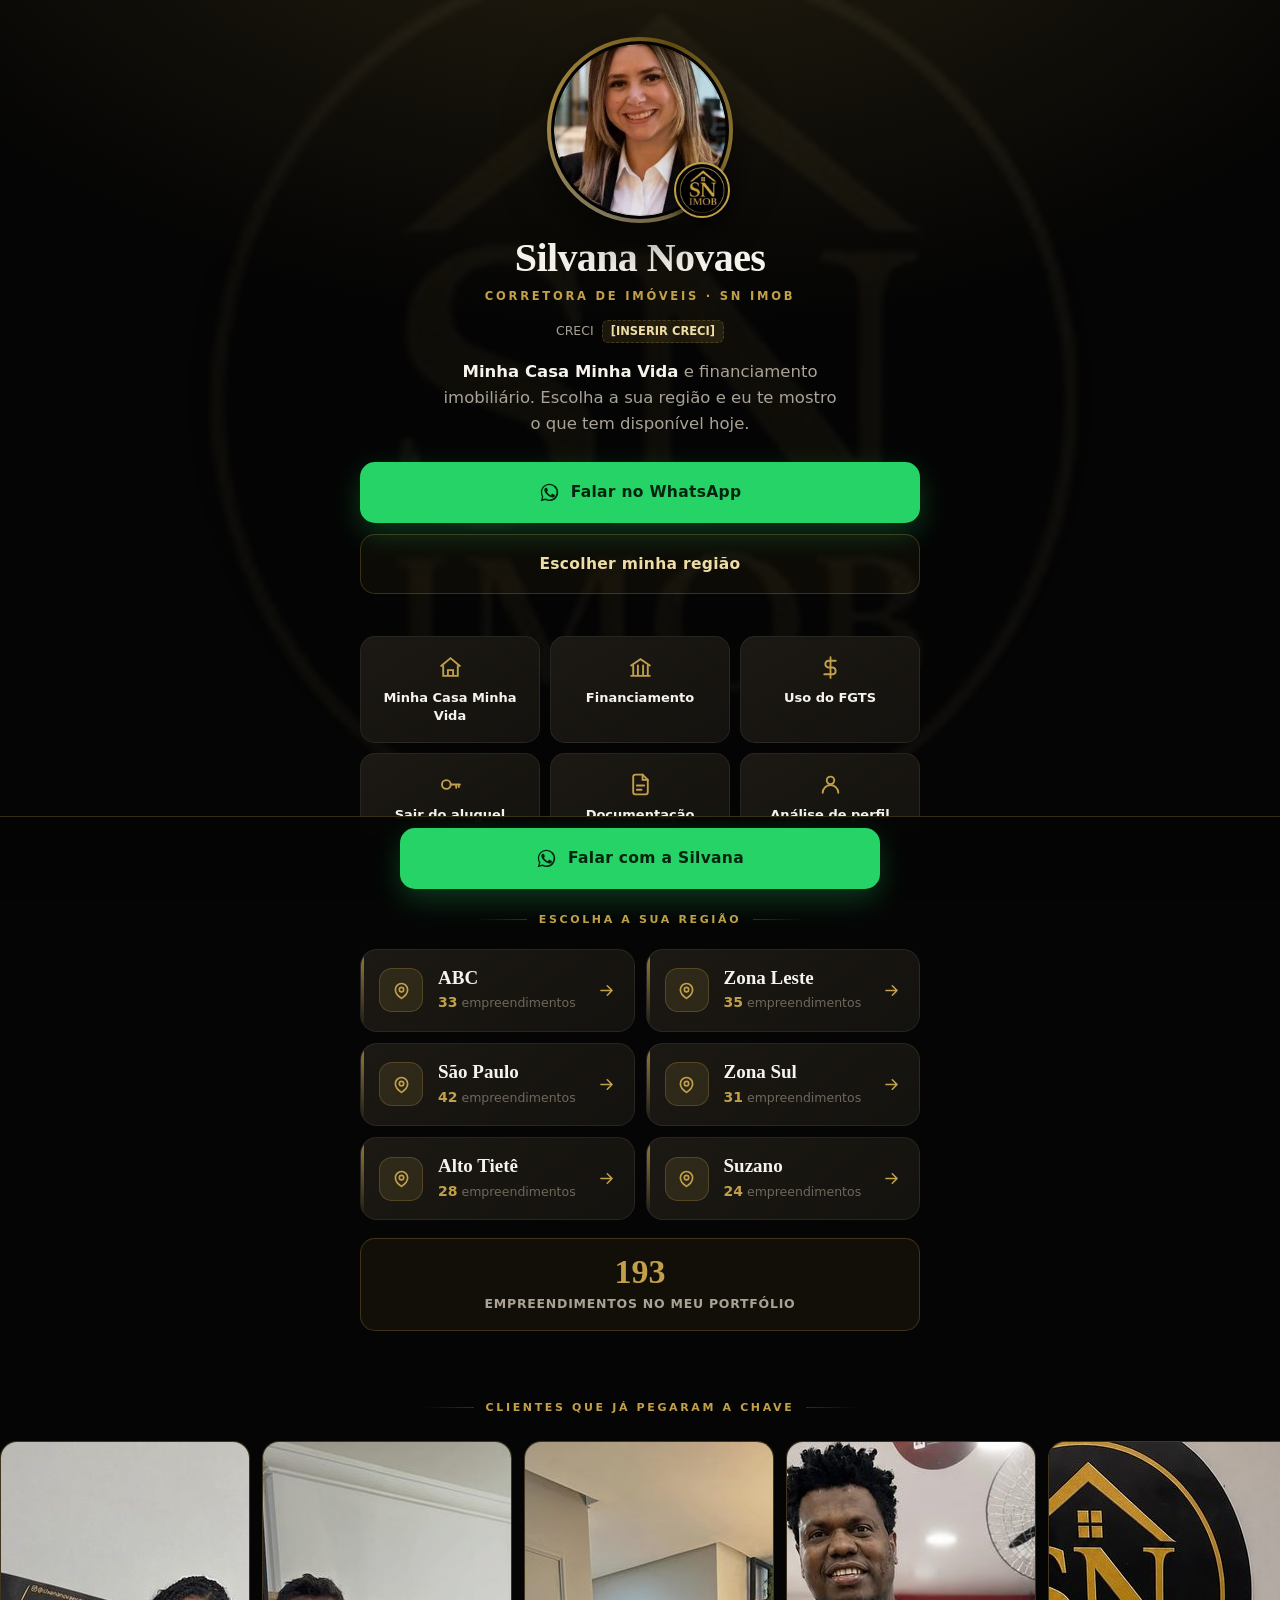
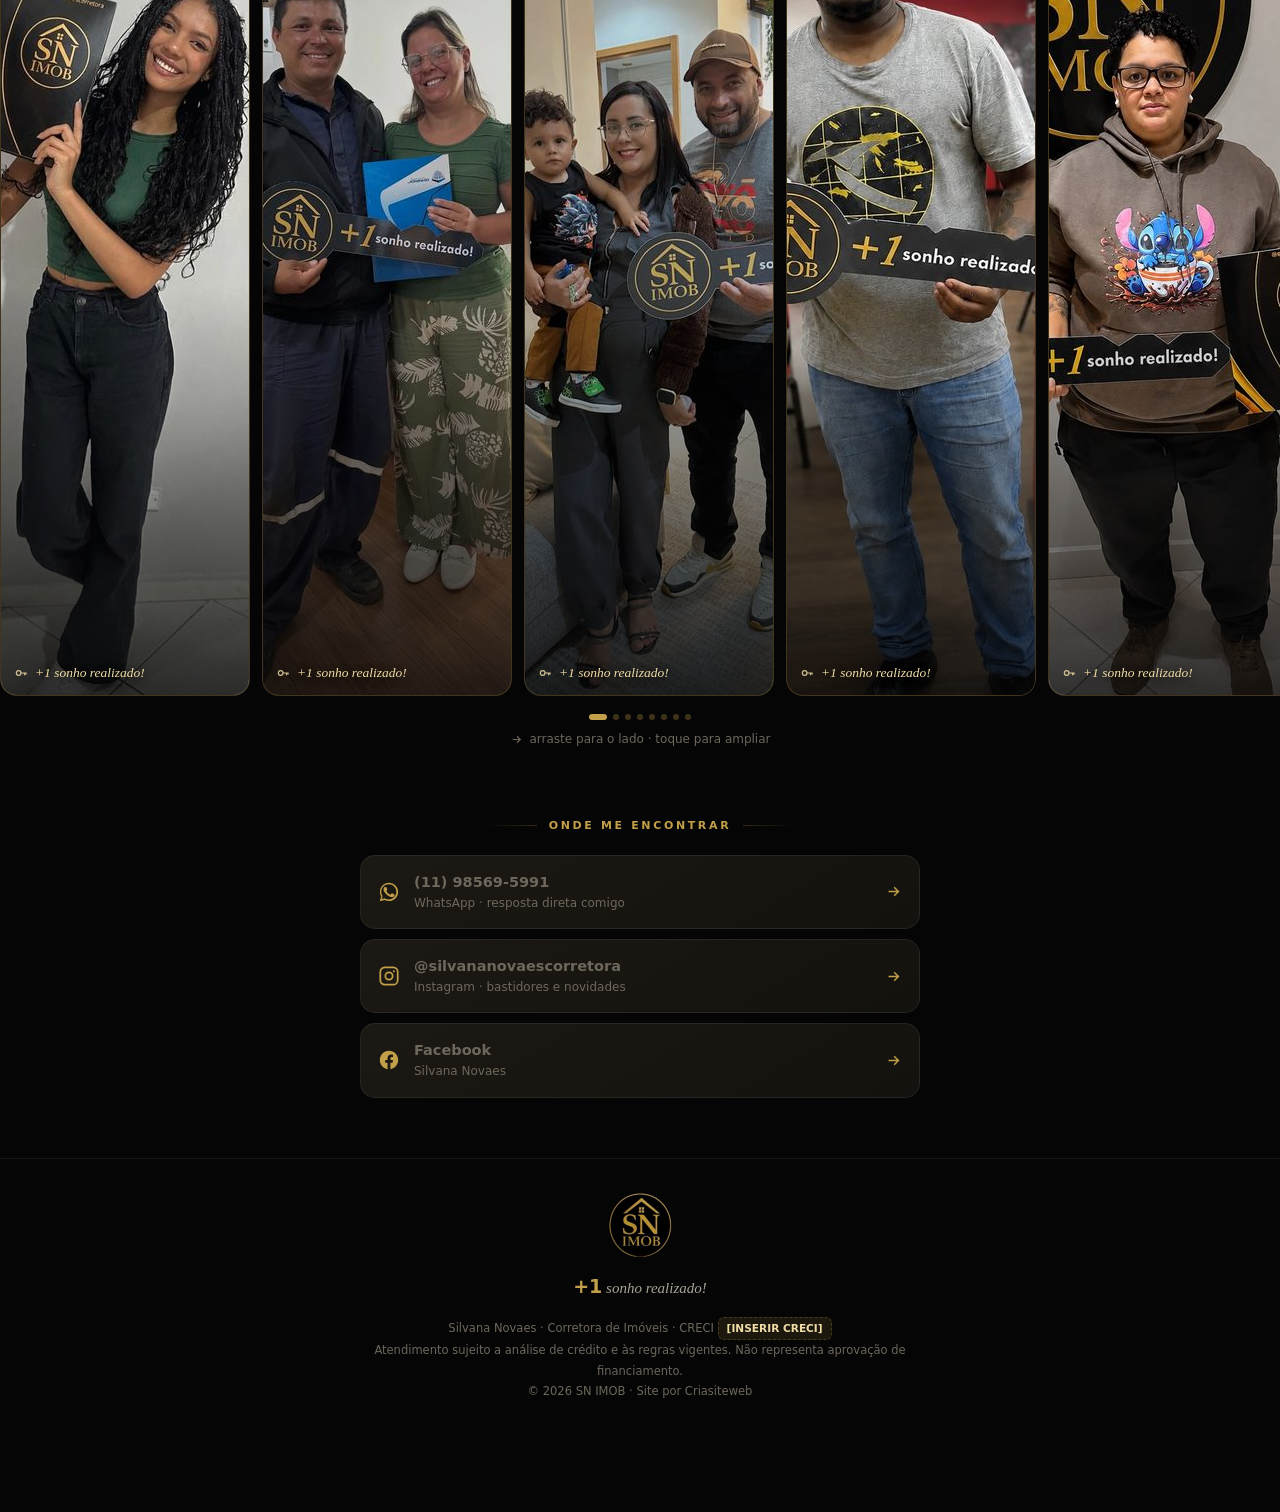
==== index.html @ 6d405a12 "publica index.html" ====
<!DOCTYPE html>
<html lang="pt-BR">
<head>
<script>document.documentElement.className+=" js";</script>
<meta charset="utf-8">
<meta name="viewport" content="width=device-width, initial-scale=1, viewport-fit=cover">
<title>Silvana Novaes | Corretora de Imóveis | SN IMOB</title>
<meta name="description" content="Silvana Novaes, corretora de imóveis. Minha Casa Minha Vida e financiamento imobiliário no ABC, Zona Leste, Zona Sul, São Paulo, Alto Tietê e Suzano.">
<meta name="theme-color" content="#050505">
<meta property="og:type" content="profile">
<meta property="og:title" content="Silvana Novaes | Corretora de Imóveis">
<meta property="og:description" content="Minha Casa Minha Vida e financiamento imobiliário. Escolha a sua região e fale comigo.">
<meta property="og:image" content="assets/img/perfil.png">
<link rel="icon" type="image/png" href="assets/img/favicon.png">
<link rel="apple-touch-icon" href="assets/img/favicon.png">
<style>
/* =====================================================================
   BIOSITE — Silvana Novaes / SN IMOB
   Paleta lida do logo dela: dourado #C2A049 sobre preto #030101.
   ===================================================================== */
:root{
  --preto:#050505; --preto-2:#0C0B09; --carvao:#14120E; --carvao-2:#1C1914;
  --ouro:#C2A049; --ouro-claro:#EFDCA6; --ouro-escuro:#8A6D1F;
  --ouro-veu:rgba(194,160,73,.12); --ouro-linha:rgba(194,160,73,.26);
  --branco:#F6F3EC; --cinza:#A9A296; --cinza-2:#6E675C;
  --wpp:#25D366; --wpp-2:#1BA851;
  --display:Georgia,"Iowan Old Style","Times New Roman",serif;
  --sans:system-ui,-apple-system,BlinkMacSystemFont,"Segoe UI",Roboto,"Helvetica Neue",Arial,sans-serif;
}
*,*::before,*::after{box-sizing:border-box;margin:0;padding:0}
html{-webkit-text-size-adjust:100%;scroll-behavior:smooth}
body{
  font-family:var(--sans);background:var(--preto);color:var(--branco);
  line-height:1.6;font-size:16px;overflow-x:hidden;-webkit-font-smoothing:antialiased;
  padding-bottom:calc(84px + env(safe-area-inset-bottom));
}
img{max-width:100%;display:block}
a{color:inherit;text-decoration:none}
button{font:inherit;color:inherit;background:none;border:0;cursor:pointer}
ul{list-style:none}
:focus-visible{outline:2px solid var(--ouro);outline-offset:3px;border-radius:6px}
::selection{background:var(--ouro);color:#120E04}

/* fundo: logo gigante em marca d'água + brilho dourado */
.fundo{position:fixed;inset:0;z-index:-1;overflow:hidden;pointer-events:none}
.fundo::before{
  content:"";position:absolute;left:50%;top:44%;transform:translate(-50%,-50%);
  width:min(150vw,900px);aspect-ratio:1;
  background:url("assets/img/logo.png") center/contain no-repeat;
  opacity:.055;filter:grayscale(.15);
}
.fundo::after{
  content:"";position:absolute;inset:-25% -30% auto -30%;height:70vh;
  background:radial-gradient(ellipse at 50% 0%,rgba(194,160,73,.20),transparent 62%);
}

.wrap{width:100%;max-width:520px;margin:0 auto;padding:0 20px}
.sec{padding:34px 0}

.titulo-sec{
  display:flex;align-items:center;justify-content:center;gap:12px;
  font-size:11px;letter-spacing:.24em;text-transform:uppercase;font-weight:700;
  color:var(--ouro);margin-bottom:20px;text-align:center;
}
.titulo-sec::before,.titulo-sec::after{content:"";height:1px;flex:1;max-width:52px;background:linear-gradient(90deg,transparent,var(--ouro-linha))}
.titulo-sec::after{background:linear-gradient(90deg,var(--ouro-linha),transparent)}

/* ---------- TOPO ---------- */
.topo{padding:44px 0 8px;text-align:center;position:relative}
.perfil-wrap{position:relative;width:172px;margin:0 auto 20px}
.perfil-wrap::before{
  content:"";position:absolute;inset:-7px;border-radius:50%;
  background:conic-gradient(from 200deg,var(--ouro-claro),var(--ouro),#6B5214,var(--ouro),var(--ouro-claro));
  animation:girar 14s linear infinite;
}
@keyframes girar{to{transform:rotate(360deg)}}
.perfil-wrap::after{content:"";position:absolute;inset:-3px;border-radius:50%;background:var(--preto)}
.perfil{position:relative;z-index:2;width:172px;height:172px;border-radius:50%;box-shadow:0 20px 50px rgba(0,0,0,.7)}
.selo{
  position:absolute;z-index:3;right:-4px;bottom:-2px;width:56px;height:56px;border-radius:50%;
  background:var(--preto);border:2px solid var(--ouro);padding:3px;box-shadow:0 8px 20px rgba(0,0,0,.7);
}

h1{font-family:var(--display);font-size:clamp(30px,8.6vw,40px);font-weight:700;letter-spacing:-.015em;line-height:1.1;margin-bottom:7px}
.cargo{font-size:11.5px;letter-spacing:.24em;text-transform:uppercase;font-weight:700;color:var(--ouro);margin-bottom:12px}
.creci{display:inline-flex;align-items:center;gap:8px;font-size:12.5px;color:var(--cinza);margin-bottom:16px}
.pendente{
  display:inline-block;color:var(--ouro-claro);background:var(--ouro-veu);
  border:1px dashed var(--ouro-linha);border-radius:6px;padding:1px 8px;font-weight:700;font-size:.92em;
}
.frase{font-size:16.5px;color:var(--cinza);max-width:400px;margin:0 auto 24px}
.frase b{color:var(--branco);font-weight:600}

/* ---------- BOTÕES ---------- */
.btn{
  display:flex;align-items:center;justify-content:center;gap:11px;width:100%;
  padding:17px 22px;border-radius:15px;font-size:15.5px;font-weight:700;
  letter-spacing:.02em;transition:transform .16s,box-shadow .22s,background .22s,border-color .22s;
  border:1.5px solid transparent;
}
.btn:active{transform:scale(.978)}
.btn svg{width:21px;height:21px;flex:none}
.btn-wpp{background:var(--wpp);color:#05240F;box-shadow:0 10px 30px rgba(37,211,102,.26)}
.btn-wpp:hover{background:var(--wpp-2)}
.btn-ouro{background:linear-gradient(135deg,var(--ouro-claro),var(--ouro) 58%,#9A7A28);color:#1E1704;box-shadow:0 10px 28px rgba(194,160,73,.26)}
.btn-linha{border-color:var(--ouro-linha);color:var(--ouro-claro);background:rgba(194,160,73,.05)}
.btn-linha:hover{background:rgba(194,160,73,.13);border-color:var(--ouro)}
.btns{display:flex;flex-direction:column;gap:11px}

/* ---------- REGIÕES ---------- */
.regioes{display:grid;gap:11px}
.regiao{
  position:relative;display:flex;align-items:center;gap:15px;width:100%;text-align:left;
  padding:17px 18px;border-radius:17px;overflow:hidden;
  background:linear-gradient(145deg,var(--carvao-2),var(--carvao));
  border:1.5px solid rgba(255,255,255,.07);
  transition:border-color .22s,transform .18s,box-shadow .22s;
}
.regiao::before{
  content:"";position:absolute;left:0;top:0;bottom:0;width:3px;
  background:linear-gradient(180deg,var(--ouro),transparent);opacity:.75;
}
.regiao:hover{border-color:var(--ouro-linha);transform:translateY(-2px);box-shadow:0 12px 30px rgba(0,0,0,.45)}
.regiao[aria-pressed="true"]{
  border-color:var(--ouro);background:linear-gradient(145deg,rgba(194,160,73,.17),rgba(194,160,73,.05));
  box-shadow:0 0 0 3px rgba(194,160,73,.14);
}
.regiao-ico{
  width:44px;height:44px;border-radius:13px;flex:none;display:flex;align-items:center;justify-content:center;
  background:var(--ouro-veu);border:1px solid var(--ouro-linha);transition:.22s;
}
.regiao-ico svg{width:21px;height:21px;color:var(--ouro)}
.regiao[aria-pressed="true"] .regiao-ico{background:var(--ouro);border-color:var(--ouro)}
.regiao[aria-pressed="true"] .regiao-ico svg{color:#1A1404}
.regiao-txt{flex:1;min-width:0}
.regiao-nome{display:block;font-family:var(--display);font-size:19px;font-weight:700;line-height:1.2}
.regiao-qtd{display:block;font-size:12.5px;color:var(--cinza-2);margin-top:2px}
.regiao-qtd b{color:var(--ouro);font-weight:800;font-size:14px}
.regiao-seta{width:19px;height:19px;color:var(--ouro);flex:none;transition:transform .22s}
.regiao:hover .regiao-seta{transform:translateX(3px)}

.painel-regiao{
  display:grid;grid-template-rows:0fr;transition:grid-template-rows .34s cubic-bezier(.22,1,.36,1);
}
.painel-regiao > div{overflow:hidden}
.regiao-bloco.aberto .painel-regiao{grid-template-rows:1fr}
.painel-inner{padding:13px 4px 4px}
.painel-inner p{font-size:14px;color:var(--cinza);margin-bottom:12px}
.painel-inner p b{color:var(--ouro-claro)}

.contador-geral{
  text-align:center;margin-top:18px;padding:16px;border-radius:15px;
  background:rgba(194,160,73,.07);border:1px solid var(--ouro-linha);
}
.contador-geral .num{font-family:var(--display);font-size:34px;font-weight:700;color:var(--ouro);line-height:1}
.contador-geral .txt{font-size:12.5px;color:var(--cinza);letter-spacing:.06em;text-transform:uppercase;font-weight:600;margin-top:5px}

/* ---------- SERVIÇOS ---------- */
.servicos{display:grid;grid-template-columns:1fr 1fr;gap:10px}
.servico{
  display:flex;flex-direction:column;align-items:center;gap:9px;text-align:center;
  padding:18px 13px;border-radius:15px;
  background:linear-gradient(150deg,var(--carvao-2),var(--carvao));
  border:1px solid rgba(255,255,255,.07);transition:border-color .22s,transform .18s;
}
.servico:hover{border-color:var(--ouro-linha);transform:translateY(-2px)}
.servico svg{width:25px;height:25px;color:var(--ouro)}
.servico span{font-size:13px;font-weight:600;line-height:1.35}

/* ---------- GALERIA DE CLIENTES ---------- */
.galeria{
  display:flex;gap:12px;overflow-x:auto;scroll-snap-type:x mandatory;
  padding:4px 20px 14px;margin:0 -20px;scrollbar-width:none;-webkit-overflow-scrolling:touch;
}
.galeria::-webkit-scrollbar{display:none}
.gal{
  position:relative;flex:0 0 68%;max-width:250px;scroll-snap-align:center;
  border-radius:17px;overflow:hidden;border:1px solid var(--ouro-linha);
  background:var(--carvao);cursor:zoom-in;transition:transform .22s,border-color .22s;
}
.gal:hover{transform:translateY(-3px);border-color:var(--ouro)}
.gal img{width:100%;aspect-ratio:3/4;object-fit:cover}
.gal::after{content:"";position:absolute;inset:0;background:linear-gradient(180deg,transparent 52%,rgba(5,5,5,.82));pointer-events:none}
.gal figcaption{
  position:absolute;z-index:2;left:13px;right:13px;bottom:11px;
  font-family:var(--display);font-style:italic;font-size:13.5px;color:var(--ouro-claro);
  text-shadow:0 2px 10px rgba(0,0,0,.9);display:flex;align-items:center;gap:7px;
}
.gal figcaption svg{width:14px;height:14px;flex:none;opacity:.85}
.pontos{display:flex;justify-content:center;gap:6px;margin-top:4px}
.ponto{width:6px;height:6px;border-radius:50%;background:rgba(194,160,73,.3);transition:.25s}
.ponto.on{background:var(--ouro);width:18px;border-radius:99px}
.dica{display:flex;align-items:center;justify-content:center;gap:7px;font-size:12px;color:var(--cinza-2);margin-top:10px}
.dica svg{width:13px;height:13px}

/* ---------- LINKS SOCIAIS ---------- */
.social{display:grid;gap:10px}
.link-social{
  display:flex;align-items:center;gap:14px;padding:15px 17px;border-radius:15px;
  width:100%;text-align:left;
  background:linear-gradient(150deg,var(--carvao-2),var(--carvao));
  border:1px solid rgba(255,255,255,.07);transition:.22s;
}
.link-social:hover{border-color:var(--ouro-linha);background:rgba(194,160,73,.08);transform:translateY(-2px)}
.link-social > svg{width:22px;height:22px;color:var(--ouro);flex:none}
.link-social b{display:block;font-size:14.5px}
.link-social span{display:block;font-size:12px;color:var(--cinza-2)}
.link-social .seta{width:17px;height:17px;color:var(--ouro);margin-left:auto;flex:none}

/* ---------- RODAPÉ ---------- */
.rodape{text-align:center;padding:34px 0 26px;border-top:1px solid rgba(255,255,255,.07);margin-top:26px}
.rodape img{width:64px;margin:0 auto 14px;opacity:.9}
.rodape .assinatura{font-family:var(--display);font-style:italic;font-size:15px;color:var(--cinza);margin-bottom:16px}
.rodape .assinatura b{font-family:var(--sans);font-style:normal;color:var(--ouro);font-size:19px;font-weight:800}
.rodape small{display:block;font-size:11.5px;color:var(--cinza-2);line-height:1.8}

/* ---------- BARRA FIXA ---------- */
.barra{
  position:fixed;left:0;right:0;bottom:0;z-index:90;
  background:rgba(5,5,5,.93);backdrop-filter:blur(16px);-webkit-backdrop-filter:blur(16px);
  border-top:1px solid var(--ouro-linha);
  padding:11px 16px calc(11px + env(safe-area-inset-bottom));
}
.barra .btn{max-width:480px;margin:0 auto}
.pulsa{position:relative}
.pulsa::after{content:"";position:absolute;inset:0;border-radius:15px;animation:pulso 2.8s infinite}
@keyframes pulso{
  0%{box-shadow:0 0 0 0 rgba(37,211,102,.5)}
  70%{box-shadow:0 0 0 15px rgba(37,211,102,0)}
  100%{box-shadow:0 0 0 0 rgba(37,211,102,0)}
}

/* ---------- LIGHTBOX ---------- */
.lb{position:fixed;inset:0;z-index:140;display:none;background:rgba(3,3,3,.96)}
.lb.aberto{display:flex;align-items:center;justify-content:center}
.lb img{max-width:92vw;max-height:78vh;object-fit:contain;border-radius:10px}
.lb-btn{position:absolute;width:50px;height:50px;border-radius:50%;background:rgba(255,255,255,.12);color:#fff;display:flex;align-items:center;justify-content:center;transition:background .2s}
.lb-btn:hover{background:rgba(255,255,255,.25)}
.lb-btn svg{width:22px;height:22px}
.lb-ant{left:12px;top:50%;transform:translateY(-50%)}
.lb-prox{right:12px;top:50%;transform:translateY(-50%)}
.lb-x{top:14px;right:14px}
.lb-num{position:absolute;bottom:22px;left:50%;transform:translateX(-50%);color:var(--ouro-claro);font-size:13px;background:rgba(194,160,73,.12);border:1px solid var(--ouro-linha);padding:7px 16px;border-radius:99px}

/* ---------- REVELAÇÃO ---------- */
.rv{transition:opacity .6s ease,transform .6s cubic-bezier(.22,1,.36,1)}
html.js .rv{opacity:0;transform:translateY(18px)}
html.js .rv.on{opacity:1;transform:none}

@media (min-width:560px){
  .servicos{grid-template-columns:repeat(3,1fr)}
  .regioes{grid-template-columns:1fr 1fr}
  .regiao-bloco{grid-column:span 1}
  .gal{flex:0 0 46%}
}
@media (min-width:900px){
  .wrap{max-width:600px}
  .gal{flex:0 0 32%}
}
@media (prefers-reduced-motion:reduce){
  *{animation:none!important;transition-duration:.01ms!important}
  html.js .rv{opacity:1;transform:none}
  html{scroll-behavior:auto}
}
</style>
</head>
<body>

<div class="fundo" aria-hidden="true"></div>

<!-- ============ TOPO ============ -->
<header class="topo">
  <div class="wrap">
    <div class="perfil-wrap">
      <img class="perfil" src="assets/img/perfil.png" alt="Silvana Novaes, corretora de imóveis" width="172" height="172" fetchpriority="high">
      <img class="selo" src="assets/img/logo.png" alt="SN IMOB" width="56" height="56">
    </div>

    <h1>Silvana Novaes</h1>
    <p class="cargo">Corretora de Imóveis · SN IMOB</p>
    <p class="creci">CRECI <span class="pendente" id="creci">[INSERIR CRECI]</span></p>

    <p class="frase">
      <b>Minha Casa Minha Vida</b> e financiamento imobiliário.
      Escolha a sua região e eu te mostro o que tem disponível hoje.
    </p>

    <div class="btns">
      <button class="btn btn-wpp pulsa" data-wpp="geral">
        <svg viewBox="0 0 24 24" fill="currentColor" aria-hidden="true"><path d="M17.47 14.38c-.3-.15-1.75-.86-2.02-.96-.27-.1-.47-.15-.67.15-.2.3-.77.96-.94 1.16-.17.2-.35.22-.64.07-.3-.15-1.25-.46-2.38-1.47-.88-.78-1.47-1.75-1.64-2.05-.17-.3-.02-.46.13-.6.13-.13.3-.35.45-.52.15-.17.2-.3.3-.5.1-.2.05-.37-.02-.52-.08-.15-.67-1.6-.92-2.2-.24-.58-.49-.5-.67-.5h-.57c-.2 0-.52.07-.79.37-.27.3-1.04 1.01-1.04 2.47s1.06 2.86 1.21 3.06c.15.2 2.1 3.2 5.08 4.49.71.3 1.26.49 1.69.63.71.22 1.36.19 1.87.12.57-.09 1.75-.72 2-1.41.25-.69.25-1.28.17-1.41-.07-.13-.27-.2-.57-.35M12.04 2C6.58 2 2.13 6.45 2.13 11.91c0 1.75.46 3.45 1.32 4.95L2 22l5.25-1.38c1.45.79 3.08 1.21 4.79 1.21h.01c5.46 0 9.9-4.45 9.9-9.91 0-2.65-1.03-5.14-2.9-7.01A9.82 9.82 0 0 0 12.04 2m0 18.15h-.01c-1.53 0-3.03-.41-4.34-1.19l-.31-.18-3.23.85.86-3.15-.2-.32a8.19 8.19 0 0 1-1.26-4.36c0-4.54 3.7-8.23 8.25-8.23 2.2 0 4.27.86 5.83 2.42a8.18 8.18 0 0 1 2.41 5.82c0 4.54-3.7 8.24-8.2 8.24"/></svg>
        Falar no WhatsApp
      </button>
      <a class="btn btn-linha" href="#regioes">Escolher minha região</a>
    </div>
  </div>
</header>

<!-- ============ SERVIÇOS ============ -->
<section class="sec">
  <div class="wrap">
    <div class="servicos rv" id="servicos"></div>
  </div>
</section>

<!-- ============ REGIÕES ============ -->
<section class="sec" id="regioes">
  <div class="wrap">
    <p class="titulo-sec">Escolha a sua região</p>
    <div class="regioes" id="lista-regioes"></div>
    <div class="contador-geral rv">
      <p class="num" id="total-geral">0</p>
      <p class="txt">empreendimentos no meu portfólio</p>
    </div>
  </div>
</section>

<!-- ============ CLIENTES ============ -->
<section class="sec">
  <div class="wrap">
    <p class="titulo-sec">Clientes que já pegaram a chave</p>
  </div>
  <div class="galeria" id="galeria"></div>
  <div class="wrap">
    <div class="pontos" id="pontos"></div>
    <p class="dica">
      <svg viewBox="0 0 24 24" fill="none" stroke="currentColor" stroke-width="2" aria-hidden="true"><path d="M5 12h14M13 6l6 6-6 6"/></svg>
      arraste para o lado · toque para ampliar
    </p>
  </div>
</section>

<!-- ============ SOCIAL ============ -->
<section class="sec">
  <div class="wrap">
    <p class="titulo-sec">Onde me encontrar</p>
    <div class="social">
      <button class="link-social" data-wpp="geral">
        <svg viewBox="0 0 24 24" fill="currentColor" aria-hidden="true"><path d="M17.47 14.38c-.3-.15-1.75-.86-2.02-.96-.27-.1-.47-.15-.67.15-.2.3-.77.96-.94 1.16-.17.2-.35.22-.64.07-.3-.15-1.25-.46-2.38-1.47-.88-.78-1.47-1.75-1.64-2.05-.17-.3-.02-.46.13-.6.13-.13.3-.35.45-.52.15-.17.2-.3.3-.5.1-.2.05-.37-.02-.52-.08-.15-.67-1.6-.92-2.2-.24-.58-.49-.5-.67-.5h-.57c-.2 0-.52.07-.79.37-.27.3-1.04 1.01-1.04 2.47s1.06 2.86 1.21 3.06c.15.2 2.1 3.2 5.08 4.49.71.3 1.26.49 1.69.63.71.22 1.36.19 1.87.12.57-.09 1.75-.72 2-1.41.25-.69.25-1.28.17-1.41-.07-.13-.27-.2-.57-.35M12.04 2C6.58 2 2.13 6.45 2.13 11.91c0 1.75.46 3.45 1.32 4.95L2 22l5.25-1.38c1.45.79 3.08 1.21 4.79 1.21h.01c5.46 0 9.9-4.45 9.9-9.91 0-2.65-1.03-5.14-2.9-7.01A9.82 9.82 0 0 0 12.04 2m0 18.15h-.01c-1.53 0-3.03-.41-4.34-1.19l-.31-.18-3.23.85.86-3.15-.2-.32a8.19 8.19 0 0 1-1.26-4.36c0-4.54 3.7-8.23 8.25-8.23 2.2 0 4.27.86 5.83 2.42a8.18 8.18 0 0 1 2.41 5.82c0 4.54-3.7 8.24-8.2 8.24"/></svg>
        <span><b id="fone">(11) 98569-5991</b><span>WhatsApp · resposta direta comigo</span></span>
        <svg class="seta" viewBox="0 0 24 24" fill="none" stroke="currentColor" stroke-width="2" aria-hidden="true"><path d="M5 12h14M13 6l6 6-6 6"/></svg>
      </button>

      <a class="link-social" id="link-insta" href="#" target="_blank" rel="noopener">
        <svg viewBox="0 0 24 24" fill="none" stroke="currentColor" stroke-width="1.9" aria-hidden="true"><rect x="2.5" y="2.5" width="19" height="19" rx="5"/><circle cx="12" cy="12" r="4"/><circle cx="17.3" cy="6.7" r="1.1" fill="currentColor" stroke="none"/></svg>
        <span><b>@silvananovaescorretora</b><span>Instagram · bastidores e novidades</span></span>
        <svg class="seta" viewBox="0 0 24 24" fill="none" stroke="currentColor" stroke-width="2" aria-hidden="true"><path d="M5 12h14M13 6l6 6-6 6"/></svg>
      </a>

      <a class="link-social" id="link-face" href="#" target="_blank" rel="noopener">
        <svg viewBox="0 0 24 24" fill="currentColor" aria-hidden="true"><path d="M22 12.06C22 6.5 17.52 2 12 2S2 6.5 2 12.06c0 5.02 3.66 9.18 8.44 9.94v-7.03H7.9v-2.91h2.54V9.85c0-2.52 1.49-3.91 3.77-3.91 1.09 0 2.24.2 2.24.2v2.46h-1.26c-1.24 0-1.63.78-1.63 1.57v1.89h2.78l-.45 2.91h-2.33V22c4.78-.76 8.44-4.92 8.44-9.94z"/></svg>
        <span><b>Facebook</b><span>Silvana Novaes</span></span>
        <svg class="seta" viewBox="0 0 24 24" fill="none" stroke="currentColor" stroke-width="2" aria-hidden="true"><path d="M5 12h14M13 6l6 6-6 6"/></svg>
      </a>
    </div>
  </div>
</section>

<!-- ============ RODAPÉ ============ -->
<footer class="rodape">
  <div class="wrap">
    <img src="assets/img/logo.png" alt="SN IMOB" width="64" height="64" loading="lazy">
    <p class="assinatura"><b>+1</b> sonho realizado!</p>
    <small>
      Silvana Novaes · Corretora de Imóveis · CRECI <span class="pendente">[INSERIR CRECI]</span><br>
      Atendimento sujeito a análise de crédito e às regras vigentes. Não representa aprovação de financiamento.<br>
      © <span id="ano">2026</span> SN IMOB · Site por Criasiteweb
    </small>
  </div>
</footer>

<!-- ============ BARRA FIXA ============ -->
<div class="barra">
  <button class="btn btn-wpp" data-wpp="geral">
    <svg viewBox="0 0 24 24" fill="currentColor" aria-hidden="true"><path d="M17.47 14.38c-.3-.15-1.75-.86-2.02-.96-.27-.1-.47-.15-.67.15-.2.3-.77.96-.94 1.16-.17.2-.35.22-.64.07-.3-.15-1.25-.46-2.38-1.47-.88-.78-1.47-1.75-1.64-2.05-.17-.3-.02-.46.13-.6.13-.13.3-.35.45-.52.15-.17.2-.3.3-.5.1-.2.05-.37-.02-.52-.08-.15-.67-1.6-.92-2.2-.24-.58-.49-.5-.67-.5h-.57c-.2 0-.52.07-.79.37-.27.3-1.04 1.01-1.04 2.47s1.06 2.86 1.21 3.06c.15.2 2.1 3.2 5.08 4.49.71.3 1.26.49 1.69.63.71.22 1.36.19 1.87.12.57-.09 1.75-.72 2-1.41.25-.69.25-1.28.17-1.41-.07-.13-.27-.2-.57-.35M12.04 2C6.58 2 2.13 6.45 2.13 11.91c0 1.75.46 3.45 1.32 4.95L2 22l5.25-1.38c1.45.79 3.08 1.21 4.79 1.21h.01c5.46 0 9.9-4.45 9.9-9.91 0-2.65-1.03-5.14-2.9-7.01A9.82 9.82 0 0 0 12.04 2m0 18.15h-.01c-1.53 0-3.03-.41-4.34-1.19l-.31-.18-3.23.85.86-3.15-.2-.32a8.19 8.19 0 0 1-1.26-4.36c0-4.54 3.7-8.23 8.25-8.23 2.2 0 4.27.86 5.83 2.42a8.18 8.18 0 0 1 2.41 5.82c0 4.54-3.7 8.24-8.2 8.24"/></svg>
    Falar com a Silvana
  </button>
</div>

<!-- ============ LIGHTBOX ============ -->
<div class="lb" id="lb" role="dialog" aria-modal="true" aria-label="Foto ampliada">
  <button class="lb-btn lb-x" aria-label="Fechar"><svg viewBox="0 0 24 24" fill="none" stroke="currentColor" stroke-width="2.2" stroke-linecap="round" aria-hidden="true"><path d="M18 6 6 18M6 6l12 12"/></svg></button>
  <button class="lb-btn lb-ant" aria-label="Anterior"><svg viewBox="0 0 24 24" fill="none" stroke="currentColor" stroke-width="2.2" stroke-linecap="round" stroke-linejoin="round" aria-hidden="true"><path d="M15 6l-6 6 6 6"/></svg></button>
  <img id="lb-img" src="" alt="">
  <button class="lb-btn lb-prox" aria-label="Próxima"><svg viewBox="0 0 24 24" fill="none" stroke="currentColor" stroke-width="2.2" stroke-linecap="round" stroke-linejoin="round" aria-hidden="true"><path d="M9 6l6 6-6 6"/></svg></button>
  <p class="lb-num"></p>
</div>

<script>
/* =====================================================================
   AJUSTE AQUI — é o único lugar com dados
   ===================================================================== */
var DADOS = {
  whatsapp: '5511985695991',
  whatsappVisivel: '(11) 98569-5991',
  instagram: 'https://www.instagram.com/silvananovaescorretora/',
  facebook: 'https://www.facebook.com/share/1Dpp9tgstc/',
  creci: '[INSERIR CRECI]',

  /* Quantidade de empreendimentos por região.
     CONFIRMAR OS NÚMEROS COM A SILVANA antes de publicar. */
  regioes: [
    { nome: 'ABC',         qtd: 33 },
    { nome: 'Zona Leste',  qtd: 35 },
    { nome: 'São Paulo',   qtd: 42 },
    { nome: 'Zona Sul',    qtd: 31 },
    { nome: 'Alto Tietê',  qtd: 28 },
    { nome: 'Suzano',      qtd: 24 }
  ],

  servicos: [
    { ico: 'casa',  txt: 'Minha Casa Minha Vida' },
    { ico: 'banco', txt: 'Financiamento' },
    { ico: 'fgts',  txt: 'Uso do FGTS' },
    { ico: 'chave', txt: 'Sair do aluguel' },
    { ico: 'doc',   txt: 'Documentação' },
    { ico: 'user',  txt: 'Análise de perfil' }
  ],

  clientes: [1,2,3,4,5,6,7,8].map(function(n){ return 'assets/img/trabalho-' + n + '.jpg'; })
};

(function(){
  'use strict';
  var d=document;
  function $(s,c){return (c||d).querySelector(s);}
  function $$(s,c){return Array.prototype.slice.call((c||d).querySelectorAll(s));}
  function esc(t){return String(t==null?'':t).replace(/&/g,'&amp;').replace(/</g,'&lt;').replace(/>/g,'&gt;').replace(/"/g,'&quot;');}

  var ICO={
    casa:'<svg viewBox="0 0 24 24" fill="none" stroke="currentColor" stroke-width="1.8" aria-hidden="true"><path d="M3 10.5 12 3l9 7.5" stroke-linecap="round"/><path d="M5 9.8V20h14V9.8"/><path d="M9.5 20v-5.5h5V20"/></svg>',
    banco:'<svg viewBox="0 0 24 24" fill="none" stroke="currentColor" stroke-width="1.8" aria-hidden="true"><path d="M3 10 12 4l9 6" stroke-linecap="round"/><path d="M5 10v9M19 10v9M9.5 10v9M14.5 10v9M3 20h18" stroke-linecap="round"/></svg>',
    fgts:'<svg viewBox="0 0 24 24" fill="none" stroke="currentColor" stroke-width="1.8" stroke-linecap="round" aria-hidden="true"><path d="M12 2v20M17 5.5H9.8a3.3 3.3 0 0 0 0 6.5h4.4a3.3 3.3 0 0 1 0 6.5H6"/></svg>',
    chave:'<svg viewBox="0 0 24 24" fill="none" stroke="currentColor" stroke-width="1.8" aria-hidden="true"><circle cx="8" cy="12" r="4.2"/><path d="M12.2 12H21M17.5 12v3.2M20 12v2.4" stroke-linecap="round"/></svg>',
    doc:'<svg viewBox="0 0 24 24" fill="none" stroke="currentColor" stroke-width="1.8" aria-hidden="true"><path d="M14 2.5H7a2 2 0 0 0-2 2v15a2 2 0 0 0 2 2h10a2 2 0 0 0 2-2V7.5z"/><path d="M14 2.5v5h5M8.5 13h7M8.5 17h4.5" stroke-linecap="round"/></svg>',
    user:'<svg viewBox="0 0 24 24" fill="none" stroke="currentColor" stroke-width="1.8" aria-hidden="true"><circle cx="12" cy="8" r="3.6"/><path d="M4.5 20a7.5 7.5 0 0 1 15 0" stroke-linecap="round"/></svg>',
    local:'<svg viewBox="0 0 24 24" fill="none" stroke="currentColor" stroke-width="1.9" aria-hidden="true"><path d="M12 21s-7-4.7-7-10a7 7 0 1 1 14 0c0 5.3-7 10-7 10z"/><circle cx="12" cy="11" r="2.5"/></svg>',
    seta:'<svg viewBox="0 0 24 24" fill="none" stroke="currentColor" stroke-width="2" stroke-linecap="round" stroke-linejoin="round" aria-hidden="true"><path d="M5 12h14M13 6l6 6-6 6"/></svg>',
    chaveP:'<svg viewBox="0 0 24 24" fill="none" stroke="currentColor" stroke-width="2" aria-hidden="true"><circle cx="8" cy="12" r="4"/><path d="M12 12h9M18 12v3M20.5 12v2" stroke-linecap="round"/></svg>',
    wpp:'<svg viewBox="0 0 24 24" fill="currentColor" aria-hidden="true"><path d="M17.47 14.38c-.3-.15-1.75-.86-2.02-.96-.27-.1-.47-.15-.67.15-.2.3-.77.96-.94 1.16-.17.2-.35.22-.64.07-.3-.15-1.25-.46-2.38-1.47-.88-.78-1.47-1.75-1.64-2.05-.17-.3-.02-.46.13-.6.13-.13.3-.35.45-.52.15-.17.2-.3.3-.5.1-.2.05-.37-.02-.52-.08-.15-.67-1.6-.92-2.2-.24-.58-.49-.5-.67-.5h-.57c-.2 0-.52.07-.79.37-.27.3-1.04 1.01-1.04 2.47s1.06 2.86 1.21 3.06c.15.2 2.1 3.2 5.08 4.49.71.3 1.26.49 1.69.63.71.22 1.36.19 1.87.12.57-.09 1.75-.72 2-1.41.25-.69.25-1.28.17-1.41-.07-.13-.27-.2-.57-.35M12.04 2C6.58 2 2.13 6.45 2.13 11.91c0 1.75.46 3.45 1.32 4.95L2 22l5.25-1.38c1.45.79 3.08 1.21 4.79 1.21h.01c5.46 0 9.9-4.45 9.9-9.91 0-2.65-1.03-5.14-2.9-7.01A9.82 9.82 0 0 0 12.04 2"/></svg>'
  };

  /* ---------- WhatsApp: uma função só ---------- */
  function mensagem(contexto, dados){
    dados = dados || {};
    if (contexto === 'regiao') {
      return 'Olá, Silvana! Vim pelo seu site.\n\n' +
             'Região de interesse: ' + dados.regiao + '\n\n' +
             'Gostaria de conhecer os empreendimentos disponíveis nessa região.';
    }
    return 'Olá, Silvana! Vim pelo seu site e gostaria de conversar sobre a compra do meu imóvel.';
  }
  function abrirWpp(contexto, dados){
    window.open('https://wa.me/' + DADOS.whatsapp + '?text=' + encodeURIComponent(mensagem(contexto, dados)), '_blank', 'noopener');
  }

  /* ---------- contato ---------- */
  $('#fone').textContent = DADOS.whatsappVisivel;
  $('#link-insta').href = DADOS.instagram;
  $('#link-face').href = DADOS.facebook;
  $('#ano').textContent = new Date().getFullYear();
  $$('.pendente').forEach(function(n){ n.textContent = DADOS.creci; });

  /* ---------- serviços ---------- */
  $('#servicos').innerHTML = DADOS.servicos.map(function(s){
    return '<div class="servico">' + ICO[s.ico] + '<span>' + esc(s.txt) + '</span></div>';
  }).join('');

  /* ---------- regiões ---------- */
  $('#lista-regioes').innerHTML = DADOS.regioes.map(function(r, i){
    return '<div class="regiao-bloco rv">' +
      '<button class="regiao" aria-pressed="false" aria-expanded="false" data-regiao="' + esc(r.nome) + '">' +
        '<span class="regiao-ico">' + ICO.local + '</span>' +
        '<span class="regiao-txt">' +
          '<span class="regiao-nome">' + esc(r.nome) + '</span>' +
          '<span class="regiao-qtd"><b>' + r.qtd + '</b> empreendimentos</span>' +
        '</span>' +
        '<span class="regiao-seta">' + ICO.seta + '</span>' +
      '</button>' +
      '<div class="painel-regiao"><div><div class="painel-inner">' +
        '<p>Tenho <b>' + r.qtd + ' empreendimentos</b> em ' + esc(r.nome) + '. Me chama que eu te mando as opções que cabem no seu perfil.</p>' +
        '<button class="btn btn-ouro" data-wpp="regiao" data-regiao="' + esc(r.nome) + '">Ver opções em ' + esc(r.nome) + '</button>' +
      '</div></div></div>' +
    '</div>';
  }).join('');

  /* total que soma sozinho — nunca fica desencontrado dos números acima */
  var total = DADOS.regioes.reduce(function(a, r){ return a + r.qtd; }, 0);
  var alvo = $('#total-geral'), atual = 0;
  var passo = Math.max(1, Math.round(total / 45));
  var timer = setInterval(function(){
    atual += passo;
    if (atual >= total) { atual = total; clearInterval(timer); }
    alvo.textContent = atual;
  }, 26);

  /* abre/fecha a região (acordeão de um só aberto por vez) */
  $('#lista-regioes').addEventListener('click', function(ev){
    var b = ev.target.closest('.regiao');
    if (!b) return;
    var bloco = b.closest('.regiao-bloco');
    var abrindo = !bloco.classList.contains('aberto');
    $$('.regiao-bloco').forEach(function(x){
      x.classList.remove('aberto');
      $('.regiao', x).setAttribute('aria-pressed','false');
      $('.regiao', x).setAttribute('aria-expanded','false');
    });
    if (abrindo){
      bloco.classList.add('aberto');
      b.setAttribute('aria-pressed','true');
      b.setAttribute('aria-expanded','true');
    }
  });

  /* ---------- galeria de clientes ---------- */
  $('#galeria').innerHTML = DADOS.clientes.map(function(src, i){
    return '<figure class="gal" data-i="' + i + '" tabindex="0" role="button" aria-label="Ampliar foto ' + (i+1) + '">' +
      '<img src="' + src + '" alt="Cliente da Silvana recebendo as chaves" loading="lazy" width="640" height="853">' +
      '<figcaption>' + ICO.chaveP + '+1 sonho realizado!</figcaption>' +
    '</figure>';
  }).join('');

  $('#pontos').innerHTML = DADOS.clientes.map(function(_, i){
    return '<span class="ponto' + (i===0?' on':'') + '"></span>';
  }).join('');

  var galeria = $('#galeria');
  galeria.addEventListener('scroll', function(){
    var item = galeria.querySelector('.gal');
    if (!item) return;
    var larg = item.offsetWidth + 12;
    var i = Math.round(galeria.scrollLeft / larg);
    $$('.ponto').forEach(function(p, k){ p.classList.toggle('on', k === i); });
  }, { passive: true });

  /* ---------- lightbox ---------- */
  var lb = $('#lb'), lbImg = $('#lb-img'), lbNum = $('.lb-num'), idx = 0;
  function mostrar(){
    lbImg.src = DADOS.clientes[idx];
    lbImg.alt = 'Cliente da Silvana recebendo as chaves — foto ' + (idx+1) + ' de ' + DADOS.clientes.length;
    lbNum.textContent = (idx+1) + ' / ' + DADOS.clientes.length;
  }
  function abrirLb(i){ idx = i; mostrar(); lb.classList.add('aberto'); d.body.style.overflow='hidden'; $('.lb-x').focus(); }
  function fecharLb(){ lb.classList.remove('aberto'); d.body.style.overflow=''; }
  function mover(p){ idx = (idx + p + DADOS.clientes.length) % DADOS.clientes.length; mostrar(); }

  galeria.addEventListener('click', function(ev){
    var f = ev.target.closest('.gal'); if (f) abrirLb(parseInt(f.dataset.i,10));
  });
  galeria.addEventListener('keydown', function(ev){
    if (ev.key !== 'Enter' && ev.key !== ' ') return;
    var f = ev.target.closest('.gal'); if (f){ ev.preventDefault(); abrirLb(parseInt(f.dataset.i,10)); }
  });
  $('.lb-x').addEventListener('click', fecharLb);
  $('.lb-ant').addEventListener('click', function(){ mover(-1); });
  $('.lb-prox').addEventListener('click', function(){ mover(1); });
  lb.addEventListener('click', function(e){ if (e.target === lb) fecharLb(); });
  d.addEventListener('keydown', function(e){
    if (!lb.classList.contains('aberto')) return;
    if (e.key === 'Escape') fecharLb();
    if (e.key === 'ArrowLeft') mover(-1);
    if (e.key === 'ArrowRight') mover(1);
  });
  var x0 = null;
  lb.addEventListener('touchstart', function(e){ x0 = e.changedTouches[0].clientX; }, { passive:true });
  lb.addEventListener('touchend', function(e){
    if (x0 === null) return;
    var dx = e.changedTouches[0].clientX - x0;
    if (Math.abs(dx) > 45) mover(dx < 0 ? 1 : -1);
    x0 = null;
  }, { passive:true });

  /* ---------- todos os botões de WhatsApp ---------- */
  d.addEventListener('click', function(ev){
    var b = ev.target.closest('[data-wpp]');
    if (!b) return;
    ev.preventDefault();
    abrirWpp(b.dataset.wpp, { regiao: b.dataset.regiao });
  });

  /* ---------- revelação ---------- */
  var alvos = $$('.rv');
  if ('IntersectionObserver' in window){
    var io = new IntersectionObserver(function(ents){
      ents.forEach(function(e){ if (e.isIntersecting){ e.target.classList.add('on'); io.unobserve(e.target); } });
    }, { threshold: 0.1 });
    alvos.forEach(function(a, i){ a.style.transitionDelay = (i % 4) * 70 + 'ms'; io.observe(a); });
    setTimeout(function(){ alvos.forEach(function(a){ a.classList.add('on'); }); }, 2500);
  } else {
    alvos.forEach(function(a){ a.classList.add('on'); });
  }
})();
</script>
</body>
</html>
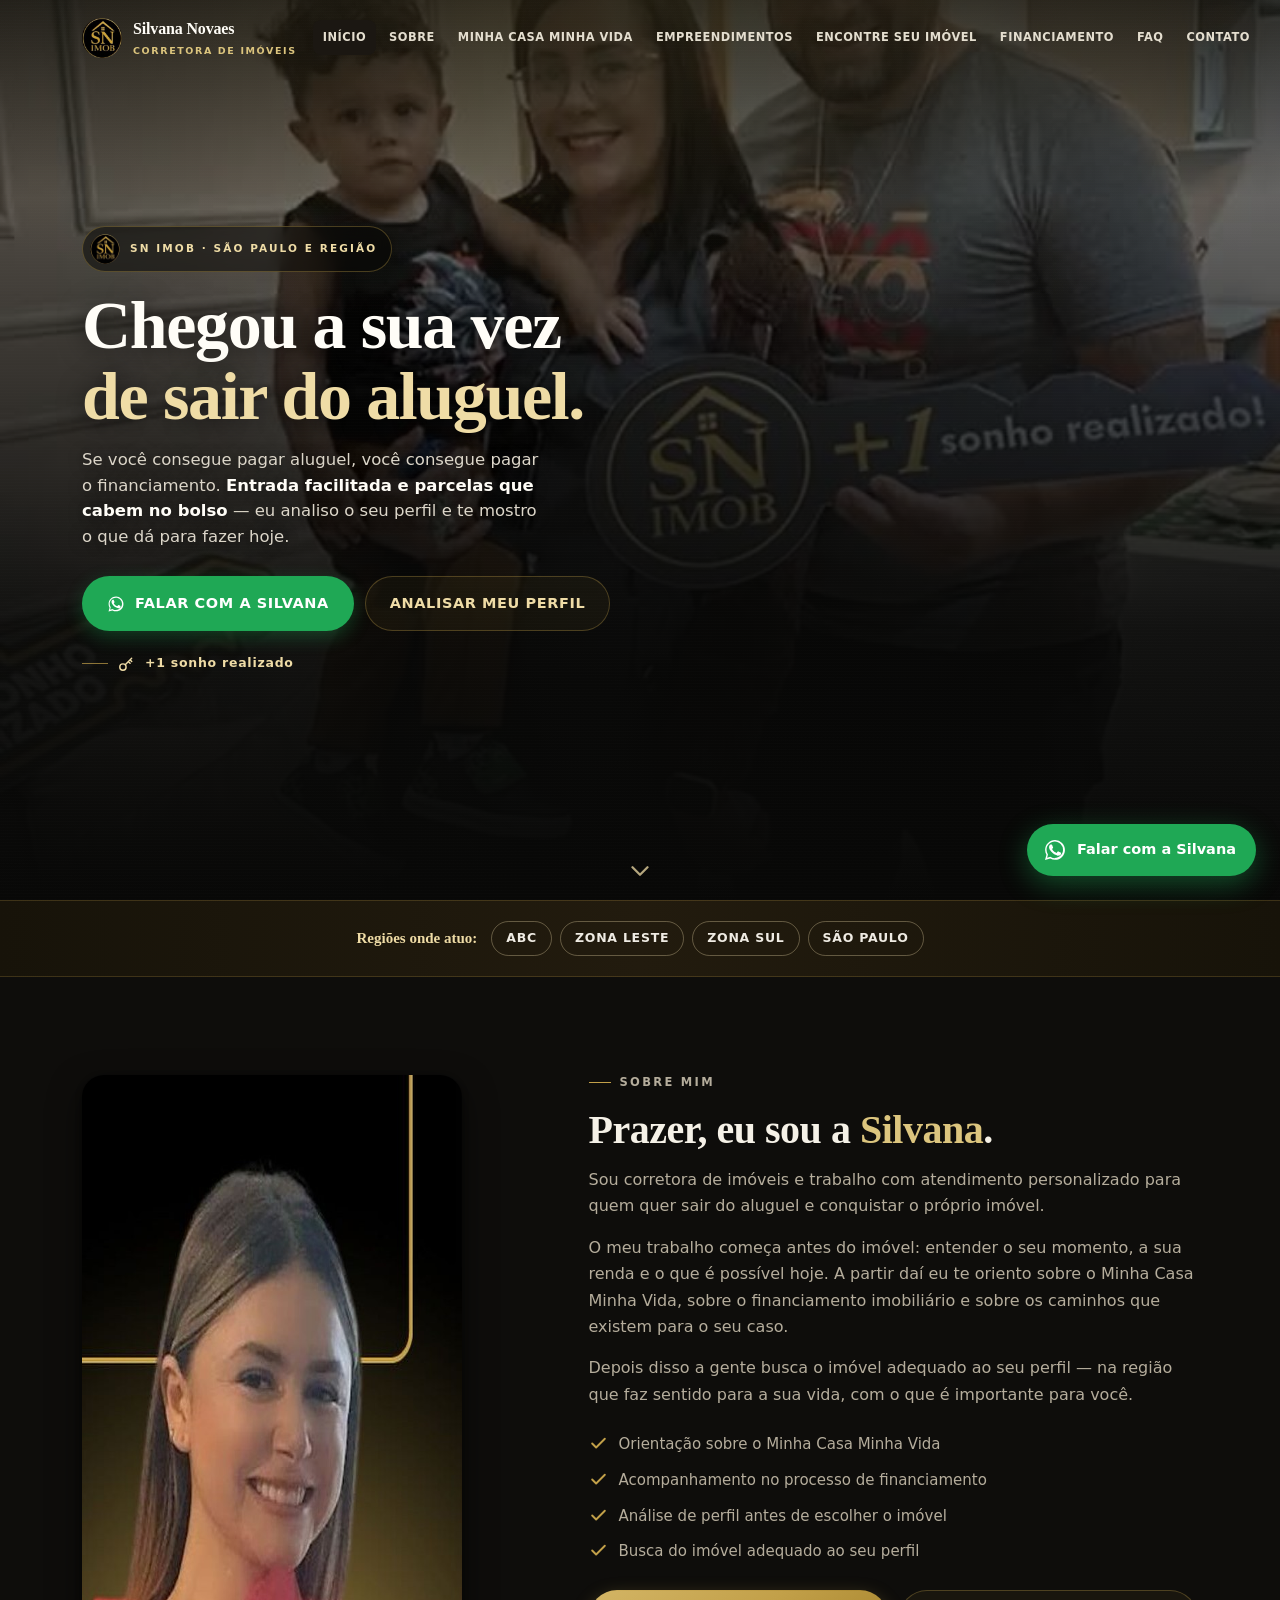
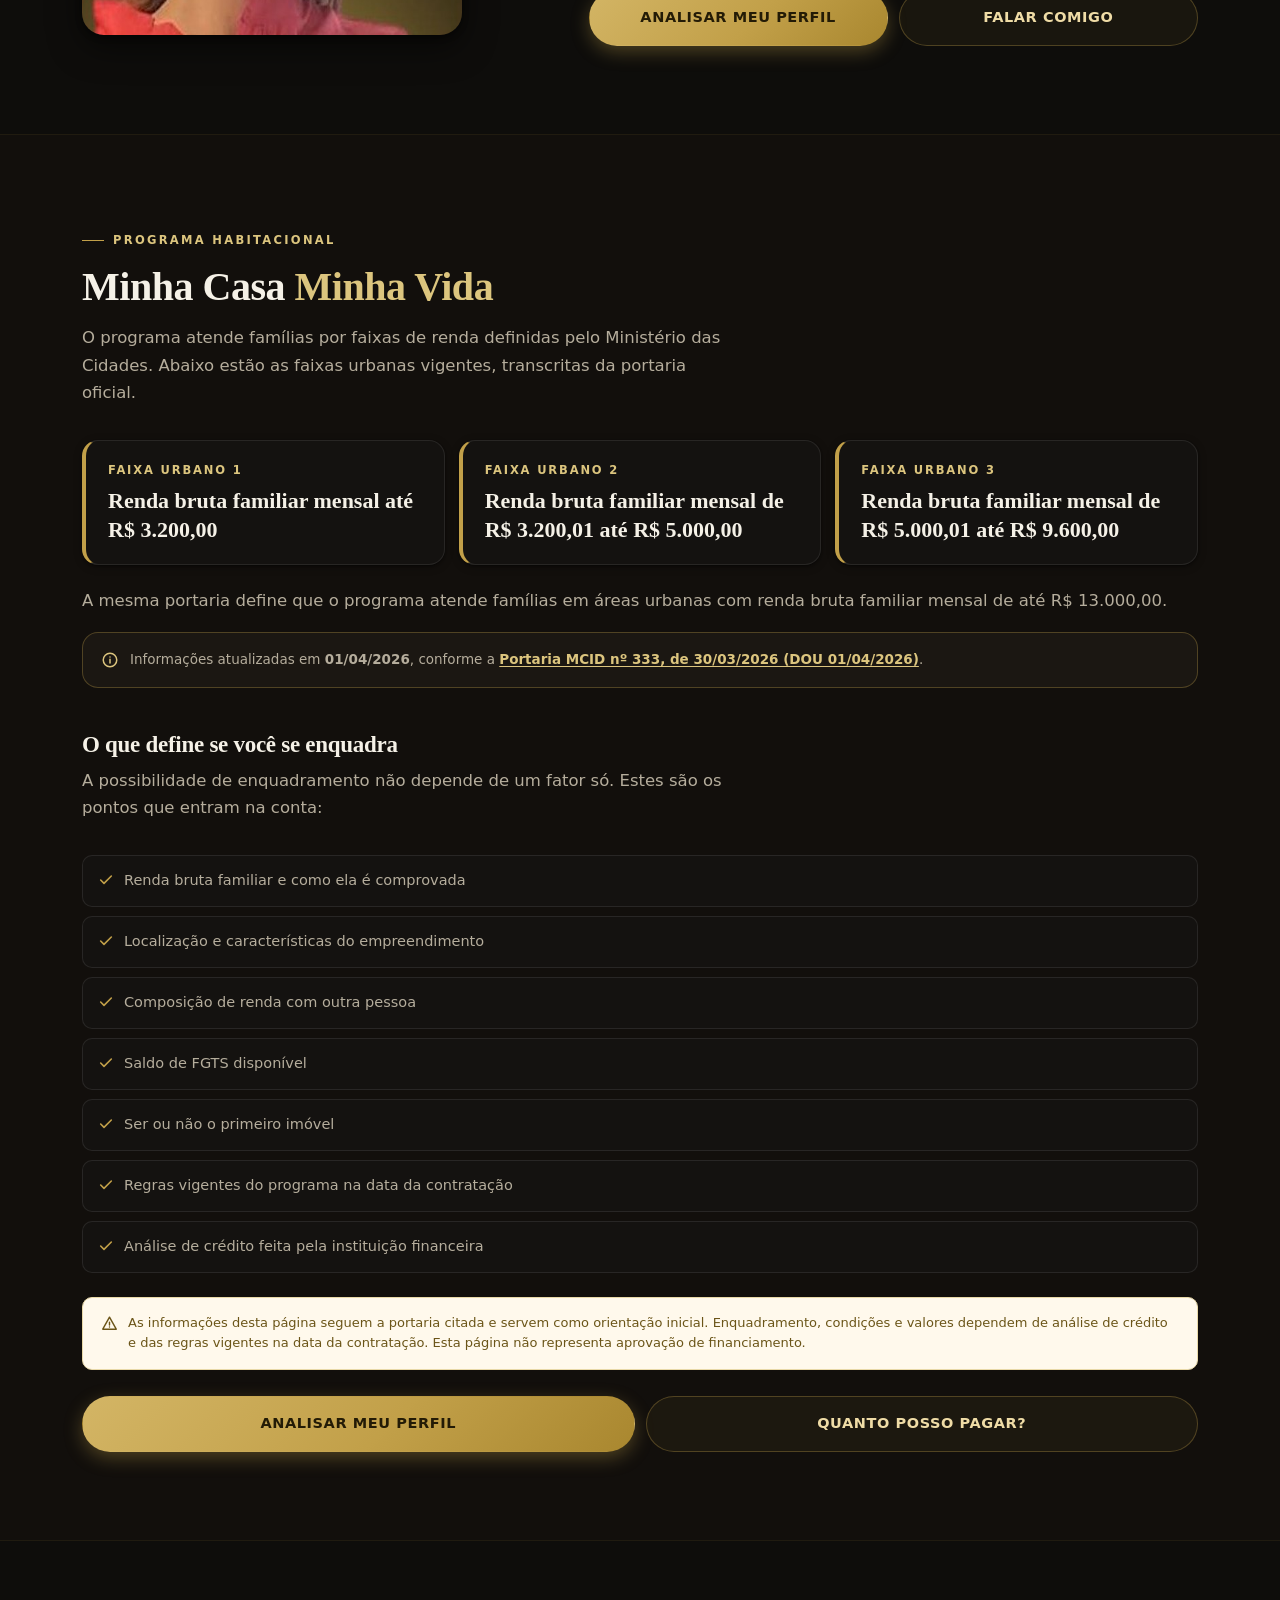
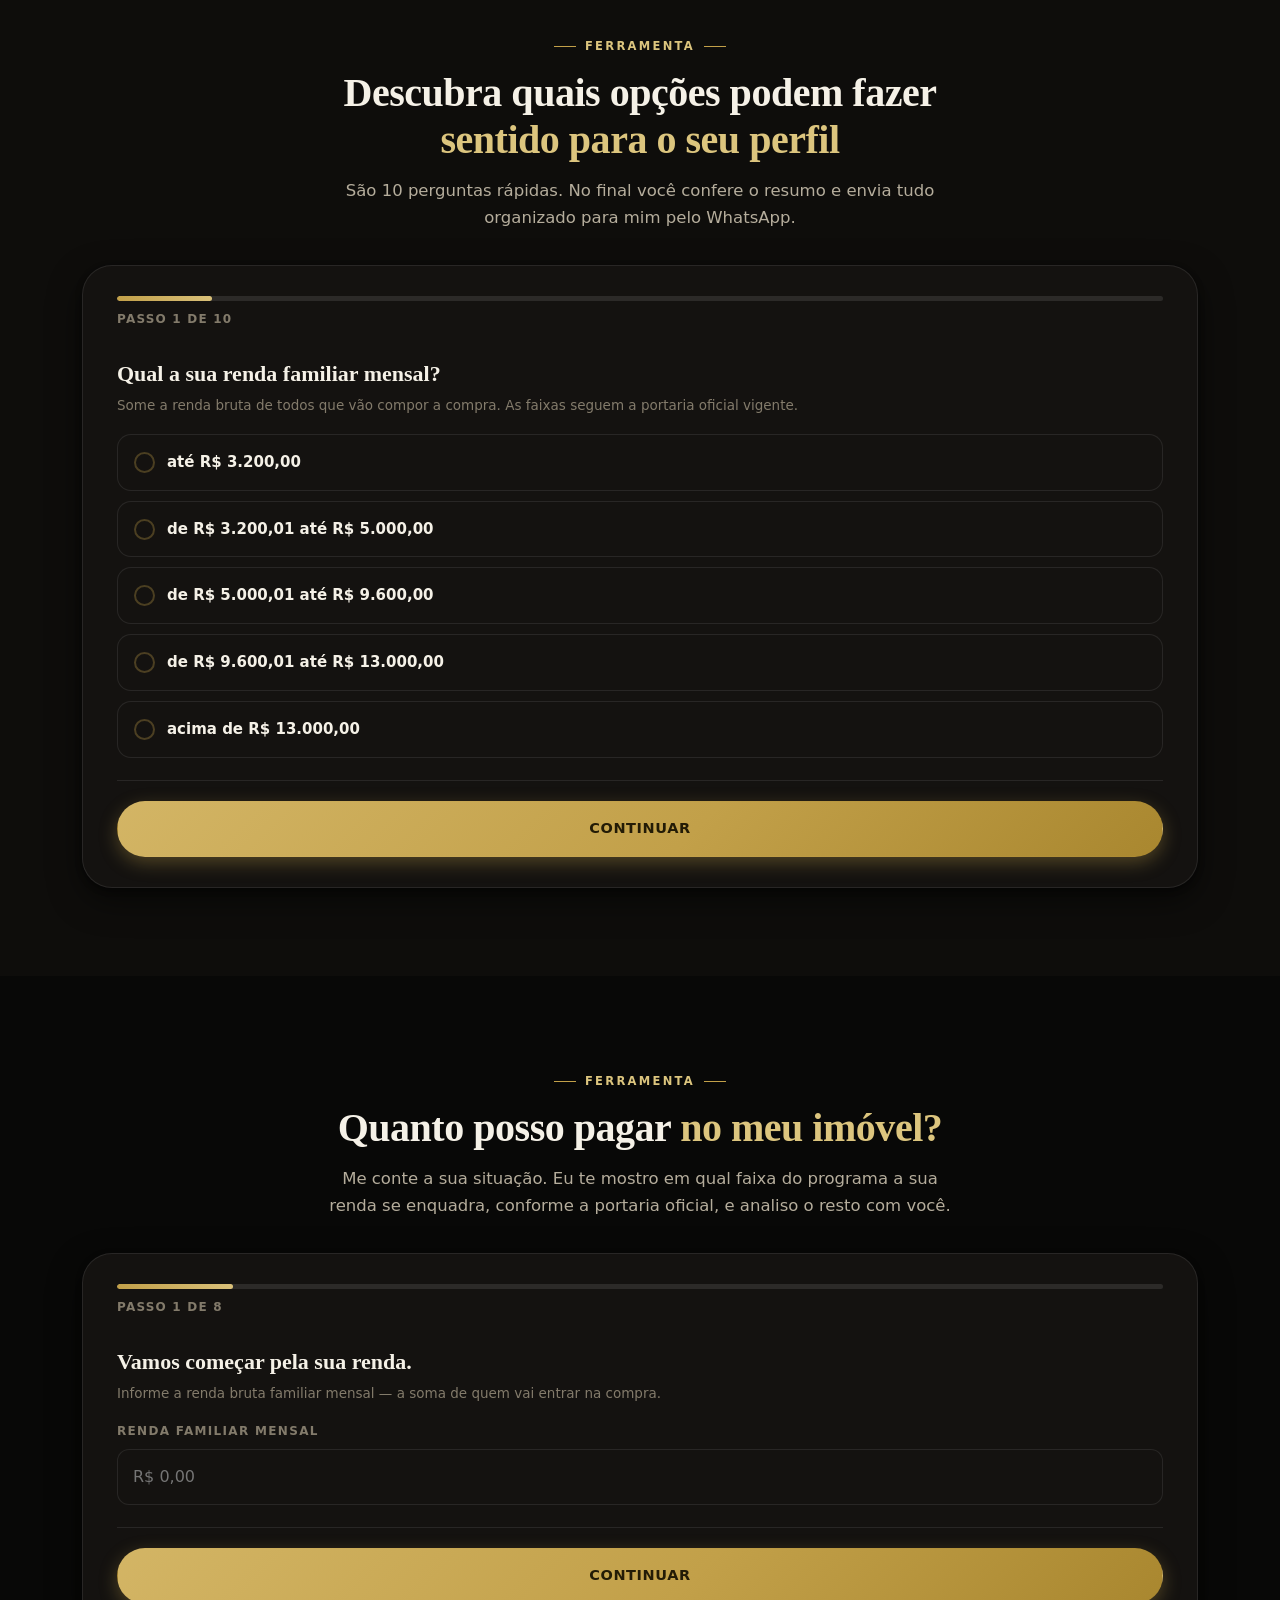
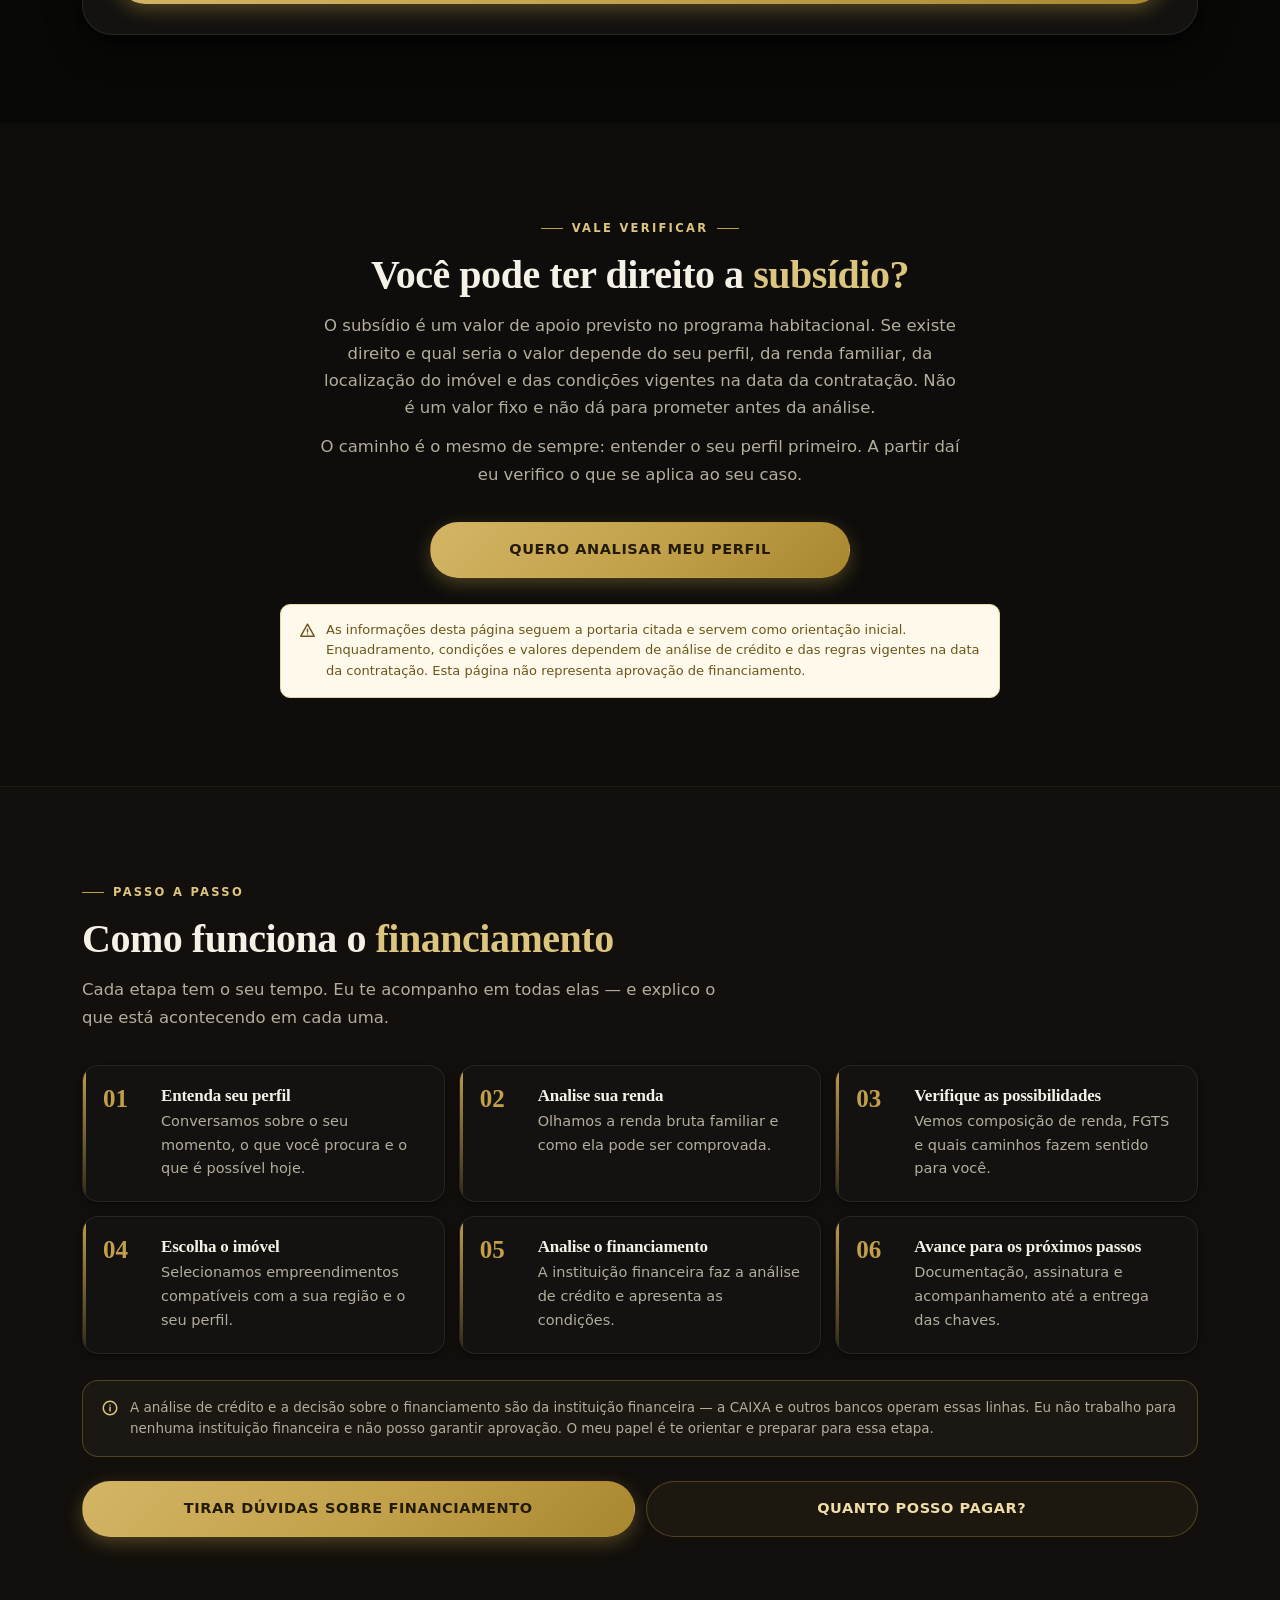
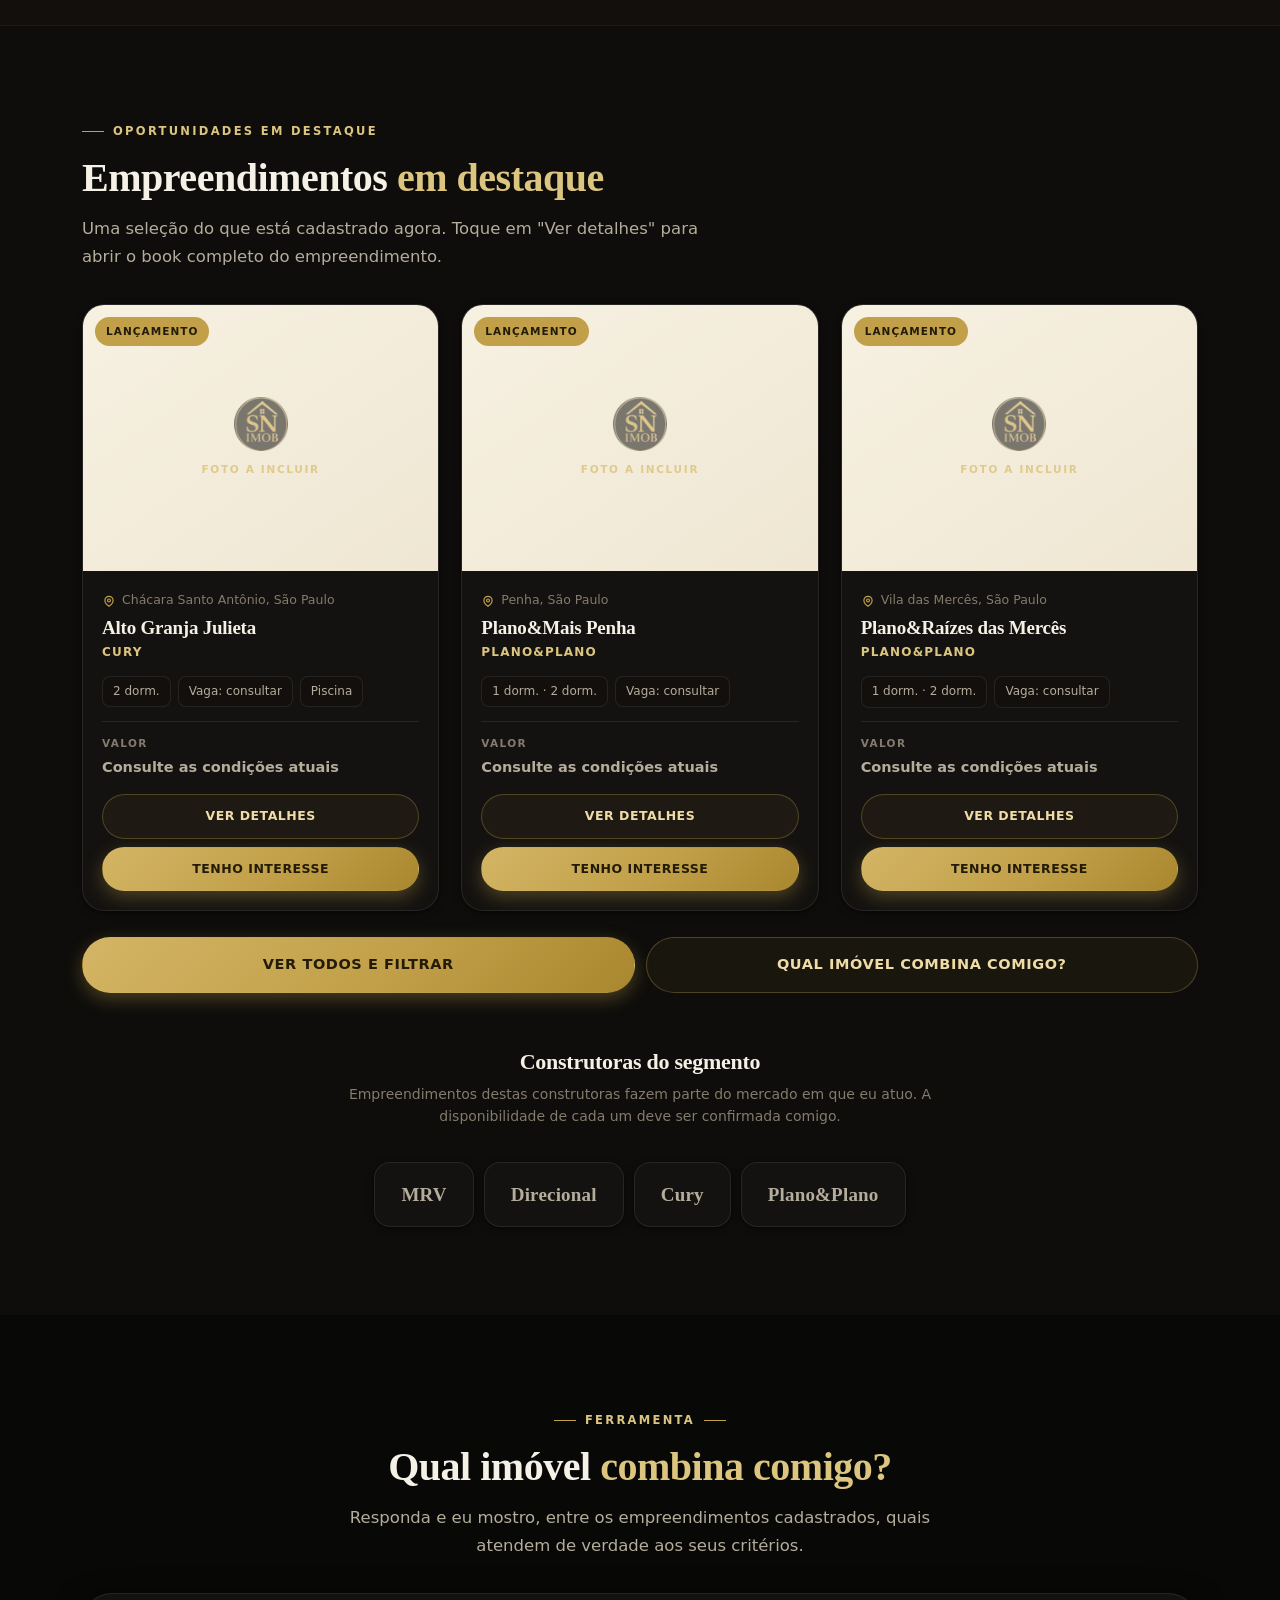
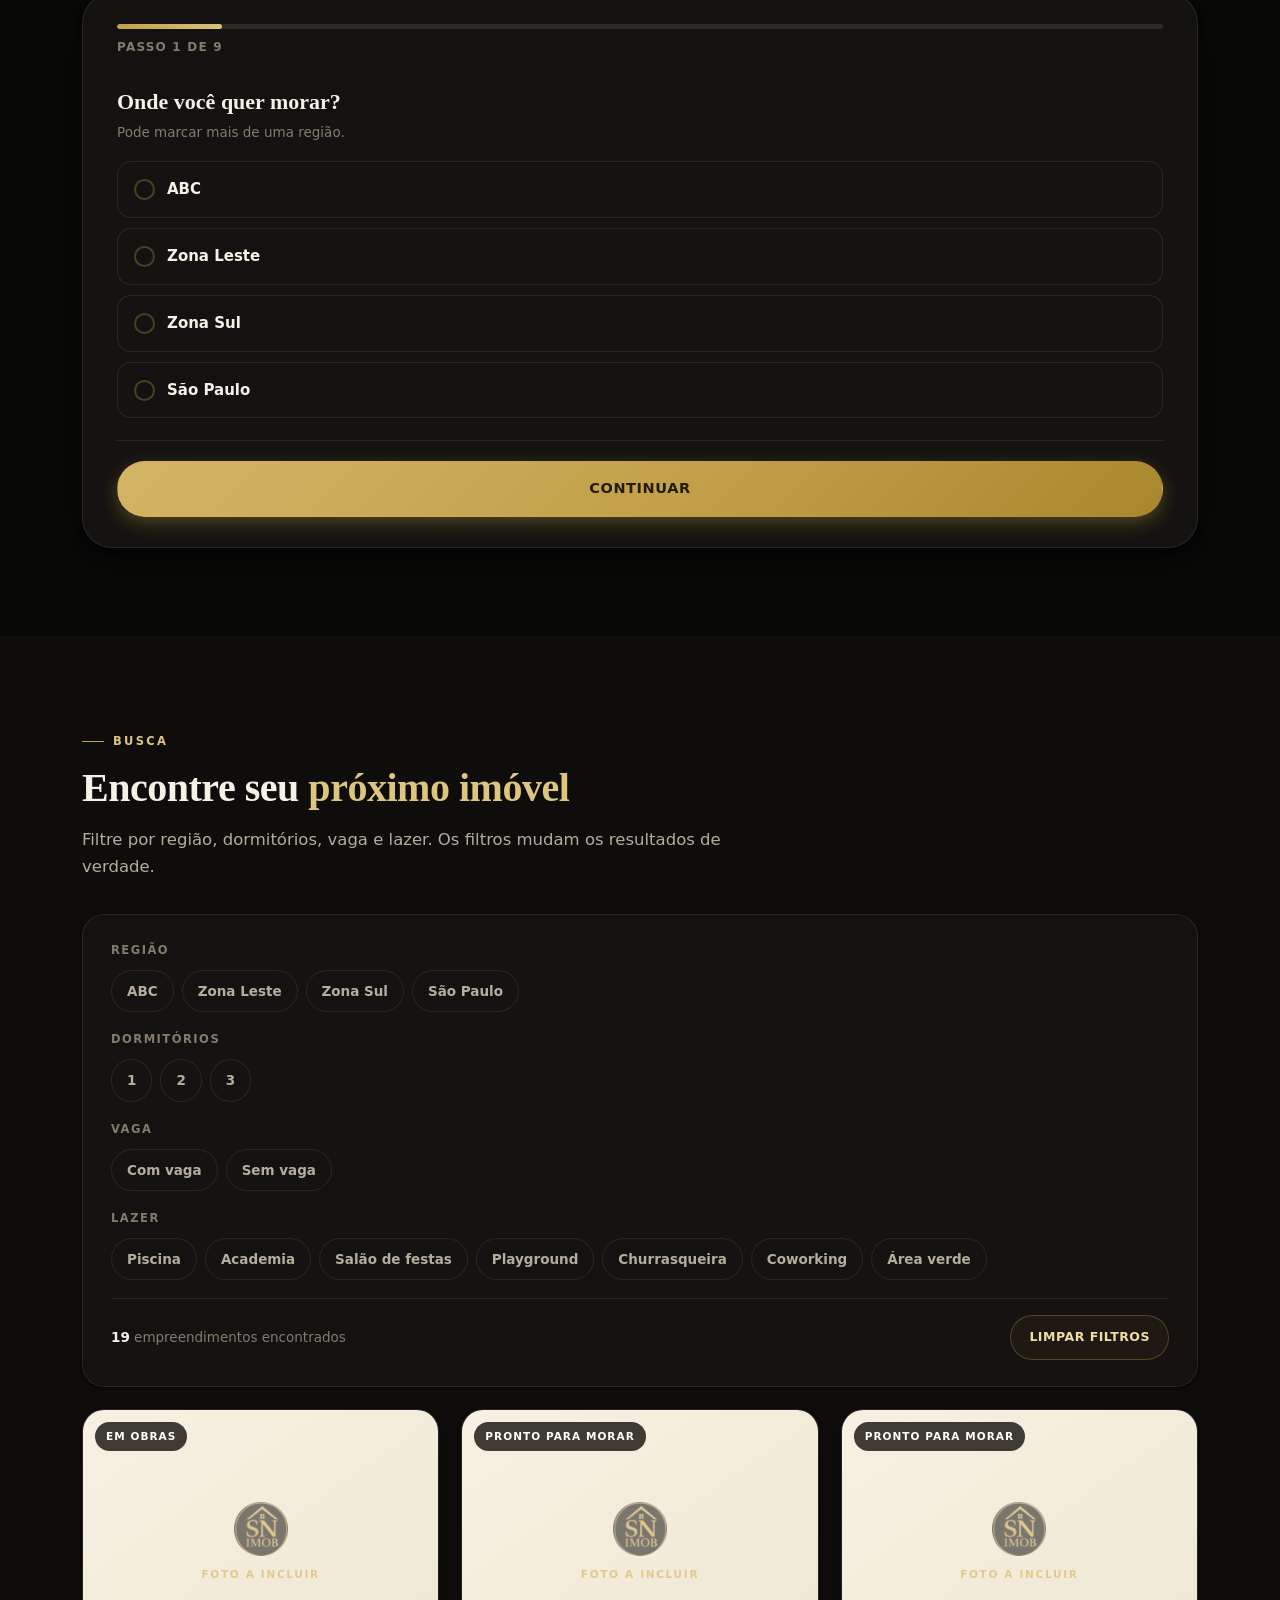
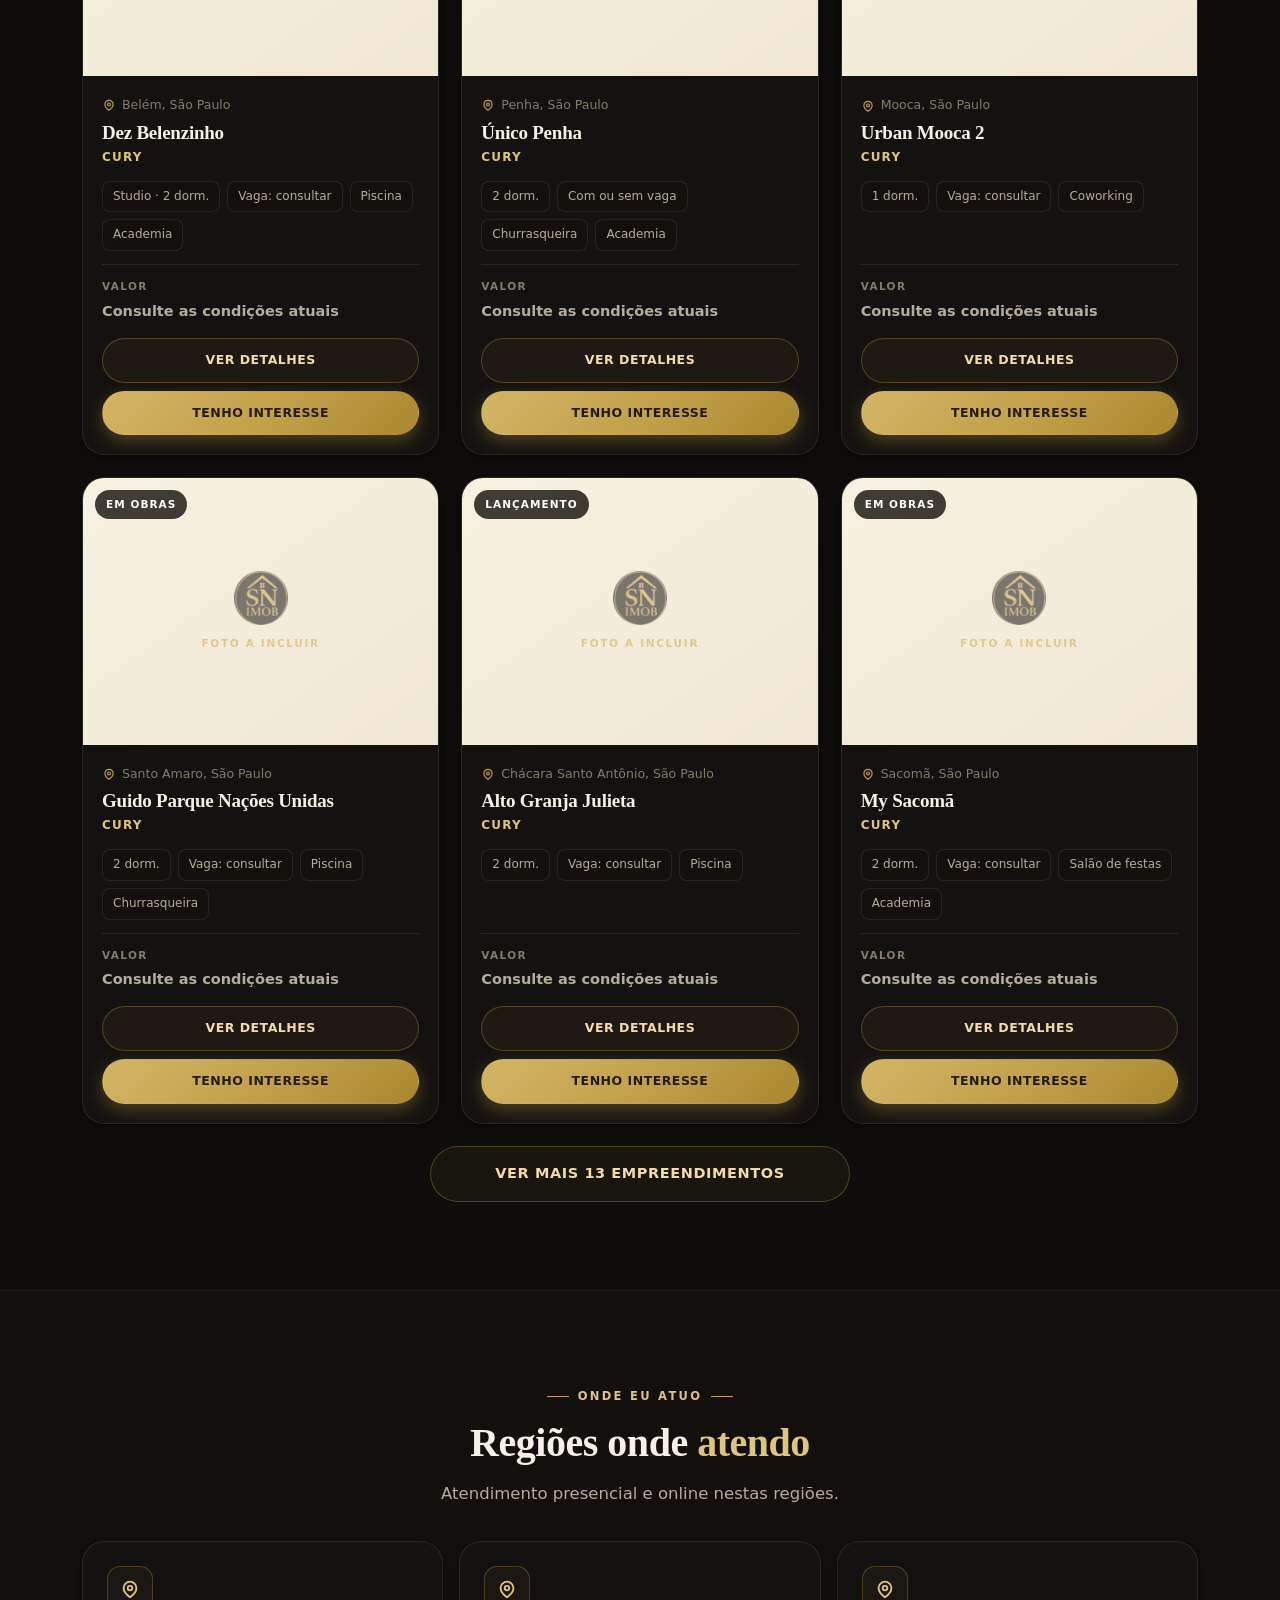
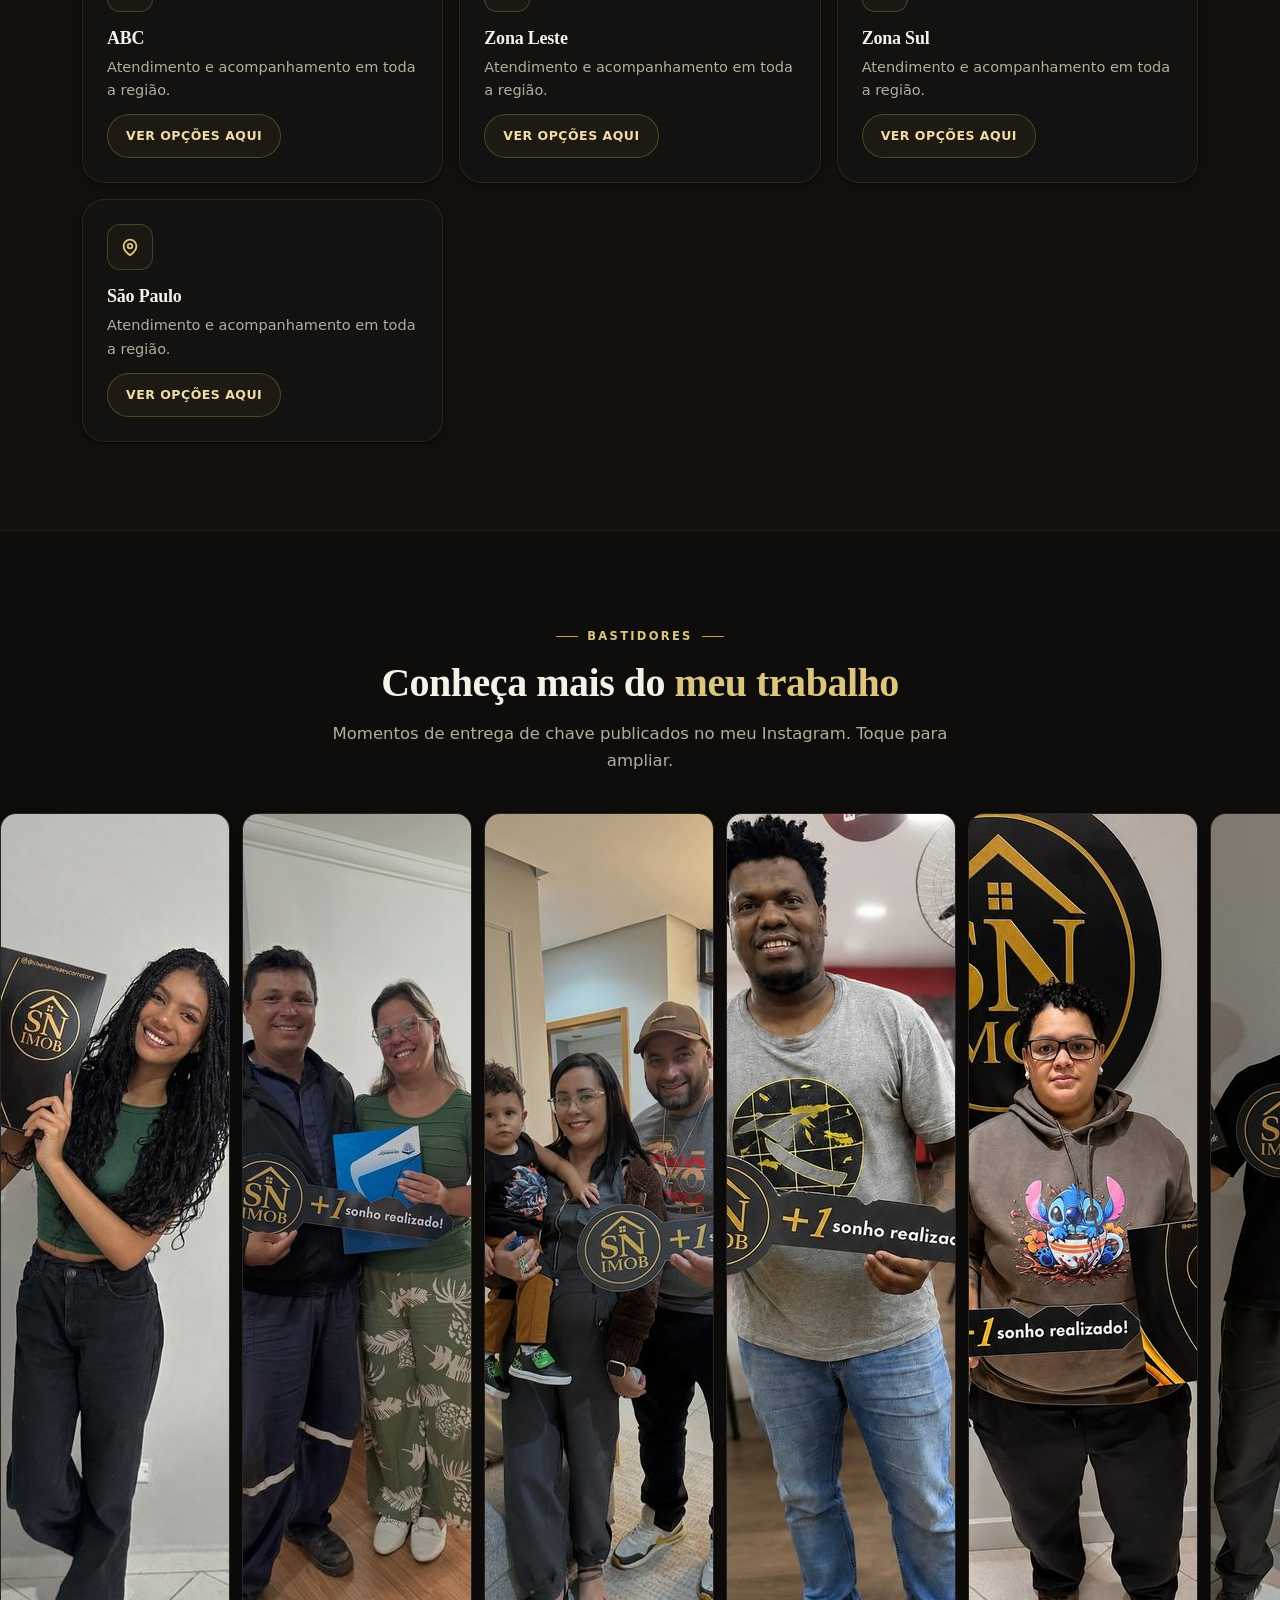
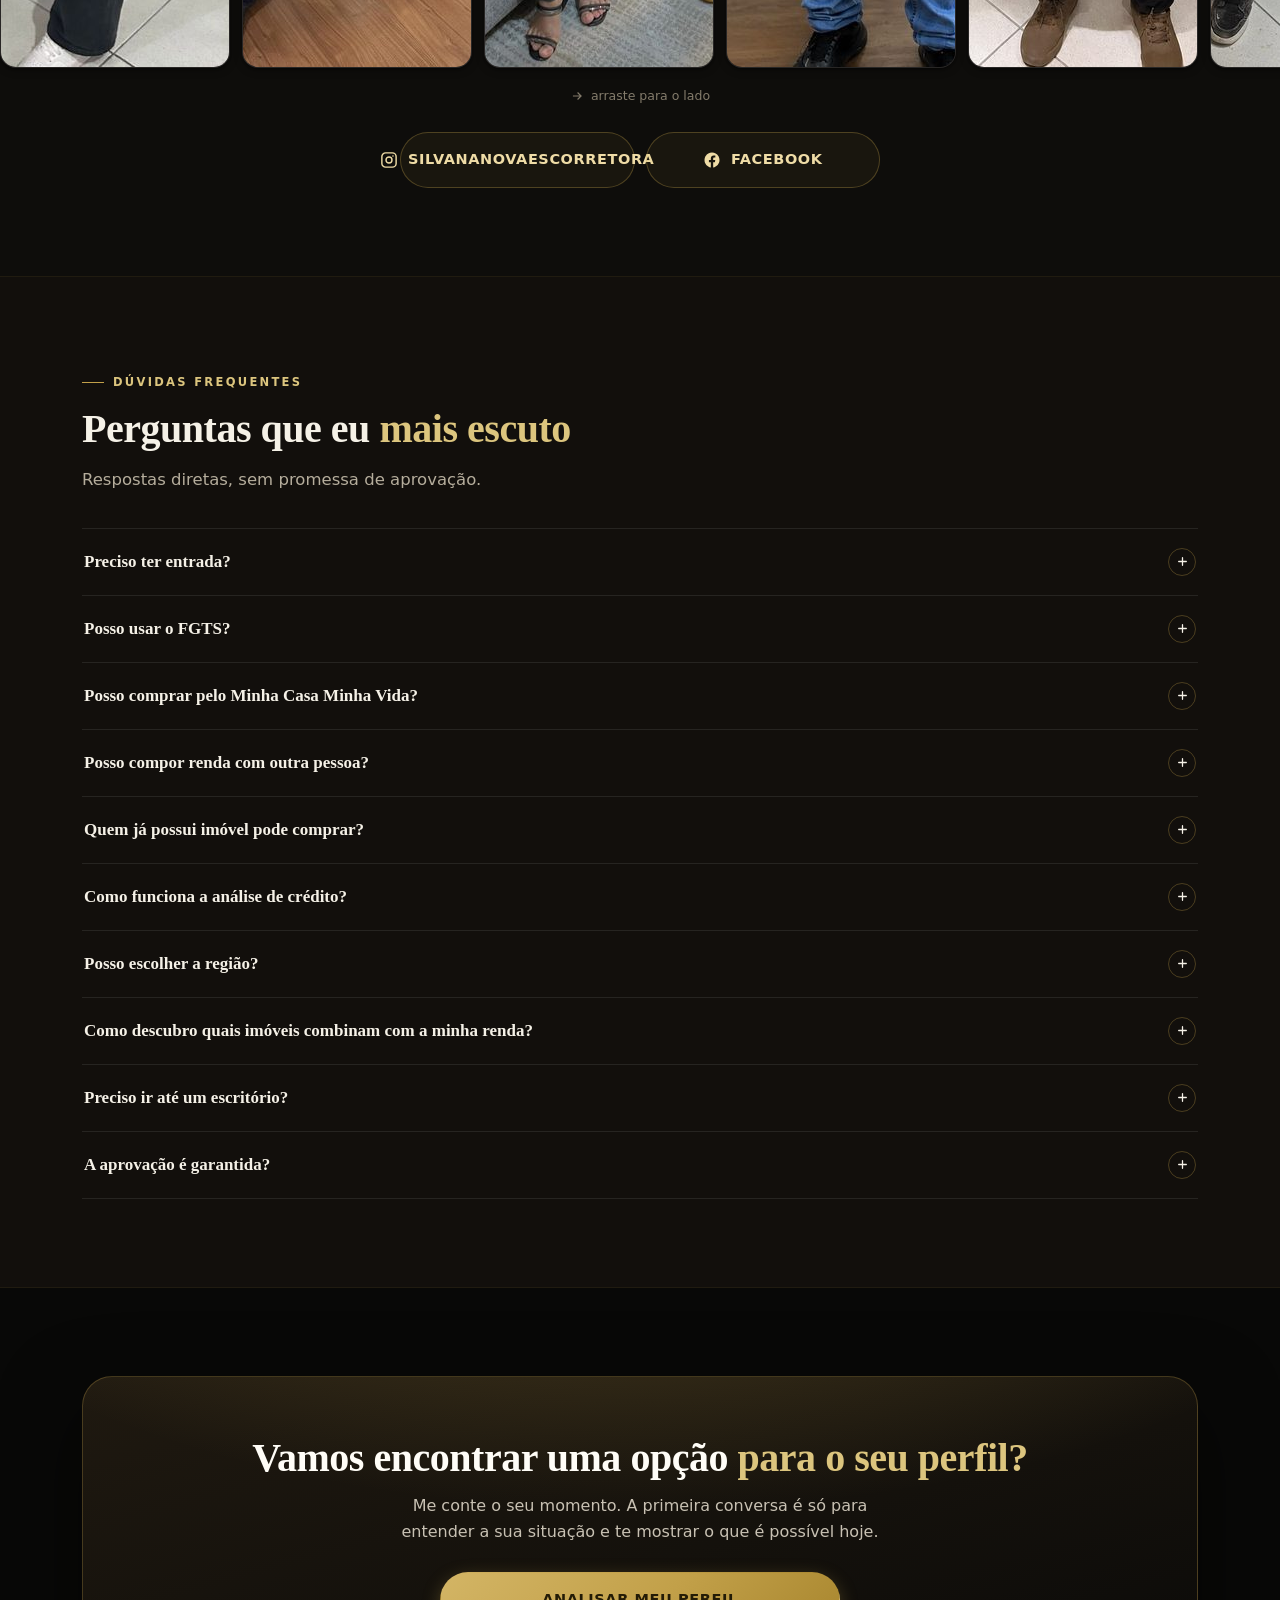
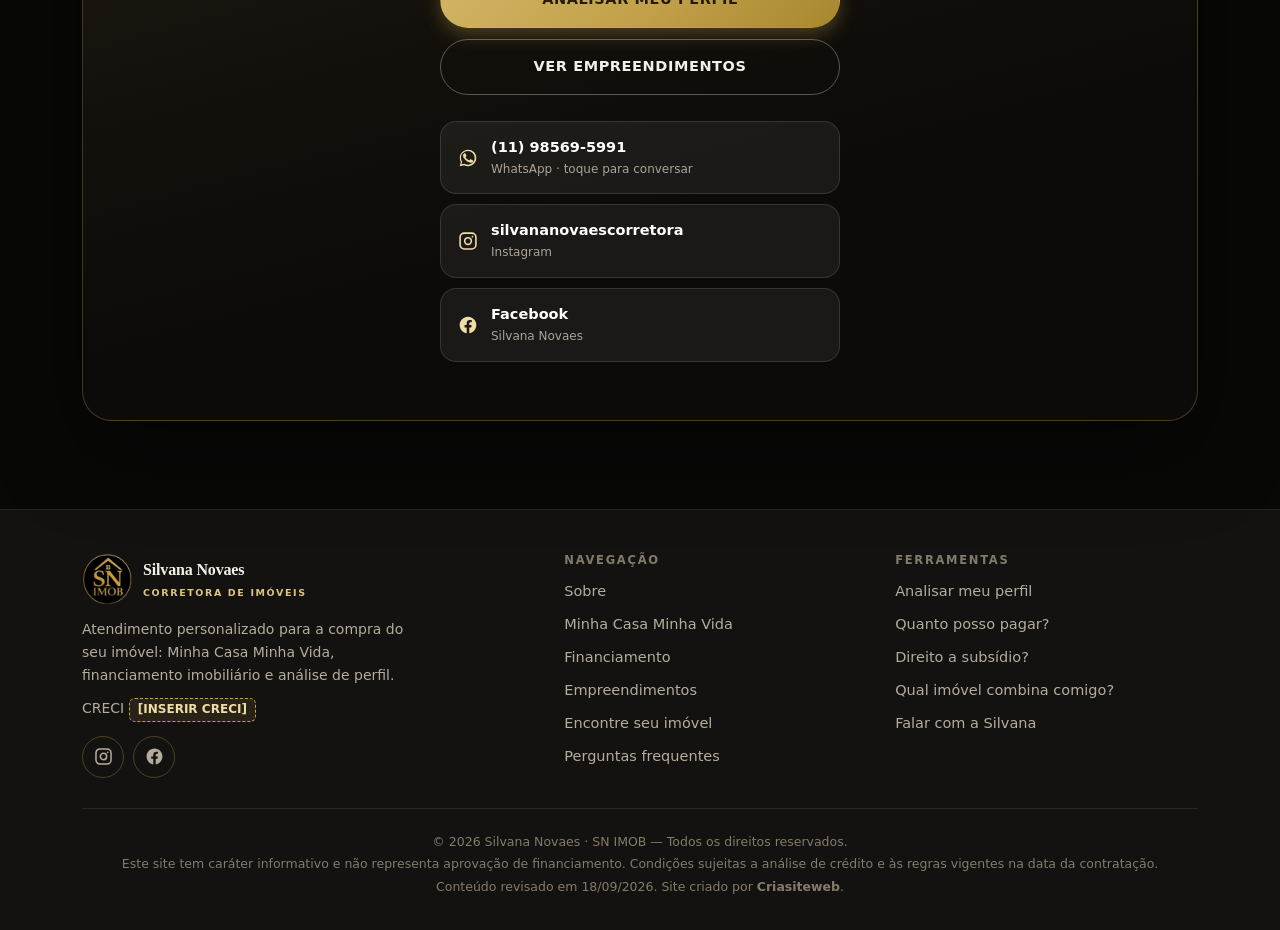
==== commit efb0385f: "tema escuro SN IMOB, topo em video e biosite em /bio" ====
--- a/index.html
+++ b/index.html
@@ -4,591 +4,533 @@
 <script>document.documentElement.className+=" js";</script>
 <meta charset="utf-8">
 <meta name="viewport" content="width=device-width, initial-scale=1, viewport-fit=cover">
+
 <title>Silvana Novaes | Corretora de Imóveis | SN IMOB</title>
-<meta name="description" content="Silvana Novaes, corretora de imóveis. Minha Casa Minha Vida e financiamento imobiliário no ABC, Zona Leste, Zona Sul, São Paulo, Alto Tietê e Suzano.">
-<meta name="theme-color" content="#050505">
-<meta property="og:type" content="profile">
-<meta property="og:title" content="Silvana Novaes | Corretora de Imóveis">
-<meta property="og:description" content="Minha Casa Minha Vida e financiamento imobiliário. Escolha a sua região e fale comigo.">
-<meta property="og:image" content="assets/img/perfil.png">
+<meta name="description" content="Silvana Novaes, corretora de imóveis em São Paulo. Orientação sobre Minha Casa Minha Vida, financiamento imobiliário e análise de perfil para a compra do seu imóvel no ABC, Zona Leste, Zona Sul e São Paulo.">
+<meta name="author" content="Silvana Novaes">
+<meta name="theme-color" content="#080807">
+<link rel="canonical" href="./index.html">
+
+<meta property="og:type" content="website">
+<meta property="og:locale" content="pt_BR">
+<meta property="og:site_name" content="Silvana Novaes — Corretora de Imóveis">
+<meta property="og:title" content="Chegou a sua vez de sair do aluguel — Silvana Novaes">
+<meta property="og:description" content="Entrada facilitada e parcelas que cabem no bolso. Minha Casa Minha Vida e financiamento em toda a região de São Paulo.">
+<meta property="og:image" content="assets/img/compartilhar.jpg">
+<meta property="og:image:width" content="1200">
+<meta property="og:image:height" content="630">
+<meta name="twitter:card" content="summary_large_image">
+
 <link rel="icon" type="image/png" href="assets/img/favicon.png">
 <link rel="apple-touch-icon" href="assets/img/favicon.png">
-<style>
-/* =====================================================================
-   BIOSITE — Silvana Novaes / SN IMOB
-   Paleta lida do logo dela: dourado #C2A049 sobre preto #030101.
-   ===================================================================== */
-:root{
-  --preto:#050505; --preto-2:#0C0B09; --carvao:#14120E; --carvao-2:#1C1914;
-  --ouro:#C2A049; --ouro-claro:#EFDCA6; --ouro-escuro:#8A6D1F;
-  --ouro-veu:rgba(194,160,73,.12); --ouro-linha:rgba(194,160,73,.26);
-  --branco:#F6F3EC; --cinza:#A9A296; --cinza-2:#6E675C;
-  --wpp:#25D366; --wpp-2:#1BA851;
-  --display:Georgia,"Iowan Old Style","Times New Roman",serif;
-  --sans:system-ui,-apple-system,BlinkMacSystemFont,"Segoe UI",Roboto,"Helvetica Neue",Arial,sans-serif;
-}
-*,*::before,*::after{box-sizing:border-box;margin:0;padding:0}
-html{-webkit-text-size-adjust:100%;scroll-behavior:smooth}
-body{
-  font-family:var(--sans);background:var(--preto);color:var(--branco);
-  line-height:1.6;font-size:16px;overflow-x:hidden;-webkit-font-smoothing:antialiased;
-  padding-bottom:calc(84px + env(safe-area-inset-bottom));
-}
-img{max-width:100%;display:block}
-a{color:inherit;text-decoration:none}
-button{font:inherit;color:inherit;background:none;border:0;cursor:pointer}
-ul{list-style:none}
-:focus-visible{outline:2px solid var(--ouro);outline-offset:3px;border-radius:6px}
-::selection{background:var(--ouro);color:#120E04}
-
-/* fundo: logo gigante em marca d'água + brilho dourado */
-.fundo{position:fixed;inset:0;z-index:-1;overflow:hidden;pointer-events:none}
-.fundo::before{
-  content:"";position:absolute;left:50%;top:44%;transform:translate(-50%,-50%);
-  width:min(150vw,900px);aspect-ratio:1;
-  background:url("assets/img/logo.png") center/contain no-repeat;
-  opacity:.055;filter:grayscale(.15);
-}
-.fundo::after{
-  content:"";position:absolute;inset:-25% -30% auto -30%;height:70vh;
-  background:radial-gradient(ellipse at 50% 0%,rgba(194,160,73,.20),transparent 62%);
-}
-
-.wrap{width:100%;max-width:520px;margin:0 auto;padding:0 20px}
-.sec{padding:34px 0}
-
-.titulo-sec{
-  display:flex;align-items:center;justify-content:center;gap:12px;
-  font-size:11px;letter-spacing:.24em;text-transform:uppercase;font-weight:700;
-  color:var(--ouro);margin-bottom:20px;text-align:center;
-}
-.titulo-sec::before,.titulo-sec::after{content:"";height:1px;flex:1;max-width:52px;background:linear-gradient(90deg,transparent,var(--ouro-linha))}
-.titulo-sec::after{background:linear-gradient(90deg,var(--ouro-linha),transparent)}
-
-/* ---------- TOPO ---------- */
-.topo{padding:44px 0 8px;text-align:center;position:relative}
-.perfil-wrap{position:relative;width:172px;margin:0 auto 20px}
-.perfil-wrap::before{
-  content:"";position:absolute;inset:-7px;border-radius:50%;
-  background:conic-gradient(from 200deg,var(--ouro-claro),var(--ouro),#6B5214,var(--ouro),var(--ouro-claro));
-  animation:girar 14s linear infinite;
-}
-@keyframes girar{to{transform:rotate(360deg)}}
-.perfil-wrap::after{content:"";position:absolute;inset:-3px;border-radius:50%;background:var(--preto)}
-.perfil{position:relative;z-index:2;width:172px;height:172px;border-radius:50%;box-shadow:0 20px 50px rgba(0,0,0,.7)}
-.selo{
-  position:absolute;z-index:3;right:-4px;bottom:-2px;width:56px;height:56px;border-radius:50%;
-  background:var(--preto);border:2px solid var(--ouro);padding:3px;box-shadow:0 8px 20px rgba(0,0,0,.7);
-}
-
-h1{font-family:var(--display);font-size:clamp(30px,8.6vw,40px);font-weight:700;letter-spacing:-.015em;line-height:1.1;margin-bottom:7px}
-.cargo{font-size:11.5px;letter-spacing:.24em;text-transform:uppercase;font-weight:700;color:var(--ouro);margin-bottom:12px}
-.creci{display:inline-flex;align-items:center;gap:8px;font-size:12.5px;color:var(--cinza);margin-bottom:16px}
-.pendente{
-  display:inline-block;color:var(--ouro-claro);background:var(--ouro-veu);
-  border:1px dashed var(--ouro-linha);border-radius:6px;padding:1px 8px;font-weight:700;font-size:.92em;
-}
-.frase{font-size:16.5px;color:var(--cinza);max-width:400px;margin:0 auto 24px}
-.frase b{color:var(--branco);font-weight:600}
-
-/* ---------- BOTÕES ---------- */
-.btn{
-  display:flex;align-items:center;justify-content:center;gap:11px;width:100%;
-  padding:17px 22px;border-radius:15px;font-size:15.5px;font-weight:700;
-  letter-spacing:.02em;transition:transform .16s,box-shadow .22s,background .22s,border-color .22s;
-  border:1.5px solid transparent;
-}
-.btn:active{transform:scale(.978)}
-.btn svg{width:21px;height:21px;flex:none}
-.btn-wpp{background:var(--wpp);color:#05240F;box-shadow:0 10px 30px rgba(37,211,102,.26)}
-.btn-wpp:hover{background:var(--wpp-2)}
-.btn-ouro{background:linear-gradient(135deg,var(--ouro-claro),var(--ouro) 58%,#9A7A28);color:#1E1704;box-shadow:0 10px 28px rgba(194,160,73,.26)}
-.btn-linha{border-color:var(--ouro-linha);color:var(--ouro-claro);background:rgba(194,160,73,.05)}
-.btn-linha:hover{background:rgba(194,160,73,.13);border-color:var(--ouro)}
-.btns{display:flex;flex-direction:column;gap:11px}
-
-/* ---------- REGIÕES ---------- */
-.regioes{display:grid;gap:11px}
-.regiao{
-  position:relative;display:flex;align-items:center;gap:15px;width:100%;text-align:left;
-  padding:17px 18px;border-radius:17px;overflow:hidden;
-  background:linear-gradient(145deg,var(--carvao-2),var(--carvao));
-  border:1.5px solid rgba(255,255,255,.07);
-  transition:border-color .22s,transform .18s,box-shadow .22s;
-}
-.regiao::before{
-  content:"";position:absolute;left:0;top:0;bottom:0;width:3px;
-  background:linear-gradient(180deg,var(--ouro),transparent);opacity:.75;
-}
-.regiao:hover{border-color:var(--ouro-linha);transform:translateY(-2px);box-shadow:0 12px 30px rgba(0,0,0,.45)}
-.regiao[aria-pressed="true"]{
-  border-color:var(--ouro);background:linear-gradient(145deg,rgba(194,160,73,.17),rgba(194,160,73,.05));
-  box-shadow:0 0 0 3px rgba(194,160,73,.14);
-}
-.regiao-ico{
-  width:44px;height:44px;border-radius:13px;flex:none;display:flex;align-items:center;justify-content:center;
-  background:var(--ouro-veu);border:1px solid var(--ouro-linha);transition:.22s;
-}
-.regiao-ico svg{width:21px;height:21px;color:var(--ouro)}
-.regiao[aria-pressed="true"] .regiao-ico{background:var(--ouro);border-color:var(--ouro)}
-.regiao[aria-pressed="true"] .regiao-ico svg{color:#1A1404}
-.regiao-txt{flex:1;min-width:0}
-.regiao-nome{display:block;font-family:var(--display);font-size:19px;font-weight:700;line-height:1.2}
-.regiao-qtd{display:block;font-size:12.5px;color:var(--cinza-2);margin-top:2px}
-.regiao-qtd b{color:var(--ouro);font-weight:800;font-size:14px}
-.regiao-seta{width:19px;height:19px;color:var(--ouro);flex:none;transition:transform .22s}
-.regiao:hover .regiao-seta{transform:translateX(3px)}
-
-.painel-regiao{
-  display:grid;grid-template-rows:0fr;transition:grid-template-rows .34s cubic-bezier(.22,1,.36,1);
-}
-.painel-regiao > div{overflow:hidden}
-.regiao-bloco.aberto .painel-regiao{grid-template-rows:1fr}
-.painel-inner{padding:13px 4px 4px}
-.painel-inner p{font-size:14px;color:var(--cinza);margin-bottom:12px}
-.painel-inner p b{color:var(--ouro-claro)}
-
-.contador-geral{
-  text-align:center;margin-top:18px;padding:16px;border-radius:15px;
-  background:rgba(194,160,73,.07);border:1px solid var(--ouro-linha);
-}
-.contador-geral .num{font-family:var(--display);font-size:34px;font-weight:700;color:var(--ouro);line-height:1}
-.contador-geral .txt{font-size:12.5px;color:var(--cinza);letter-spacing:.06em;text-transform:uppercase;font-weight:600;margin-top:5px}
-
-/* ---------- SERVIÇOS ---------- */
-.servicos{display:grid;grid-template-columns:1fr 1fr;gap:10px}
-.servico{
-  display:flex;flex-direction:column;align-items:center;gap:9px;text-align:center;
-  padding:18px 13px;border-radius:15px;
-  background:linear-gradient(150deg,var(--carvao-2),var(--carvao));
-  border:1px solid rgba(255,255,255,.07);transition:border-color .22s,transform .18s;
-}
-.servico:hover{border-color:var(--ouro-linha);transform:translateY(-2px)}
-.servico svg{width:25px;height:25px;color:var(--ouro)}
-.servico span{font-size:13px;font-weight:600;line-height:1.35}
-
-/* ---------- GALERIA DE CLIENTES ---------- */
-.galeria{
-  display:flex;gap:12px;overflow-x:auto;scroll-snap-type:x mandatory;
-  padding:4px 20px 14px;margin:0 -20px;scrollbar-width:none;-webkit-overflow-scrolling:touch;
-}
-.galeria::-webkit-scrollbar{display:none}
-.gal{
-  position:relative;flex:0 0 68%;max-width:250px;scroll-snap-align:center;
-  border-radius:17px;overflow:hidden;border:1px solid var(--ouro-linha);
-  background:var(--carvao);cursor:zoom-in;transition:transform .22s,border-color .22s;
-}
-.gal:hover{transform:translateY(-3px);border-color:var(--ouro)}
-.gal img{width:100%;aspect-ratio:3/4;object-fit:cover}
-.gal::after{content:"";position:absolute;inset:0;background:linear-gradient(180deg,transparent 52%,rgba(5,5,5,.82));pointer-events:none}
-.gal figcaption{
-  position:absolute;z-index:2;left:13px;right:13px;bottom:11px;
-  font-family:var(--display);font-style:italic;font-size:13.5px;color:var(--ouro-claro);
-  text-shadow:0 2px 10px rgba(0,0,0,.9);display:flex;align-items:center;gap:7px;
-}
-.gal figcaption svg{width:14px;height:14px;flex:none;opacity:.85}
-.pontos{display:flex;justify-content:center;gap:6px;margin-top:4px}
-.ponto{width:6px;height:6px;border-radius:50%;background:rgba(194,160,73,.3);transition:.25s}
-.ponto.on{background:var(--ouro);width:18px;border-radius:99px}
-.dica{display:flex;align-items:center;justify-content:center;gap:7px;font-size:12px;color:var(--cinza-2);margin-top:10px}
-.dica svg{width:13px;height:13px}
-
-/* ---------- LINKS SOCIAIS ---------- */
-.social{display:grid;gap:10px}
-.link-social{
-  display:flex;align-items:center;gap:14px;padding:15px 17px;border-radius:15px;
-  width:100%;text-align:left;
-  background:linear-gradient(150deg,var(--carvao-2),var(--carvao));
-  border:1px solid rgba(255,255,255,.07);transition:.22s;
-}
-.link-social:hover{border-color:var(--ouro-linha);background:rgba(194,160,73,.08);transform:translateY(-2px)}
-.link-social > svg{width:22px;height:22px;color:var(--ouro);flex:none}
-.link-social b{display:block;font-size:14.5px}
-.link-social span{display:block;font-size:12px;color:var(--cinza-2)}
-.link-social .seta{width:17px;height:17px;color:var(--ouro);margin-left:auto;flex:none}
-
-/* ---------- RODAPÉ ---------- */
-.rodape{text-align:center;padding:34px 0 26px;border-top:1px solid rgba(255,255,255,.07);margin-top:26px}
-.rodape img{width:64px;margin:0 auto 14px;opacity:.9}
-.rodape .assinatura{font-family:var(--display);font-style:italic;font-size:15px;color:var(--cinza);margin-bottom:16px}
-.rodape .assinatura b{font-family:var(--sans);font-style:normal;color:var(--ouro);font-size:19px;font-weight:800}
-.rodape small{display:block;font-size:11.5px;color:var(--cinza-2);line-height:1.8}
-
-/* ---------- BARRA FIXA ---------- */
-.barra{
-  position:fixed;left:0;right:0;bottom:0;z-index:90;
-  background:rgba(5,5,5,.93);backdrop-filter:blur(16px);-webkit-backdrop-filter:blur(16px);
-  border-top:1px solid var(--ouro-linha);
-  padding:11px 16px calc(11px + env(safe-area-inset-bottom));
-}
-.barra .btn{max-width:480px;margin:0 auto}
-.pulsa{position:relative}
-.pulsa::after{content:"";position:absolute;inset:0;border-radius:15px;animation:pulso 2.8s infinite}
-@keyframes pulso{
-  0%{box-shadow:0 0 0 0 rgba(37,211,102,.5)}
-  70%{box-shadow:0 0 0 15px rgba(37,211,102,0)}
-  100%{box-shadow:0 0 0 0 rgba(37,211,102,0)}
-}
-
-/* ---------- LIGHTBOX ---------- */
-.lb{position:fixed;inset:0;z-index:140;display:none;background:rgba(3,3,3,.96)}
-.lb.aberto{display:flex;align-items:center;justify-content:center}
-.lb img{max-width:92vw;max-height:78vh;object-fit:contain;border-radius:10px}
-.lb-btn{position:absolute;width:50px;height:50px;border-radius:50%;background:rgba(255,255,255,.12);color:#fff;display:flex;align-items:center;justify-content:center;transition:background .2s}
-.lb-btn:hover{background:rgba(255,255,255,.25)}
-.lb-btn svg{width:22px;height:22px}
-.lb-ant{left:12px;top:50%;transform:translateY(-50%)}
-.lb-prox{right:12px;top:50%;transform:translateY(-50%)}
-.lb-x{top:14px;right:14px}
-.lb-num{position:absolute;bottom:22px;left:50%;transform:translateX(-50%);color:var(--ouro-claro);font-size:13px;background:rgba(194,160,73,.12);border:1px solid var(--ouro-linha);padding:7px 16px;border-radius:99px}
-
-/* ---------- REVELAÇÃO ---------- */
-.rv{transition:opacity .6s ease,transform .6s cubic-bezier(.22,1,.36,1)}
-html.js .rv{opacity:0;transform:translateY(18px)}
-html.js .rv.on{opacity:1;transform:none}
-
-@media (min-width:560px){
-  .servicos{grid-template-columns:repeat(3,1fr)}
-  .regioes{grid-template-columns:1fr 1fr}
-  .regiao-bloco{grid-column:span 1}
-  .gal{flex:0 0 46%}
-}
-@media (min-width:900px){
-  .wrap{max-width:600px}
-  .gal{flex:0 0 32%}
-}
-@media (prefers-reduced-motion:reduce){
-  *{animation:none!important;transition-duration:.01ms!important}
-  html.js .rv{opacity:1;transform:none}
-  html{scroll-behavior:auto}
-}
-</style>
+<link rel="stylesheet" href="assets/css/estilo.css">
 </head>
 <body>
 
-<div class="fundo" aria-hidden="true"></div>
-
-<!-- ============ TOPO ============ -->
-<header class="topo">
-  <div class="wrap">
-    <div class="perfil-wrap">
-      <img class="perfil" src="assets/img/perfil.png" alt="Silvana Novaes, corretora de imóveis" width="172" height="172" fetchpriority="high">
-      <img class="selo" src="assets/img/logo.png" alt="SN IMOB" width="56" height="56">
-    </div>
-
-    <h1>Silvana Novaes</h1>
-    <p class="cargo">Corretora de Imóveis · SN IMOB</p>
-    <p class="creci">CRECI <span class="pendente" id="creci">[INSERIR CRECI]</span></p>
-
-    <p class="frase">
-      <b>Minha Casa Minha Vida</b> e financiamento imobiliário.
-      Escolha a sua região e eu te mostro o que tem disponível hoje.
+<a class="pular" href="#conteudo">Pular para o conteúdo</a>
+
+<!-- ===================== CABEÇALHO ===================== -->
+<header class="cabecalho">
+  <div class="container">
+    <a class="marca" href="#inicio" aria-label="Silvana Novaes — início">
+      <img src="assets/img/logo.png" alt="Logo SN IMOB" width="40" height="40">
+      <span>
+        <span class="marca-nome">Silvana Novaes</span>
+        <span class="marca-sub">Corretora de Imóveis</span>
+      </span>
+    </a>
+
+    <nav class="nav-desktop" aria-label="Navegação principal">
+      <ul>
+        <li><a href="#inicio">Início</a></li>
+        <li><a href="#sobre">Sobre</a></li>
+        <li><a href="#mcmv">Minha Casa Minha Vida</a></li>
+        <li><a href="#empreendimentos">Empreendimentos</a></li>
+        <li><a href="#imoveis">Encontre seu imóvel</a></li>
+        <li><a href="#financiamento">Financiamento</a></li>
+        <li><a href="#faq">FAQ</a></li>
+        <li><a href="#contato">Contato</a></li>
+      </ul>
+    </nav>
+
+    <a class="btn btn--ouro btn--peq cabecalho-acao" href="#analisar">Analisar meu perfil</a>
+
+    <button class="hamburger" id="btn-menu" aria-label="Abrir menu" aria-expanded="false" aria-controls="menu-mobile">
+      <span></span><span></span><span></span>
+    </button>
+  </div>
+</header>
+
+<!-- ===================== MENU MOBILE ===================== -->
+<nav class="menu-mobile" id="menu-mobile" aria-label="Menu">
+  <ul>
+    <li><a href="#inicio">Início <svg viewBox="0 0 24 24" fill="none" stroke="currentColor" stroke-width="2" aria-hidden="true"><path d="M5 12h14M13 6l6 6-6 6"/></svg></a></li>
+    <li><a href="#sobre">Sobre <svg viewBox="0 0 24 24" fill="none" stroke="currentColor" stroke-width="2" aria-hidden="true"><path d="M5 12h14M13 6l6 6-6 6"/></svg></a></li>
+    <li><a href="#mcmv">Minha Casa Minha Vida <svg viewBox="0 0 24 24" fill="none" stroke="currentColor" stroke-width="2" aria-hidden="true"><path d="M5 12h14M13 6l6 6-6 6"/></svg></a></li>
+    <li><a href="#empreendimentos">Empreendimentos <svg viewBox="0 0 24 24" fill="none" stroke="currentColor" stroke-width="2" aria-hidden="true"><path d="M5 12h14M13 6l6 6-6 6"/></svg></a></li>
+    <li><a href="#imoveis">Encontre seu imóvel <svg viewBox="0 0 24 24" fill="none" stroke="currentColor" stroke-width="2" aria-hidden="true"><path d="M5 12h14M13 6l6 6-6 6"/></svg></a></li>
+    <li><a href="#financiamento">Financiamento <svg viewBox="0 0 24 24" fill="none" stroke="currentColor" stroke-width="2" aria-hidden="true"><path d="M5 12h14M13 6l6 6-6 6"/></svg></a></li>
+    <li><a href="#faq">FAQ <svg viewBox="0 0 24 24" fill="none" stroke="currentColor" stroke-width="2" aria-hidden="true"><path d="M5 12h14M13 6l6 6-6 6"/></svg></a></li>
+    <li><a href="#contato">Contato <svg viewBox="0 0 24 24" fill="none" stroke="currentColor" stroke-width="2" aria-hidden="true"><path d="M5 12h14M13 6l6 6-6 6"/></svg></a></li>
+  </ul>
+
+  <div class="btn-grupo">
+    <a class="btn btn--ouro btn--bloco" href="#analisar">Analisar meu perfil</a>
+    <button class="btn btn--wpp btn--bloco" data-wpp="geral">Falar com a Silvana</button>
+  </div>
+
+  <div class="menu-redes">
+    <a href="#" data-link="instagram" target="_blank" rel="noopener" aria-label="Instagram da Silvana">
+      <svg viewBox="0 0 24 24" fill="none" stroke="currentColor" stroke-width="1.9" aria-hidden="true"><rect x="2.5" y="2.5" width="19" height="19" rx="5"/><circle cx="12" cy="12" r="4"/><circle cx="17.3" cy="6.7" r="1.1" fill="currentColor" stroke="none"/></svg>
+    </a>
+    <a href="#" data-link="facebook" target="_blank" rel="noopener" aria-label="Facebook da Silvana">
+      <svg viewBox="0 0 24 24" fill="currentColor" aria-hidden="true"><path d="M22 12.06C22 6.5 17.52 2 12 2S2 6.5 2 12.06c0 5.02 3.66 9.18 8.44 9.94v-7.03H7.9v-2.91h2.54V9.85c0-2.52 1.49-3.91 3.77-3.91 1.09 0 2.24.2 2.24.2v2.46h-1.26c-1.24 0-1.63.78-1.63 1.57v1.89h2.78l-.45 2.91h-2.33V22c4.78-.76 8.44-4.92 8.44-9.94z"/></svg>
+    </a>
+  </div>
+</nav>
+
+<main id="conteudo">
+
+<!-- ===================== TOPO (vídeo de fundo) ===================== -->
+<section class="cine" id="inicio">
+  <div class="cine-midia">
+    <video id="cine-video" poster="assets/img/hero-poster.jpg"
+           autoplay muted loop playsinline preload="metadata"
+           aria-hidden="true" tabindex="-1">
+      <source src="assets/video/hero.mp4" type="video/mp4">
+    </video>
+  </div>
+  <div class="cine-veu" aria-hidden="true"></div>
+
+  <div class="cine-conteudo">
+    <div class="cine-texto">
+      <span class="cine-selo">
+        <img src="assets/img/logo.png" alt="" width="30" height="30" fetchpriority="high">
+        <span>SN IMOB · São Paulo e região</span>
+      </span>
+
+      <h1>Chegou a sua vez <em>de sair do aluguel.</em></h1>
+
+      <p class="cine-linha">
+        Se você consegue pagar aluguel, você consegue pagar o financiamento.
+        <b>Entrada facilitada e parcelas que cabem no bolso</b> — eu analiso o seu
+        perfil e te mostro o que dá para fazer hoje.
+      </p>
+
+      <div class="cine-acoes">
+        <button class="btn btn--wpp" data-wpp="geral"><svg viewBox="0 0 24 24" fill="currentColor" aria-hidden="true"><path d="M17.47 14.38c-.3-.15-1.75-.86-2.02-.96-.27-.1-.47-.15-.67.15-.2.3-.77.96-.94 1.16-.17.2-.35.22-.64.07-.3-.15-1.25-.46-2.38-1.47-.88-.78-1.47-1.75-1.64-2.05-.17-.3-.02-.46.13-.6.13-.13.3-.35.45-.52.15-.17.2-.3.3-.5.1-.2.05-.37-.02-.52-.08-.15-.67-1.6-.92-2.2-.24-.58-.49-.5-.67-.5h-.57c-.2 0-.52.07-.79.37-.27.3-1.04 1.01-1.04 2.47s1.06 2.86 1.21 3.06c.15.2 2.1 3.2 5.08 4.49.71.3 1.26.49 1.69.63.71.22 1.36.19 1.87.12.57-.09 1.75-.72 2-1.41.25-.69.25-1.28.17-1.41-.07-.13-.27-.2-.57-.35M12.04 2C6.58 2 2.13 6.45 2.13 11.91c0 1.75.46 3.45 1.32 4.95L2 22l5.25-1.38c1.45.79 3.08 1.21 4.79 1.21h.01c5.46 0 9.9-4.45 9.9-9.91 0-2.65-1.03-5.14-2.9-7.01A9.82 9.82 0 0 0 12.04 2m0 18.15h-.01c-1.53 0-3.03-.41-4.34-1.19l-.31-.18-3.23.85.86-3.15-.2-.32a8.19 8.19 0 0 1-1.26-4.36c0-4.54 3.7-8.23 8.25-8.23 2.2 0 4.27.86 5.83 2.42a8.18 8.18 0 0 1 2.41 5.82c0 4.54-3.7 8.24-8.2 8.24"/></svg>Falar com a Silvana</button>
+        <a class="btn btn--linha" href="#analisar">Analisar meu perfil</a>
+      </div>
+
+      <p class="cine-chave">
+        <svg viewBox="0 0 24 24" fill="none" stroke="currentColor" stroke-width="1.8" stroke-linecap="round" stroke-linejoin="round" aria-hidden="true"><circle cx="7.5" cy="16.5" r="4"/><path d="m10.4 13.6 8.1-8.1M16.5 7.4l2.1 2.1M14.4 9.5l2.1 2.1"/></svg>
+        +1 sonho realizado
+      </p>
+    </div>
+  </div>
+
+  <svg class="cine-desce" viewBox="0 0 24 24" fill="none" stroke="currentColor" stroke-width="1.8" stroke-linecap="round" stroke-linejoin="round" aria-hidden="true"><path d="m6 9 6 6 6-6"/></svg>
+</section>
+
+<!-- ===================== FAIXA DE REGIÕES ===================== -->
+<div class="faixa-regioes">
+  <div class="container">
+    <b>Regiões onde atuo:</b>
+    <ul id="lista-regioes"></ul>
+  </div>
+</div>
+
+<!-- ===================== SOBRE ===================== -->
+<section class="secao secao--branca sobre" id="sobre">
+  <div class="container">
+    <div class="sobre-grid">
+      <div class="sobre-foto rv">
+        <img src="assets/img/silvana-rosto.jpg" alt="Silvana Novaes" width="560" height="560" loading="lazy">
+      </div>
+      <div class="rv">
+        <p class="sobretitulo">Sobre mim</p>
+        <h2>Prazer, eu sou a <span class="dourado">Silvana</span>.</h2>
+        <p>Sou corretora de imóveis e trabalho com atendimento personalizado para quem quer sair do aluguel e conquistar o próprio imóvel.</p>
+        <p>O meu trabalho começa antes do imóvel: entender o seu momento, a sua renda e o que é possível hoje. A partir daí eu te oriento sobre o Minha Casa Minha Vida, sobre o financiamento imobiliário e sobre os caminhos que existem para o seu caso.</p>
+        <p>Depois disso a gente busca o imóvel adequado ao seu perfil — na região que faz sentido para a sua vida, com o que é importante para você.</p>
+
+        <ul class="lista-check">
+          <li><svg viewBox="0 0 24 24" fill="none" stroke="currentColor" stroke-width="2.4" stroke-linecap="round" stroke-linejoin="round" aria-hidden="true"><path d="M20 6 9 17l-5-5"/></svg> Orientação sobre o Minha Casa Minha Vida</li>
+          <li><svg viewBox="0 0 24 24" fill="none" stroke="currentColor" stroke-width="2.4" stroke-linecap="round" stroke-linejoin="round" aria-hidden="true"><path d="M20 6 9 17l-5-5"/></svg> Acompanhamento no processo de financiamento</li>
+          <li><svg viewBox="0 0 24 24" fill="none" stroke="currentColor" stroke-width="2.4" stroke-linecap="round" stroke-linejoin="round" aria-hidden="true"><path d="M20 6 9 17l-5-5"/></svg> Análise de perfil antes de escolher o imóvel</li>
+          <li><svg viewBox="0 0 24 24" fill="none" stroke="currentColor" stroke-width="2.4" stroke-linecap="round" stroke-linejoin="round" aria-hidden="true"><path d="M20 6 9 17l-5-5"/></svg> Busca do imóvel adequado ao seu perfil</li>
+        </ul>
+
+        <div class="btn-grupo" style="margin-top:26px">
+          <a class="btn btn--ouro" href="#analisar">Analisar meu perfil</a>
+          <button class="btn btn--linha" data-wpp="geral">Falar comigo</button>
+        </div>
+      </div>
+    </div>
+  </div>
+</section>
+
+<!-- ===================== MINHA CASA MINHA VIDA ===================== -->
+<section class="secao secao--veu" id="mcmv">
+  <div class="container">
+    <div class="cabecalho-secao rv">
+      <p class="sobretitulo">Programa habitacional</p>
+      <h2>Minha Casa <span class="dourado">Minha Vida</span></h2>
+      <p class="texto">O programa atende famílias por faixas de renda definidas pelo Ministério das Cidades. Abaixo estão as faixas urbanas vigentes, transcritas da portaria oficial.</p>
+    </div>
+
+    <div class="faixas" id="lista-faixas"></div>
+    <p class="texto" id="mcmv-teto" style="margin-bottom:18px"></p>
+    <div class="nota-fonte rv" id="mcmv-fonte"></div>
+
+    <div class="cabecalho-secao rv" style="margin-top:44px">
+      <h3 style="font-size:23px;margin-bottom:8px">O que define se você se enquadra</h3>
+      <p class="texto">A possibilidade de enquadramento não depende de um fator só. Estes são os pontos que entram na conta:</p>
+    </div>
+    <ul class="fatores rv" id="lista-fatores"></ul>
+
+    <div class="aviso js-aviso-mcmv rv" style="margin-top:24px"></div>
+
+    <div class="btn-grupo rv" style="margin-top:26px">
+      <a class="btn btn--ouro" href="#analisar">Analisar meu perfil</a>
+      <a class="btn btn--linha" href="#pagar">Quanto posso pagar?</a>
+    </div>
+  </div>
+</section>
+
+<!-- ===================== FERRAMENTA 1 — ANALISAR MEU PERFIL ===================== -->
+<section class="secao secao--branca" id="analisar">
+  <div class="container">
+    <div class="cabecalho-secao cabecalho-secao--centro rv">
+      <p class="sobretitulo">Ferramenta</p>
+      <h2>Descubra quais opções podem fazer <span class="dourado">sentido para o seu perfil</span></h2>
+      <p class="texto">São 10 perguntas rápidas. No final você confere o resumo e envia tudo organizado para mim pelo WhatsApp.</p>
+    </div>
+    <div class="ferramenta rv" id="ferramenta-perfil"></div>
+  </div>
+</section>
+
+<!-- ===================== FERRAMENTA 2 — QUANTO POSSO PAGAR ===================== -->
+<section class="secao secao--creme" id="pagar">
+  <div class="container">
+    <div class="cabecalho-secao cabecalho-secao--centro rv">
+      <p class="sobretitulo">Ferramenta</p>
+      <h2>Quanto posso pagar <span class="dourado">no meu imóvel?</span></h2>
+      <p class="texto">Me conte a sua situação. Eu te mostro em qual faixa do programa a sua renda se enquadra, conforme a portaria oficial, e analiso o resto com você.</p>
+    </div>
+    <div class="ferramenta rv" id="ferramenta-pagar"></div>
+  </div>
+</section>
+
+<!-- ===================== SUBSÍDIO ===================== -->
+<section class="secao secao--branca" id="subsidio">
+  <div class="container">
+    <div class="cabecalho-secao cabecalho-secao--centro rv">
+      <p class="sobretitulo">Vale verificar</p>
+      <h2>Você pode ter direito a <span class="dourado">subsídio?</span></h2>
+      <p class="texto">
+        O subsídio é um valor de apoio previsto no programa habitacional. Se existe direito e qual seria o valor
+        depende do seu perfil, da renda familiar, da localização do imóvel e das condições vigentes na data da
+        contratação. Não é um valor fixo e não dá para prometer antes da análise.
+      </p>
+      <p class="texto" style="margin-top:12px">
+        O caminho é o mesmo de sempre: entender o seu perfil primeiro. A partir daí eu verifico o que se aplica ao seu caso.
+      </p>
+    </div>
+    <div class="btn-grupo rv" style="max-width:420px;margin:0 auto">
+      <a class="btn btn--ouro btn--bloco" href="#analisar">Quero analisar meu perfil</a>
+    </div>
+    <div class="aviso js-aviso-mcmv rv" style="margin-top:26px;max-width:720px;margin-left:auto;margin-right:auto"></div>
+  </div>
+</section>
+
+<!-- ===================== FINANCIAMENTO ===================== -->
+<section class="secao secao--veu" id="financiamento">
+  <div class="container">
+    <div class="cabecalho-secao rv">
+      <p class="sobretitulo">Passo a passo</p>
+      <h2>Como funciona o <span class="dourado">financiamento</span></h2>
+      <p class="texto">Cada etapa tem o seu tempo. Eu te acompanho em todas elas — e explico o que está acontecendo em cada uma.</p>
+    </div>
+
+    <div class="processo" id="lista-processo"></div>
+
+    <div class="nota-fonte rv" style="margin-top:26px">
+      <svg viewBox="0 0 24 24" fill="none" stroke="currentColor" stroke-width="2" aria-hidden="true"><circle cx="12" cy="12" r="9"/><path d="M12 11v5M12 8h.01" stroke-linecap="round"/></svg>
+      <p>A análise de crédito e a decisão sobre o financiamento são da instituição financeira — a CAIXA e outros bancos operam essas linhas. Eu não trabalho para nenhuma instituição financeira e não posso garantir aprovação. O meu papel é te orientar e preparar para essa etapa.</p>
+    </div>
+
+    <div class="btn-grupo rv" style="margin-top:24px">
+      <button class="btn btn--ouro" data-wpp="financiamento">Tirar dúvidas sobre financiamento</button>
+      <a class="btn btn--linha" href="#pagar">Quanto posso pagar?</a>
+    </div>
+  </div>
+</section>
+
+<!-- ===================== EMPREENDIMENTOS EM DESTAQUE ===================== -->
+<section class="secao secao--branca" id="empreendimentos">
+  <div class="container">
+    <div class="cabecalho-secao rv">
+      <p class="sobretitulo">Oportunidades em destaque</p>
+      <h2>Empreendimentos <span class="dourado">em destaque</span></h2>
+      <p class="texto">Uma seleção do que está cadastrado agora. Toque em "Ver detalhes" para abrir o book completo do empreendimento.</p>
+    </div>
+
+    <div class="grade-imoveis" id="grade-destaques"></div>
+
+    <div class="btn-grupo rv" style="margin-top:26px">
+      <a class="btn btn--ouro" href="#imoveis">Ver todos e filtrar</a>
+      <a class="btn btn--linha" href="#quiz">Qual imóvel combina comigo?</a>
+    </div>
+
+    <div class="cabecalho-secao cabecalho-secao--centro rv" style="margin-top:56px">
+      <h3 style="font-size:22px;margin-bottom:8px">Construtoras do segmento</h3>
+      <p class="texto-peq">Empreendimentos destas construtoras fazem parte do mercado em que eu atuo. A disponibilidade de cada um deve ser confirmada comigo.</p>
+    </div>
+    <div class="construtoras rv" id="lista-construtoras"></div>
+  </div>
+</section>
+
+<!-- ===================== FERRAMENTA 4 — QUIZ ===================== -->
+<section class="secao secao--creme" id="quiz">
+  <div class="container">
+    <div class="cabecalho-secao cabecalho-secao--centro rv">
+      <p class="sobretitulo">Ferramenta</p>
+      <h2>Qual imóvel <span class="dourado">combina comigo?</span></h2>
+      <p class="texto">Responda e eu mostro, entre os empreendimentos cadastrados, quais atendem de verdade aos seus critérios.</p>
+    </div>
+    <div class="ferramenta rv" id="ferramenta-quiz"></div>
+  </div>
+</section>
+
+<!-- ===================== ENCONTRE SEU IMÓVEL ===================== -->
+<section class="secao secao--branca" id="imoveis">
+  <div class="container">
+    <div class="cabecalho-secao rv">
+      <p class="sobretitulo">Busca</p>
+      <h2>Encontre seu <span class="dourado">próximo imóvel</span></h2>
+      <p class="texto">Filtre por região, dormitórios, vaga e lazer. Os filtros mudam os resultados de verdade.</p>
+    </div>
+
+    <div class="filtros rv" id="filtros"></div>
+    <div id="grade-imoveis" class="grade-imoveis"></div>
+    <div id="ver-mais" style="margin-top:22px;max-width:420px;margin-left:auto;margin-right:auto"></div>
+  </div>
+</section>
+
+<!-- ===================== REGIÕES ===================== -->
+<section class="secao secao--veu" id="regioes">
+  <div class="container">
+    <div class="cabecalho-secao cabecalho-secao--centro rv">
+      <p class="sobretitulo">Onde eu atuo</p>
+      <h2>Regiões onde <span class="dourado">atendo</span></h2>
+      <p class="texto">Atendimento presencial e online nestas regiões.</p>
+    </div>
+    <div class="grade grade--2 grade--3" id="grade-regioes"></div>
+  </div>
+</section>
+
+<!-- ===================== TRABALHO / INSTAGRAM ===================== -->
+<section class="secao secao--branca" id="trabalho">
+  <div class="container">
+    <div class="cabecalho-secao cabecalho-secao--centro rv">
+      <p class="sobretitulo">Bastidores</p>
+      <h2>Conheça mais do <span class="dourado">meu trabalho</span></h2>
+      <p class="texto">Momentos de entrega de chave publicados no meu Instagram. Toque para ampliar.</p>
+    </div>
+  </div>
+
+  <div class="trilha" id="trilha-trabalho">
+    <figure class="trilha-item" data-galeria="trabalho" data-indice="0" tabindex="0" role="button" aria-label="Ampliar foto 1"><img src="assets/img/trabalho-1.jpg" alt="Entrega de chaves — cliente da Silvana Novaes" loading="lazy" width="640" height="853"></figure>
+    <figure class="trilha-item" data-galeria="trabalho" data-indice="1" tabindex="0" role="button" aria-label="Ampliar foto 2"><img src="assets/img/trabalho-2.jpg" alt="Entrega de chaves — cliente da Silvana Novaes" loading="lazy" width="640" height="853"></figure>
+    <figure class="trilha-item" data-galeria="trabalho" data-indice="2" tabindex="0" role="button" aria-label="Ampliar foto 3"><img src="assets/img/trabalho-3.jpg" alt="Entrega de chaves — cliente da Silvana Novaes" loading="lazy" width="640" height="853"></figure>
+    <figure class="trilha-item" data-galeria="trabalho" data-indice="3" tabindex="0" role="button" aria-label="Ampliar foto 4"><img src="assets/img/trabalho-4.jpg" alt="Entrega de chaves — cliente da Silvana Novaes" loading="lazy" width="640" height="853"></figure>
+    <figure class="trilha-item" data-galeria="trabalho" data-indice="4" tabindex="0" role="button" aria-label="Ampliar foto 5"><img src="assets/img/trabalho-5.jpg" alt="Entrega de chaves — cliente da Silvana Novaes" loading="lazy" width="640" height="853"></figure>
+    <figure class="trilha-item" data-galeria="trabalho" data-indice="5" tabindex="0" role="button" aria-label="Ampliar foto 6"><img src="assets/img/trabalho-6.jpg" alt="Entrega de chaves — cliente da Silvana Novaes" loading="lazy" width="640" height="853"></figure>
+    <figure class="trilha-item" data-galeria="trabalho" data-indice="6" tabindex="0" role="button" aria-label="Ampliar foto 7"><img src="assets/img/trabalho-7.jpg" alt="Entrega de chaves — cliente da Silvana Novaes" loading="lazy" width="640" height="853"></figure>
+    <figure class="trilha-item" data-galeria="trabalho" data-indice="7" tabindex="0" role="button" aria-label="Ampliar foto 8"><img src="assets/img/trabalho-8.jpg" alt="Entrega de chaves — cliente da Silvana Novaes" loading="lazy" width="640" height="853"></figure>
+  </div>
+
+  <div class="container">
+    <p class="dica-arrasta"><svg viewBox="0 0 24 24" fill="none" stroke="currentColor" stroke-width="2" aria-hidden="true"><path d="M5 12h14M13 6l6 6-6 6"/></svg> arraste para o lado</p>
+
+    <div class="btn-grupo rv" style="max-width:480px;margin:26px auto 0">
+      <a class="btn btn--linha btn--bloco" href="#" data-link="instagram" target="_blank" rel="noopener">
+        <svg viewBox="0 0 24 24" fill="none" stroke="currentColor" stroke-width="1.9" aria-hidden="true"><rect x="2.5" y="2.5" width="19" height="19" rx="5"/><circle cx="12" cy="12" r="4"/><circle cx="17.3" cy="6.7" r="1.1" fill="currentColor" stroke="none"/></svg>
+        <span data-campo="instagram">@silvananovaescorretora</span>
+      </a>
+      <a class="btn btn--linha btn--bloco" href="#" data-link="facebook" target="_blank" rel="noopener">
+        <svg viewBox="0 0 24 24" fill="currentColor" aria-hidden="true"><path d="M22 12.06C22 6.5 17.52 2 12 2S2 6.5 2 12.06c0 5.02 3.66 9.18 8.44 9.94v-7.03H7.9v-2.91h2.54V9.85c0-2.52 1.49-3.91 3.77-3.91 1.09 0 2.24.2 2.24.2v2.46h-1.26c-1.24 0-1.63.78-1.63 1.57v1.89h2.78l-.45 2.91h-2.33V22c4.78-.76 8.44-4.92 8.44-9.94z"/></svg>
+        Facebook
+      </a>
+    </div>
+  </div>
+</section>
+
+<!-- ===================== FAQ ===================== -->
+<section class="secao secao--veu" id="faq">
+  <div class="container">
+    <div class="cabecalho-secao rv">
+      <p class="sobretitulo">Dúvidas frequentes</p>
+      <h2>Perguntas que eu <span class="dourado">mais escuto</span></h2>
+      <p class="texto">Respostas diretas, sem promessa de aprovação.</p>
+    </div>
+    <div class="accordion rv" id="lista-faq"></div>
+  </div>
+</section>
+
+<!-- ===================== CONTATO ===================== -->
+<section class="secao secao--creme" id="contato">
+  <div class="container">
+    <div class="contato-caixa rv">
+      <h2>Vamos encontrar uma opção <span class="dourado">para o seu perfil?</span></h2>
+      <p>Me conte o seu momento. A primeira conversa é só para entender a sua situação e te mostrar o que é possível hoje.</p>
+
+      <div class="btn-grupo">
+        <a class="btn btn--ouro" href="#analisar">Analisar meu perfil</a>
+        <a class="btn btn--linha" href="#empreendimentos" style="background:transparent;color:#F3F0EA;border-color:rgba(255,255,255,.3)">Ver empreendimentos</a>
+      </div>
+
+      <div class="contato-canais">
+        <button class="canal" data-wpp="contato">
+          <svg viewBox="0 0 24 24" fill="currentColor" aria-hidden="true"><path d="M17.47 14.38c-.3-.15-1.75-.86-2.02-.96-.27-.1-.47-.15-.67.15-.2.3-.77.96-.94 1.16-.17.2-.35.22-.64.07-.3-.15-1.25-.46-2.38-1.47-.88-.78-1.47-1.75-1.64-2.05-.17-.3-.02-.46.13-.6.13-.13.3-.35.45-.52.15-.17.2-.3.3-.5.1-.2.05-.37-.02-.52-.08-.15-.67-1.6-.92-2.2-.24-.58-.49-.5-.67-.5h-.57c-.2 0-.52.07-.79.37-.27.3-1.04 1.01-1.04 2.47s1.06 2.86 1.21 3.06c.15.2 2.1 3.2 5.08 4.49.71.3 1.26.49 1.69.63.71.22 1.36.19 1.87.12.57-.09 1.75-.72 2-1.41.25-.69.25-1.28.17-1.41-.07-.13-.27-.2-.57-.35M12.04 2C6.58 2 2.13 6.45 2.13 11.91c0 1.75.46 3.45 1.32 4.95L2 22l5.25-1.38c1.45.79 3.08 1.21 4.79 1.21h.01c5.46 0 9.9-4.45 9.9-9.91 0-2.65-1.03-5.14-2.9-7.01A9.82 9.82 0 0 0 12.04 2m0 18.15h-.01c-1.53 0-3.03-.41-4.34-1.19l-.31-.18-3.23.85.86-3.15-.2-.32a8.19 8.19 0 0 1-1.26-4.36c0-4.54 3.7-8.23 8.25-8.23 2.2 0 4.27.86 5.83 2.42a8.18 8.18 0 0 1 2.41 5.82c0 4.54-3.7 8.24-8.2 8.24"/></svg>
+          <span><b data-campo="whatsappVisivel">(11) 98569-5991</b><span>WhatsApp · toque para conversar</span></span>
+        </button>
+
+        <a class="canal" href="#" data-link="instagram" target="_blank" rel="noopener">
+          <svg viewBox="0 0 24 24" fill="none" stroke="currentColor" stroke-width="1.9" aria-hidden="true"><rect x="2.5" y="2.5" width="19" height="19" rx="5"/><circle cx="12" cy="12" r="4"/><circle cx="17.3" cy="6.7" r="1.1" fill="currentColor" stroke="none"/></svg>
+          <span><b data-campo="instagram">@silvananovaescorretora</b><span>Instagram</span></span>
+        </a>
+
+        <a class="canal" href="#" data-link="facebook" target="_blank" rel="noopener">
+          <svg viewBox="0 0 24 24" fill="currentColor" aria-hidden="true"><path d="M22 12.06C22 6.5 17.52 2 12 2S2 6.5 2 12.06c0 5.02 3.66 9.18 8.44 9.94v-7.03H7.9v-2.91h2.54V9.85c0-2.52 1.49-3.91 3.77-3.91 1.09 0 2.24.2 2.24.2v2.46h-1.26c-1.24 0-1.63.78-1.63 1.57v1.89h2.78l-.45 2.91h-2.33V22c4.78-.76 8.44-4.92 8.44-9.94z"/></svg>
+          <span><b>Facebook</b><span>Silvana Novaes</span></span>
+        </a>
+      </div>
+    </div>
+  </div>
+</section>
+
+</main>
+
+<!-- ===================== RODAPÉ ===================== -->
+<footer class="rodape">
+  <div class="container">
+    <div class="rodape-topo">
+      <div class="rodape-sobre">
+        <div class="marca">
+          <img src="assets/img/logo.png" alt="Logo SN IMOB" width="50" height="50" loading="lazy">
+          <span>
+            <span class="marca-nome">Silvana Novaes</span>
+            <span class="marca-sub">Corretora de Imóveis</span>
+          </span>
+        </div>
+        <p>Atendimento personalizado para a compra do seu imóvel: Minha Casa Minha Vida, financiamento imobiliário e análise de perfil.</p>
+        <p style="margin-top:10px">CRECI <span class="pendente" data-campo="creci">[INSERIR CRECI]</span></p>
+
+        <div class="rodape-redes">
+          <a href="#" data-link="instagram" target="_blank" rel="noopener" aria-label="Instagram">
+            <svg viewBox="0 0 24 24" fill="none" stroke="currentColor" stroke-width="1.9" aria-hidden="true"><rect x="2.5" y="2.5" width="19" height="19" rx="5"/><circle cx="12" cy="12" r="4"/><circle cx="17.3" cy="6.7" r="1.1" fill="currentColor" stroke="none"/></svg>
+          </a>
+          <a href="#" data-link="facebook" target="_blank" rel="noopener" aria-label="Facebook">
+            <svg viewBox="0 0 24 24" fill="currentColor" aria-hidden="true"><path d="M22 12.06C22 6.5 17.52 2 12 2S2 6.5 2 12.06c0 5.02 3.66 9.18 8.44 9.94v-7.03H7.9v-2.91h2.54V9.85c0-2.52 1.49-3.91 3.77-3.91 1.09 0 2.24.2 2.24.2v2.46h-1.26c-1.24 0-1.63.78-1.63 1.57v1.89h2.78l-.45 2.91h-2.33V22c4.78-.76 8.44-4.92 8.44-9.94z"/></svg>
+          </a>
+        </div>
+      </div>
+
+      <div>
+        <h4>Navegação</h4>
+        <nav class="rodape-links" aria-label="Rodapé">
+          <a href="#sobre">Sobre</a>
+          <a href="#mcmv">Minha Casa Minha Vida</a>
+          <a href="#financiamento">Financiamento</a>
+          <a href="#empreendimentos">Empreendimentos</a>
+          <a href="#imoveis">Encontre seu imóvel</a>
+          <a href="#faq">Perguntas frequentes</a>
+        </nav>
+      </div>
+
+      <div>
+        <h4>Ferramentas</h4>
+        <nav class="rodape-links" aria-label="Ferramentas">
+          <a href="#analisar">Analisar meu perfil</a>
+          <a href="#pagar">Quanto posso pagar?</a>
+          <a href="#subsidio">Direito a subsídio?</a>
+          <a href="#quiz">Qual imóvel combina comigo?</a>
+          <a href="#contato">Falar com a Silvana</a>
+        </nav>
+      </div>
+    </div>
+
+    <p class="rodape-fim">
+      © <span id="ano">2026</span> Silvana Novaes · SN IMOB — Todos os direitos reservados.<br>
+      Este site tem caráter informativo e não representa aprovação de financiamento. Condições sujeitas a análise de crédito e às regras vigentes na data da contratação.<br>
+      Conteúdo revisado em <span data-campo="conteudoAtualizadoEm">18/09/2026</span>. Site criado por <strong>Criasiteweb</strong>.
     </p>
-
-    <div class="btns">
-      <button class="btn btn-wpp pulsa" data-wpp="geral">
-        <svg viewBox="0 0 24 24" fill="currentColor" aria-hidden="true"><path d="M17.47 14.38c-.3-.15-1.75-.86-2.02-.96-.27-.1-.47-.15-.67.15-.2.3-.77.96-.94 1.16-.17.2-.35.22-.64.07-.3-.15-1.25-.46-2.38-1.47-.88-.78-1.47-1.75-1.64-2.05-.17-.3-.02-.46.13-.6.13-.13.3-.35.45-.52.15-.17.2-.3.3-.5.1-.2.05-.37-.02-.52-.08-.15-.67-1.6-.92-2.2-.24-.58-.49-.5-.67-.5h-.57c-.2 0-.52.07-.79.37-.27.3-1.04 1.01-1.04 2.47s1.06 2.86 1.21 3.06c.15.2 2.1 3.2 5.08 4.49.71.3 1.26.49 1.69.63.71.22 1.36.19 1.87.12.57-.09 1.75-.72 2-1.41.25-.69.25-1.28.17-1.41-.07-.13-.27-.2-.57-.35M12.04 2C6.58 2 2.13 6.45 2.13 11.91c0 1.75.46 3.45 1.32 4.95L2 22l5.25-1.38c1.45.79 3.08 1.21 4.79 1.21h.01c5.46 0 9.9-4.45 9.9-9.91 0-2.65-1.03-5.14-2.9-7.01A9.82 9.82 0 0 0 12.04 2m0 18.15h-.01c-1.53 0-3.03-.41-4.34-1.19l-.31-.18-3.23.85.86-3.15-.2-.32a8.19 8.19 0 0 1-1.26-4.36c0-4.54 3.7-8.23 8.25-8.23 2.2 0 4.27.86 5.83 2.42a8.18 8.18 0 0 1 2.41 5.82c0 4.54-3.7 8.24-8.2 8.24"/></svg>
-        Falar no WhatsApp
-      </button>
-      <a class="btn btn-linha" href="#regioes">Escolher minha região</a>
-    </div>
-  </div>
-</header>
-
-<!-- ============ SERVIÇOS ============ -->
-<section class="sec">
-  <div class="wrap">
-    <div class="servicos rv" id="servicos"></div>
-  </div>
-</section>
-
-<!-- ============ REGIÕES ============ -->
-<section class="sec" id="regioes">
-  <div class="wrap">
-    <p class="titulo-sec">Escolha a sua região</p>
-    <div class="regioes" id="lista-regioes"></div>
-    <div class="contador-geral rv">
-      <p class="num" id="total-geral">0</p>
-      <p class="txt">empreendimentos no meu portfólio</p>
-    </div>
-  </div>
-</section>
-
-<!-- ============ CLIENTES ============ -->
-<section class="sec">
-  <div class="wrap">
-    <p class="titulo-sec">Clientes que já pegaram a chave</p>
-  </div>
-  <div class="galeria" id="galeria"></div>
-  <div class="wrap">
-    <div class="pontos" id="pontos"></div>
-    <p class="dica">
-      <svg viewBox="0 0 24 24" fill="none" stroke="currentColor" stroke-width="2" aria-hidden="true"><path d="M5 12h14M13 6l6 6-6 6"/></svg>
-      arraste para o lado · toque para ampliar
-    </p>
-  </div>
-</section>
-
-<!-- ============ SOCIAL ============ -->
-<section class="sec">
-  <div class="wrap">
-    <p class="titulo-sec">Onde me encontrar</p>
-    <div class="social">
-      <button class="link-social" data-wpp="geral">
-        <svg viewBox="0 0 24 24" fill="currentColor" aria-hidden="true"><path d="M17.47 14.38c-.3-.15-1.75-.86-2.02-.96-.27-.1-.47-.15-.67.15-.2.3-.77.96-.94 1.16-.17.2-.35.22-.64.07-.3-.15-1.25-.46-2.38-1.47-.88-.78-1.47-1.75-1.64-2.05-.17-.3-.02-.46.13-.6.13-.13.3-.35.45-.52.15-.17.2-.3.3-.5.1-.2.05-.37-.02-.52-.08-.15-.67-1.6-.92-2.2-.24-.58-.49-.5-.67-.5h-.57c-.2 0-.52.07-.79.37-.27.3-1.04 1.01-1.04 2.47s1.06 2.86 1.21 3.06c.15.2 2.1 3.2 5.08 4.49.71.3 1.26.49 1.69.63.71.22 1.36.19 1.87.12.57-.09 1.75-.72 2-1.41.25-.69.25-1.28.17-1.41-.07-.13-.27-.2-.57-.35M12.04 2C6.58 2 2.13 6.45 2.13 11.91c0 1.75.46 3.45 1.32 4.95L2 22l5.25-1.38c1.45.79 3.08 1.21 4.79 1.21h.01c5.46 0 9.9-4.45 9.9-9.91 0-2.65-1.03-5.14-2.9-7.01A9.82 9.82 0 0 0 12.04 2m0 18.15h-.01c-1.53 0-3.03-.41-4.34-1.19l-.31-.18-3.23.85.86-3.15-.2-.32a8.19 8.19 0 0 1-1.26-4.36c0-4.54 3.7-8.23 8.25-8.23 2.2 0 4.27.86 5.83 2.42a8.18 8.18 0 0 1 2.41 5.82c0 4.54-3.7 8.24-8.2 8.24"/></svg>
-        <span><b id="fone">(11) 98569-5991</b><span>WhatsApp · resposta direta comigo</span></span>
-        <svg class="seta" viewBox="0 0 24 24" fill="none" stroke="currentColor" stroke-width="2" aria-hidden="true"><path d="M5 12h14M13 6l6 6-6 6"/></svg>
-      </button>
-
-      <a class="link-social" id="link-insta" href="#" target="_blank" rel="noopener">
-        <svg viewBox="0 0 24 24" fill="none" stroke="currentColor" stroke-width="1.9" aria-hidden="true"><rect x="2.5" y="2.5" width="19" height="19" rx="5"/><circle cx="12" cy="12" r="4"/><circle cx="17.3" cy="6.7" r="1.1" fill="currentColor" stroke="none"/></svg>
-        <span><b>@silvananovaescorretora</b><span>Instagram · bastidores e novidades</span></span>
-        <svg class="seta" viewBox="0 0 24 24" fill="none" stroke="currentColor" stroke-width="2" aria-hidden="true"><path d="M5 12h14M13 6l6 6-6 6"/></svg>
-      </a>
-
-      <a class="link-social" id="link-face" href="#" target="_blank" rel="noopener">
-        <svg viewBox="0 0 24 24" fill="currentColor" aria-hidden="true"><path d="M22 12.06C22 6.5 17.52 2 12 2S2 6.5 2 12.06c0 5.02 3.66 9.18 8.44 9.94v-7.03H7.9v-2.91h2.54V9.85c0-2.52 1.49-3.91 3.77-3.91 1.09 0 2.24.2 2.24.2v2.46h-1.26c-1.24 0-1.63.78-1.63 1.57v1.89h2.78l-.45 2.91h-2.33V22c4.78-.76 8.44-4.92 8.44-9.94z"/></svg>
-        <span><b>Facebook</b><span>Silvana Novaes</span></span>
-        <svg class="seta" viewBox="0 0 24 24" fill="none" stroke="currentColor" stroke-width="2" aria-hidden="true"><path d="M5 12h14M13 6l6 6-6 6"/></svg>
-      </a>
-    </div>
-  </div>
-</section>
-
-<!-- ============ RODAPÉ ============ -->
-<footer class="rodape">
-  <div class="wrap">
-    <img src="assets/img/logo.png" alt="SN IMOB" width="64" height="64" loading="lazy">
-    <p class="assinatura"><b>+1</b> sonho realizado!</p>
-    <small>
-      Silvana Novaes · Corretora de Imóveis · CRECI <span class="pendente">[INSERIR CRECI]</span><br>
-      Atendimento sujeito a análise de crédito e às regras vigentes. Não representa aprovação de financiamento.<br>
-      © <span id="ano">2026</span> SN IMOB · Site por Criasiteweb
-    </small>
   </div>
 </footer>
 
-<!-- ============ BARRA FIXA ============ -->
-<div class="barra">
-  <button class="btn btn-wpp" data-wpp="geral">
-    <svg viewBox="0 0 24 24" fill="currentColor" aria-hidden="true"><path d="M17.47 14.38c-.3-.15-1.75-.86-2.02-.96-.27-.1-.47-.15-.67.15-.2.3-.77.96-.94 1.16-.17.2-.35.22-.64.07-.3-.15-1.25-.46-2.38-1.47-.88-.78-1.47-1.75-1.64-2.05-.17-.3-.02-.46.13-.6.13-.13.3-.35.45-.52.15-.17.2-.3.3-.5.1-.2.05-.37-.02-.52-.08-.15-.67-1.6-.92-2.2-.24-.58-.49-.5-.67-.5h-.57c-.2 0-.52.07-.79.37-.27.3-1.04 1.01-1.04 2.47s1.06 2.86 1.21 3.06c.15.2 2.1 3.2 5.08 4.49.71.3 1.26.49 1.69.63.71.22 1.36.19 1.87.12.57-.09 1.75-.72 2-1.41.25-.69.25-1.28.17-1.41-.07-.13-.27-.2-.57-.35M12.04 2C6.58 2 2.13 6.45 2.13 11.91c0 1.75.46 3.45 1.32 4.95L2 22l5.25-1.38c1.45.79 3.08 1.21 4.79 1.21h.01c5.46 0 9.9-4.45 9.9-9.91 0-2.65-1.03-5.14-2.9-7.01A9.82 9.82 0 0 0 12.04 2m0 18.15h-.01c-1.53 0-3.03-.41-4.34-1.19l-.31-.18-3.23.85.86-3.15-.2-.32a8.19 8.19 0 0 1-1.26-4.36c0-4.54 3.7-8.23 8.25-8.23 2.2 0 4.27.86 5.83 2.42a8.18 8.18 0 0 1 2.41 5.82c0 4.54-3.7 8.24-8.2 8.24"/></svg>
-    Falar com a Silvana
+<!-- ===================== BOOK DO EMPREENDIMENTO ===================== -->
+<div class="modal" id="modal-book" role="dialog" aria-modal="true" aria-labelledby="titulo-book">
+  <div class="modal-fundo"></div>
+  <div class="modal-caixa">
+    <button class="modal-fechar" aria-label="Fechar">
+      <svg viewBox="0 0 24 24" fill="none" stroke="currentColor" stroke-width="2.2" stroke-linecap="round" aria-hidden="true"><path d="M18 6 6 18M6 6l12 12"/></svg>
+    </button>
+    <div class="modal-conteudo" id="modal-conteudo"></div>
+  </div>
+</div>
+
+<!-- ===================== LIGHTBOX ===================== -->
+<div class="lightbox" id="lightbox" role="dialog" aria-modal="true" aria-label="Galeria de fotos">
+  <button class="lb-btn lb-fechar" aria-label="Fechar galeria">
+    <svg viewBox="0 0 24 24" fill="none" stroke="currentColor" stroke-width="2.2" stroke-linecap="round" aria-hidden="true"><path d="M18 6 6 18M6 6l12 12"/></svg>
   </button>
+  <button class="lb-btn lb-ant" aria-label="Foto anterior">
+    <svg viewBox="0 0 24 24" fill="none" stroke="currentColor" stroke-width="2.2" stroke-linecap="round" stroke-linejoin="round" aria-hidden="true"><path d="M15 6l-6 6 6 6"/></svg>
+  </button>
+  <img id="lb-img" src="" alt="">
+  <button class="lb-btn lb-prox" aria-label="Próxima foto">
+    <svg viewBox="0 0 24 24" fill="none" stroke="currentColor" stroke-width="2.2" stroke-linecap="round" stroke-linejoin="round" aria-hidden="true"><path d="M9 6l6 6-6 6"/></svg>
+  </button>
+  <p class="lb-contador"></p>
 </div>
 
-<!-- ============ LIGHTBOX ============ -->
-<div class="lb" id="lb" role="dialog" aria-modal="true" aria-label="Foto ampliada">
-  <button class="lb-btn lb-x" aria-label="Fechar"><svg viewBox="0 0 24 24" fill="none" stroke="currentColor" stroke-width="2.2" stroke-linecap="round" aria-hidden="true"><path d="M18 6 6 18M6 6l12 12"/></svg></button>
-  <button class="lb-btn lb-ant" aria-label="Anterior"><svg viewBox="0 0 24 24" fill="none" stroke="currentColor" stroke-width="2.2" stroke-linecap="round" stroke-linejoin="round" aria-hidden="true"><path d="M15 6l-6 6 6 6"/></svg></button>
-  <img id="lb-img" src="" alt="">
-  <button class="lb-btn lb-prox" aria-label="Próxima"><svg viewBox="0 0 24 24" fill="none" stroke="currentColor" stroke-width="2.2" stroke-linecap="round" stroke-linejoin="round" aria-hidden="true"><path d="M9 6l6 6-6 6"/></svg></button>
-  <p class="lb-num"></p>
-</div>
-
-<script>
-/* =====================================================================
-   AJUSTE AQUI — é o único lugar com dados
-   ===================================================================== */
-var DADOS = {
-  whatsapp: '5511985695991',
-  whatsappVisivel: '(11) 98569-5991',
-  instagram: 'https://www.instagram.com/silvananovaescorretora/',
-  facebook: 'https://www.facebook.com/share/1Dpp9tgstc/',
-  creci: '[INSERIR CRECI]',
-
-  /* Quantidade de empreendimentos por região.
-     CONFIRMAR OS NÚMEROS COM A SILVANA antes de publicar. */
-  regioes: [
-    { nome: 'ABC',         qtd: 33 },
-    { nome: 'Zona Leste',  qtd: 35 },
-    { nome: 'São Paulo',   qtd: 42 },
-    { nome: 'Zona Sul',    qtd: 31 },
-    { nome: 'Alto Tietê',  qtd: 28 },
-    { nome: 'Suzano',      qtd: 24 }
+<!-- ===================== WHATSAPP FLUTUANTE ===================== -->
+<button class="wpp-flutuante" data-wpp="geral" aria-label="Falar com a Silvana no WhatsApp">
+  <svg viewBox="0 0 24 24" fill="currentColor" aria-hidden="true"><path d="M17.47 14.38c-.3-.15-1.75-.86-2.02-.96-.27-.1-.47-.15-.67.15-.2.3-.77.96-.94 1.16-.17.2-.35.22-.64.07-.3-.15-1.25-.46-2.38-1.47-.88-.78-1.47-1.75-1.64-2.05-.17-.3-.02-.46.13-.6.13-.13.3-.35.45-.52.15-.17.2-.3.3-.5.1-.2.05-.37-.02-.52-.08-.15-.67-1.6-.92-2.2-.24-.58-.49-.5-.67-.5h-.57c-.2 0-.52.07-.79.37-.27.3-1.04 1.01-1.04 2.47s1.06 2.86 1.21 3.06c.15.2 2.1 3.2 5.08 4.49.71.3 1.26.49 1.69.63.71.22 1.36.19 1.87.12.57-.09 1.75-.72 2-1.41.25-.69.25-1.28.17-1.41-.07-.13-.27-.2-.57-.35M12.04 2C6.58 2 2.13 6.45 2.13 11.91c0 1.75.46 3.45 1.32 4.95L2 22l5.25-1.38c1.45.79 3.08 1.21 4.79 1.21h.01c5.46 0 9.9-4.45 9.9-9.91 0-2.65-1.03-5.14-2.9-7.01A9.82 9.82 0 0 0 12.04 2m0 18.15h-.01c-1.53 0-3.03-.41-4.34-1.19l-.31-.18-3.23.85.86-3.15-.2-.32a8.19 8.19 0 0 1-1.26-4.36c0-4.54 3.7-8.23 8.25-8.23 2.2 0 4.27.86 5.83 2.42a8.18 8.18 0 0 1 2.41 5.82c0 4.54-3.7 8.24-8.2 8.24"/></svg>
+  <span class="rotulo">Falar com a Silvana</span>
+</button>
+
+<script type="application/ld+json">
+{
+  "@context": "https://schema.org",
+  "@type": "RealEstateAgent",
+  "name": "Silvana Novaes",
+  "jobTitle": "Corretora de Imóveis",
+  "image": "assets/img/silvana-retrato.jpg",
+  "telephone": "+5511985695991",
+  "areaServed": [
+    { "@type": "Place", "name": "ABC Paulista" },
+    { "@type": "Place", "name": "Zona Leste, São Paulo" },
+    { "@type": "Place", "name": "Zona Sul, São Paulo" },
+    { "@type": "Place", "name": "São Paulo" }
   ],
-
-  servicos: [
-    { ico: 'casa',  txt: 'Minha Casa Minha Vida' },
-    { ico: 'banco', txt: 'Financiamento' },
-    { ico: 'fgts',  txt: 'Uso do FGTS' },
-    { ico: 'chave', txt: 'Sair do aluguel' },
-    { ico: 'doc',   txt: 'Documentação' },
-    { ico: 'user',  txt: 'Análise de perfil' }
+  "knowsAbout": [
+    "Minha Casa Minha Vida",
+    "Financiamento imobiliário",
+    "Análise de perfil para compra de imóvel"
   ],
-
-  clientes: [1,2,3,4,5,6,7,8].map(function(n){ return 'assets/img/trabalho-' + n + '.jpg'; })
-};
-
-(function(){
-  'use strict';
-  var d=document;
-  function $(s,c){return (c||d).querySelector(s);}
-  function $$(s,c){return Array.prototype.slice.call((c||d).querySelectorAll(s));}
-  function esc(t){return String(t==null?'':t).replace(/&/g,'&amp;').replace(/</g,'&lt;').replace(/>/g,'&gt;').replace(/"/g,'&quot;');}
-
-  var ICO={
-    casa:'<svg viewBox="0 0 24 24" fill="none" stroke="currentColor" stroke-width="1.8" aria-hidden="true"><path d="M3 10.5 12 3l9 7.5" stroke-linecap="round"/><path d="M5 9.8V20h14V9.8"/><path d="M9.5 20v-5.5h5V20"/></svg>',
-    banco:'<svg viewBox="0 0 24 24" fill="none" stroke="currentColor" stroke-width="1.8" aria-hidden="true"><path d="M3 10 12 4l9 6" stroke-linecap="round"/><path d="M5 10v9M19 10v9M9.5 10v9M14.5 10v9M3 20h18" stroke-linecap="round"/></svg>',
-    fgts:'<svg viewBox="0 0 24 24" fill="none" stroke="currentColor" stroke-width="1.8" stroke-linecap="round" aria-hidden="true"><path d="M12 2v20M17 5.5H9.8a3.3 3.3 0 0 0 0 6.5h4.4a3.3 3.3 0 0 1 0 6.5H6"/></svg>',
-    chave:'<svg viewBox="0 0 24 24" fill="none" stroke="currentColor" stroke-width="1.8" aria-hidden="true"><circle cx="8" cy="12" r="4.2"/><path d="M12.2 12H21M17.5 12v3.2M20 12v2.4" stroke-linecap="round"/></svg>',
-    doc:'<svg viewBox="0 0 24 24" fill="none" stroke="currentColor" stroke-width="1.8" aria-hidden="true"><path d="M14 2.5H7a2 2 0 0 0-2 2v15a2 2 0 0 0 2 2h10a2 2 0 0 0 2-2V7.5z"/><path d="M14 2.5v5h5M8.5 13h7M8.5 17h4.5" stroke-linecap="round"/></svg>',
-    user:'<svg viewBox="0 0 24 24" fill="none" stroke="currentColor" stroke-width="1.8" aria-hidden="true"><circle cx="12" cy="8" r="3.6"/><path d="M4.5 20a7.5 7.5 0 0 1 15 0" stroke-linecap="round"/></svg>',
-    local:'<svg viewBox="0 0 24 24" fill="none" stroke="currentColor" stroke-width="1.9" aria-hidden="true"><path d="M12 21s-7-4.7-7-10a7 7 0 1 1 14 0c0 5.3-7 10-7 10z"/><circle cx="12" cy="11" r="2.5"/></svg>',
-    seta:'<svg viewBox="0 0 24 24" fill="none" stroke="currentColor" stroke-width="2" stroke-linecap="round" stroke-linejoin="round" aria-hidden="true"><path d="M5 12h14M13 6l6 6-6 6"/></svg>',
-    chaveP:'<svg viewBox="0 0 24 24" fill="none" stroke="currentColor" stroke-width="2" aria-hidden="true"><circle cx="8" cy="12" r="4"/><path d="M12 12h9M18 12v3M20.5 12v2" stroke-linecap="round"/></svg>',
-    wpp:'<svg viewBox="0 0 24 24" fill="currentColor" aria-hidden="true"><path d="M17.47 14.38c-.3-.15-1.75-.86-2.02-.96-.27-.1-.47-.15-.67.15-.2.3-.77.96-.94 1.16-.17.2-.35.22-.64.07-.3-.15-1.25-.46-2.38-1.47-.88-.78-1.47-1.75-1.64-2.05-.17-.3-.02-.46.13-.6.13-.13.3-.35.45-.52.15-.17.2-.3.3-.5.1-.2.05-.37-.02-.52-.08-.15-.67-1.6-.92-2.2-.24-.58-.49-.5-.67-.5h-.57c-.2 0-.52.07-.79.37-.27.3-1.04 1.01-1.04 2.47s1.06 2.86 1.21 3.06c.15.2 2.1 3.2 5.08 4.49.71.3 1.26.49 1.69.63.71.22 1.36.19 1.87.12.57-.09 1.75-.72 2-1.41.25-.69.25-1.28.17-1.41-.07-.13-.27-.2-.57-.35M12.04 2C6.58 2 2.13 6.45 2.13 11.91c0 1.75.46 3.45 1.32 4.95L2 22l5.25-1.38c1.45.79 3.08 1.21 4.79 1.21h.01c5.46 0 9.9-4.45 9.9-9.91 0-2.65-1.03-5.14-2.9-7.01A9.82 9.82 0 0 0 12.04 2"/></svg>'
-  };
-
-  /* ---------- WhatsApp: uma função só ---------- */
-  function mensagem(contexto, dados){
-    dados = dados || {};
-    if (contexto === 'regiao') {
-      return 'Olá, Silvana! Vim pelo seu site.\n\n' +
-             'Região de interesse: ' + dados.regiao + '\n\n' +
-             'Gostaria de conhecer os empreendimentos disponíveis nessa região.';
-    }
-    return 'Olá, Silvana! Vim pelo seu site e gostaria de conversar sobre a compra do meu imóvel.';
-  }
-  function abrirWpp(contexto, dados){
-    window.open('https://wa.me/' + DADOS.whatsapp + '?text=' + encodeURIComponent(mensagem(contexto, dados)), '_blank', 'noopener');
-  }
-
-  /* ---------- contato ---------- */
-  $('#fone').textContent = DADOS.whatsappVisivel;
-  $('#link-insta').href = DADOS.instagram;
-  $('#link-face').href = DADOS.facebook;
-  $('#ano').textContent = new Date().getFullYear();
-  $$('.pendente').forEach(function(n){ n.textContent = DADOS.creci; });
-
-  /* ---------- serviços ---------- */
-  $('#servicos').innerHTML = DADOS.servicos.map(function(s){
-    return '<div class="servico">' + ICO[s.ico] + '<span>' + esc(s.txt) + '</span></div>';
-  }).join('');
-
-  /* ---------- regiões ---------- */
-  $('#lista-regioes').innerHTML = DADOS.regioes.map(function(r, i){
-    return '<div class="regiao-bloco rv">' +
-      '<button class="regiao" aria-pressed="false" aria-expanded="false" data-regiao="' + esc(r.nome) + '">' +
-        '<span class="regiao-ico">' + ICO.local + '</span>' +
-        '<span class="regiao-txt">' +
-          '<span class="regiao-nome">' + esc(r.nome) + '</span>' +
-          '<span class="regiao-qtd"><b>' + r.qtd + '</b> empreendimentos</span>' +
-        '</span>' +
-        '<span class="regiao-seta">' + ICO.seta + '</span>' +
-      '</button>' +
-      '<div class="painel-regiao"><div><div class="painel-inner">' +
-        '<p>Tenho <b>' + r.qtd + ' empreendimentos</b> em ' + esc(r.nome) + '. Me chama que eu te mando as opções que cabem no seu perfil.</p>' +
-        '<button class="btn btn-ouro" data-wpp="regiao" data-regiao="' + esc(r.nome) + '">Ver opções em ' + esc(r.nome) + '</button>' +
-      '</div></div></div>' +
-    '</div>';
-  }).join('');
-
-  /* total que soma sozinho — nunca fica desencontrado dos números acima */
-  var total = DADOS.regioes.reduce(function(a, r){ return a + r.qtd; }, 0);
-  var alvo = $('#total-geral'), atual = 0;
-  var passo = Math.max(1, Math.round(total / 45));
-  var timer = setInterval(function(){
-    atual += passo;
-    if (atual >= total) { atual = total; clearInterval(timer); }
-    alvo.textContent = atual;
-  }, 26);
-
-  /* abre/fecha a região (acordeão de um só aberto por vez) */
-  $('#lista-regioes').addEventListener('click', function(ev){
-    var b = ev.target.closest('.regiao');
-    if (!b) return;
-    var bloco = b.closest('.regiao-bloco');
-    var abrindo = !bloco.classList.contains('aberto');
-    $$('.regiao-bloco').forEach(function(x){
-      x.classList.remove('aberto');
-      $('.regiao', x).setAttribute('aria-pressed','false');
-      $('.regiao', x).setAttribute('aria-expanded','false');
-    });
-    if (abrindo){
-      bloco.classList.add('aberto');
-      b.setAttribute('aria-pressed','true');
-      b.setAttribute('aria-expanded','true');
-    }
-  });
-
-  /* ---------- galeria de clientes ---------- */
-  $('#galeria').innerHTML = DADOS.clientes.map(function(src, i){
-    return '<figure class="gal" data-i="' + i + '" tabindex="0" role="button" aria-label="Ampliar foto ' + (i+1) + '">' +
-      '<img src="' + src + '" alt="Cliente da Silvana recebendo as chaves" loading="lazy" width="640" height="853">' +
-      '<figcaption>' + ICO.chaveP + '+1 sonho realizado!</figcaption>' +
-    '</figure>';
-  }).join('');
-
-  $('#pontos').innerHTML = DADOS.clientes.map(function(_, i){
-    return '<span class="ponto' + (i===0?' on':'') + '"></span>';
-  }).join('');
-
-  var galeria = $('#galeria');
-  galeria.addEventListener('scroll', function(){
-    var item = galeria.querySelector('.gal');
-    if (!item) return;
-    var larg = item.offsetWidth + 12;
-    var i = Math.round(galeria.scrollLeft / larg);
-    $$('.ponto').forEach(function(p, k){ p.classList.toggle('on', k === i); });
-  }, { passive: true });
-
-  /* ---------- lightbox ---------- */
-  var lb = $('#lb'), lbImg = $('#lb-img'), lbNum = $('.lb-num'), idx = 0;
-  function mostrar(){
-    lbImg.src = DADOS.clientes[idx];
-    lbImg.alt = 'Cliente da Silvana recebendo as chaves — foto ' + (idx+1) + ' de ' + DADOS.clientes.length;
-    lbNum.textContent = (idx+1) + ' / ' + DADOS.clientes.length;
-  }
-  function abrirLb(i){ idx = i; mostrar(); lb.classList.add('aberto'); d.body.style.overflow='hidden'; $('.lb-x').focus(); }
-  function fecharLb(){ lb.classList.remove('aberto'); d.body.style.overflow=''; }
-  function mover(p){ idx = (idx + p + DADOS.clientes.length) % DADOS.clientes.length; mostrar(); }
-
-  galeria.addEventListener('click', function(ev){
-    var f = ev.target.closest('.gal'); if (f) abrirLb(parseInt(f.dataset.i,10));
-  });
-  galeria.addEventListener('keydown', function(ev){
-    if (ev.key !== 'Enter' && ev.key !== ' ') return;
-    var f = ev.target.closest('.gal'); if (f){ ev.preventDefault(); abrirLb(parseInt(f.dataset.i,10)); }
-  });
-  $('.lb-x').addEventListener('click', fecharLb);
-  $('.lb-ant').addEventListener('click', function(){ mover(-1); });
-  $('.lb-prox').addEventListener('click', function(){ mover(1); });
-  lb.addEventListener('click', function(e){ if (e.target === lb) fecharLb(); });
-  d.addEventListener('keydown', function(e){
-    if (!lb.classList.contains('aberto')) return;
-    if (e.key === 'Escape') fecharLb();
-    if (e.key === 'ArrowLeft') mover(-1);
-    if (e.key === 'ArrowRight') mover(1);
-  });
-  var x0 = null;
-  lb.addEventListener('touchstart', function(e){ x0 = e.changedTouches[0].clientX; }, { passive:true });
-  lb.addEventListener('touchend', function(e){
-    if (x0 === null) return;
-    var dx = e.changedTouches[0].clientX - x0;
-    if (Math.abs(dx) > 45) mover(dx < 0 ? 1 : -1);
-    x0 = null;
-  }, { passive:true });
-
-  /* ---------- todos os botões de WhatsApp ---------- */
-  d.addEventListener('click', function(ev){
-    var b = ev.target.closest('[data-wpp]');
-    if (!b) return;
-    ev.preventDefault();
-    abrirWpp(b.dataset.wpp, { regiao: b.dataset.regiao });
-  });
-
-  /* ---------- revelação ---------- */
-  var alvos = $$('.rv');
-  if ('IntersectionObserver' in window){
-    var io = new IntersectionObserver(function(ents){
-      ents.forEach(function(e){ if (e.isIntersecting){ e.target.classList.add('on'); io.unobserve(e.target); } });
-    }, { threshold: 0.1 });
-    alvos.forEach(function(a, i){ a.style.transitionDelay = (i % 4) * 70 + 'ms'; io.observe(a); });
-    setTimeout(function(){ alvos.forEach(function(a){ a.classList.add('on'); }); }, 2500);
-  } else {
-    alvos.forEach(function(a){ a.classList.add('on'); });
-  }
-})();
+  "sameAs": [
+    "https://www.instagram.com/silvananovaescorretora/",
+    "https://www.facebook.com/share/1Dpp9tgstc/"
+  ]
+}
 </script>
+
+<script src="assets/js/dados.js"></script>
+<script src="assets/js/whatsapp.js"></script>
+<script src="assets/js/ferramentas.js"></script>
+<script src="assets/js/app.js"></script>
 </body>
 </html>
--- a/assets/css/estilo.css
+++ b/assets/css/estilo.css
@@ -0,0 +1,789 @@
+/* =====================================================================
+   Silvana Novaes — SN IMOB
+   Paleta extraída do logo: dourado #C2A049 sobre preto #030101.
+   Base do site: fundo claro, dourado como acento, tinta quase preta.
+   Mobile first — os @media sobem a partir de 640px.
+   ===================================================================== */
+
+/* ---------- TOKENS ---------- */
+:root{
+  /* Paleta lida do selo SN IMOB: dourado sobre preto. Tema escuro. */
+  --ouro:#C2A049;
+  --ouro-escuro:#DCC57E;     /* papel de destaque em texto — clareia no escuro */
+  --ouro-medio:#A8862F;
+  --ouro-claro:#EFDCA6;
+  --ouro-veu:#1B1712;        /* superfície levemente dourada */
+  --ouro-veu-2:#120F0C;
+
+  --tinta:#F5F1E7;           /* texto principal */
+  --tinta-2:#B5AD9C;
+  --tinta-3:#837B6B;
+
+  --creme:#080807;           /* fundo da página */
+  --branco:#141210;          /* superfície de cartão */
+  --linha:rgba(255,255,255,.085);
+  --linha-forte:rgba(194,160,73,.32);
+
+  --inverso:#F5F1E7;         /* faixa clara sobre o escuro */
+  --inverso-texto:#16130F;
+
+  --wpp:#1FA855;
+  --wpp-forte:#17833F;
+
+  --sombra-1:0 1px 2px rgba(0,0,0,.4), 0 2px 8px rgba(0,0,0,.3);
+  --sombra-2:0 2px 6px rgba(0,0,0,.45), 0 12px 32px rgba(0,0,0,.5);
+  --sombra-3:0 24px 70px rgba(0,0,0,.65);
+
+  --r-sm:10px; --r:16px; --r-lg:22px; --r-xl:30px;
+
+  --display:Georgia,"Iowan Old Style","Times New Roman",serif;
+  --sans:system-ui,-apple-system,BlinkMacSystemFont,"Segoe UI",Roboto,"Helvetica Neue",Arial,sans-serif;
+
+  --header-h:64px;
+  --max:1180px;
+}
+
+*,*::before,*::after{box-sizing:border-box;margin:0;padding:0}
+html{-webkit-text-size-adjust:100%;scroll-behavior:smooth;scroll-padding-top:calc(var(--header-h) + 12px)}
+body{
+  font-family:var(--sans);
+  background:var(--creme);
+  color:var(--tinta);
+  font-size:16px;line-height:1.65;
+  -webkit-font-smoothing:antialiased;
+  overflow-x:hidden;
+}
+img{max-width:100%;display:block}
+a{color:inherit;text-decoration:none}
+button,input,select,textarea{font:inherit;color:inherit}
+button{background:none;border:0;cursor:pointer}
+ul{list-style:none}
+
+:focus-visible{outline:3px solid var(--ouro);outline-offset:3px;border-radius:4px}
+::selection{background:var(--ouro-claro);color:var(--tinta)}
+
+.pular{position:absolute;left:-9999px;top:0;background:var(--ouro);color:#16130F;padding:12px 18px;z-index:999;border-radius:0 0 8px 0}
+.pular:focus{left:0}
+
+.sr{position:absolute;width:1px;height:1px;padding:0;margin:-1px;overflow:hidden;clip:rect(0 0 0 0);white-space:nowrap;border:0}
+
+/* ---------- LAYOUT ---------- */
+.container{width:100%;max-width:var(--max);margin:0 auto;padding:0 20px}
+.secao{padding:62px 0}
+.secao--creme{background:var(--creme)}
+.secao--branca{background:#0E0D0B}
+.secao--veu{background:var(--ouro-veu-2);border-top:1px solid rgba(194,160,73,.08);border-bottom:1px solid rgba(194,160,73,.08)}
+.secao--escura{background:linear-gradient(160deg,#1C1810,#0C0B09);color:#F2EFE9}
+
+.cabecalho-secao{max-width:640px;margin-bottom:34px}
+.cabecalho-secao--centro{margin-left:auto;margin-right:auto;text-align:center}
+
+.sobretitulo{
+  display:inline-flex;align-items:center;gap:9px;
+  font-size:11.5px;letter-spacing:.2em;text-transform:uppercase;
+  font-weight:700;color:var(--ouro-escuro);margin-bottom:14px;
+}
+.sobretitulo::before{content:"";width:22px;height:1px;background:var(--ouro);flex:none}
+.cabecalho-secao--centro .sobretitulo::after{content:"";width:22px;height:1px;background:var(--ouro)}
+
+h1,h2,h3,h4{font-family:var(--display);font-weight:700;line-height:1.16;letter-spacing:-.012em}
+h2{font-size:clamp(27px,6vw,40px);margin-bottom:14px}
+h3{font-size:20px}
+.texto{color:var(--tinta-2);font-size:16.5px}
+.texto-peq{color:var(--tinta-3);font-size:14px;line-height:1.6}
+
+.dourado{color:var(--ouro-escuro)}
+.secao--escura .dourado{color:var(--ouro-claro)}
+
+/* marcador de informação que falta */
+.pendente{
+  display:inline-block;font-family:var(--sans);font-weight:700;font-size:.86em;
+  color:var(--ouro-claro);background:rgba(194,160,73,.12);
+  border:1px dashed var(--ouro);border-radius:6px;padding:1px 8px;white-space:nowrap;
+}
+
+/* ---------- BOTÕES ---------- */
+.btn{
+  display:inline-flex;align-items:center;justify-content:center;gap:10px;
+  padding:15px 24px;border-radius:999px;
+  font-size:14.5px;font-weight:700;letter-spacing:.04em;text-transform:uppercase;
+  text-align:center;transition:transform .16s ease,box-shadow .2s ease,background .2s ease,color .2s ease,border-color .2s;
+  border:1.5px solid transparent;cursor:pointer;
+}
+.btn:active{transform:translateY(1px) scale(.99)}
+.btn svg{width:18px;height:18px;flex:none}
+.btn--ouro{background:linear-gradient(135deg,#D3B565,var(--ouro) 55%,#A9872F);color:#231B06;box-shadow:0 6px 18px rgba(194,160,73,.34)}
+.btn--ouro:hover{box-shadow:0 10px 26px rgba(194,160,73,.45)}
+.btn--tinta{background:var(--ouro);color:#1E1704}
+.btn--tinta:hover{background:#2A251D}
+.btn--linha{border-color:var(--linha-forte);color:var(--ouro-claro);background:rgba(194,160,73,.06)}
+.btn--linha:hover{border-color:var(--ouro);color:#F6EBCB;background:rgba(194,160,73,.14)}
+.btn--wpp{background:var(--wpp);color:#fff;box-shadow:0 6px 18px rgba(31,168,85,.3)}
+.btn--wpp:hover{background:var(--wpp-forte)}
+.btn--bloco{width:100%}
+.btn--peq{padding:11px 18px;font-size:12.5px}
+.btn[disabled]{opacity:.45;cursor:not-allowed;box-shadow:none}
+.btn-grupo{display:flex;flex-direction:column;gap:11px}
+
+/* ---------- HEADER ---------- */
+.cabecalho{
+  position:fixed;top:0;left:0;right:0;z-index:90;height:var(--header-h);
+  background:rgba(8,8,7,.82);backdrop-filter:blur(16px);-webkit-backdrop-filter:blur(14px);
+  border-bottom:1px solid transparent;transition:border-color .3s,box-shadow .3s,background .3s;
+}
+.cabecalho.rolado{border-bottom-color:var(--linha);box-shadow:0 4px 20px rgba(22,19,15,.05)}
+.cabecalho .container{height:100%;display:flex;align-items:center;justify-content:space-between;gap:16px}
+
+.marca{display:flex;align-items:center;gap:11px;flex:none}
+.marca img{width:40px;height:40px}
+.marca-nome{font-family:var(--display);font-size:16px;font-weight:700;line-height:1.1;letter-spacing:-.01em}
+.marca-sub{display:block;font-family:var(--sans);font-size:9.5px;letter-spacing:.17em;text-transform:uppercase;color:var(--ouro-escuro);font-weight:700;margin-top:1px}
+
+.nav-desktop{display:none}
+.nav-desktop ul{display:flex;align-items:center;gap:3px}
+.nav-desktop a{
+  display:block;padding:8px 10px;border-radius:8px;white-space:nowrap;
+  font-size:11.4px;font-weight:600;letter-spacing:.045em;text-transform:uppercase;color:var(--tinta-2);
+  transition:color .2s,background .2s;
+}
+.nav-desktop a:hover{color:var(--tinta);background:var(--ouro-veu)}
+.nav-desktop a.ativo{color:var(--ouro-escuro);background:var(--ouro-veu)}
+
+.cabecalho-acao{display:none;white-space:nowrap;flex:none}
+
+.hamburger{
+  width:44px;height:44px;display:flex;flex-direction:column;align-items:center;justify-content:center;gap:5px;
+  border-radius:10px;flex:none;
+}
+.hamburger span{display:block;width:21px;height:2px;background:var(--tinta);border-radius:2px;transition:transform .3s,opacity .2s}
+.hamburger[aria-expanded="true"] span:nth-child(1){transform:translateY(7px) rotate(45deg)}
+.hamburger[aria-expanded="true"] span:nth-child(2){opacity:0}
+.hamburger[aria-expanded="true"] span:nth-child(3){transform:translateY(-7px) rotate(-45deg)}
+
+.menu-mobile{
+  position:fixed;inset:var(--header-h) 0 0 0;z-index:89;
+  background:var(--creme);
+  padding:26px 20px calc(30px + env(safe-area-inset-bottom));
+  overflow-y:auto;
+  transform:translateX(100%);transition:transform .34s cubic-bezier(.22,1,.36,1);
+  visibility:hidden;
+}
+.menu-mobile.aberto{transform:translateX(0);visibility:visible}
+.menu-mobile ul{margin-bottom:26px}
+.menu-mobile li{border-bottom:1px solid var(--linha)}
+.menu-mobile a{
+  display:flex;align-items:center;justify-content:space-between;padding:17px 4px;
+  font-family:var(--display);font-size:20px;font-weight:700;
+}
+.menu-mobile a svg{width:16px;height:16px;color:var(--ouro)}
+.menu-mobile .btn-grupo{margin-bottom:24px}
+.menu-redes{display:flex;gap:10px;justify-content:center}
+.menu-redes a{
+  width:46px;height:46px;border-radius:50%;border:1px solid var(--linha-forte);
+  display:flex;align-items:center;justify-content:center;color:var(--tinta-2);transition:.2s;
+}
+.menu-redes a:hover{border-color:var(--ouro);color:var(--ouro-escuro)}
+.menu-redes svg{width:20px;height:20px}
+body.travado{overflow:hidden}
+
+/* ---------- HERO ---------- */
+.hero{
+  position:relative;padding:calc(var(--header-h) + 34px) 0 54px;
+  background:
+    radial-gradient(1100px 520px at 88% -8%, rgba(194,160,73,.20), transparent 62%),
+    radial-gradient(760px 420px at -10% 8%, rgba(194,160,73,.11), transparent 60%),
+    var(--creme);
+  overflow:hidden;
+}
+.hero-grid{display:grid;gap:34px}
+.hero-texto{max-width:600px}
+.hero h1{font-size:clamp(33px,8.6vw,58px);margin-bottom:8px}
+.hero-cargo{
+  font-family:var(--sans);font-size:12px;letter-spacing:.22em;text-transform:uppercase;
+  font-weight:700;color:var(--ouro-escuro);margin-bottom:20px;
+}
+.hero-creci{
+  display:inline-flex;align-items:center;gap:8px;margin-bottom:22px;
+  font-size:12.5px;color:var(--tinta-3);font-weight:600;
+}
+.hero-frase{font-size:17.5px;color:var(--tinta-2);margin-bottom:28px;max-width:520px}
+.hero .btn-grupo{margin-bottom:26px}
+
+.hero-selos{display:flex;flex-wrap:wrap;gap:8px}
+.selo{
+  display:inline-flex;align-items:center;gap:7px;
+  background:var(--branco);border:1px solid var(--linha);border-radius:999px;
+  padding:8px 14px;font-size:12.5px;font-weight:600;color:var(--tinta-2);
+  box-shadow:var(--sombra-1);
+}
+.selo svg{width:14px;height:14px;color:var(--ouro);flex:none}
+
+.hero-foto{position:relative;max-width:400px;margin:0 auto;width:100%}
+.hero-foto-quadro{
+  position:relative;border-radius:var(--r-xl);overflow:hidden;
+  box-shadow:var(--sombra-3);border:1px solid rgba(194,160,73,.35);
+}
+.hero-foto-quadro img{width:100%;height:auto}
+.hero-foto::before{
+  content:"";position:absolute;inset:16px -14px -16px 16px;border-radius:var(--r-xl);
+  border:1.5px solid var(--ouro);opacity:.45;z-index:-1;
+}
+.hero-logo-flutuante{
+  position:absolute;right:-10px;bottom:-14px;width:84px;height:84px;
+  border-radius:50%;background:var(--branco);padding:7px;
+  box-shadow:var(--sombra-2);
+}
+
+/* ---------- FAIXA DE REGIÕES ---------- */
+.faixa-regioes{background:linear-gradient(90deg,#171309,#221B0E 50%,#171309);border-top:1px solid rgba(194,160,73,.22);border-bottom:1px solid rgba(194,160,73,.22);color:#EFEBE3;padding:20px 0}
+.faixa-regioes .container{display:flex;align-items:center;gap:14px;flex-wrap:wrap;justify-content:center;text-align:center}
+.faixa-regioes b{font-family:var(--display);font-size:15px;color:var(--ouro-claro)}
+.faixa-regioes ul{display:flex;flex-wrap:wrap;gap:8px;justify-content:center}
+.faixa-regioes li{
+  font-size:12.5px;font-weight:600;letter-spacing:.06em;text-transform:uppercase;
+  border:1px solid rgba(230,214,168,.34);border-radius:999px;padding:6px 14px;color:#EFEBE3;
+}
+
+/* ---------- SOBRE ---------- */
+.sobre-grid{display:grid;gap:32px}
+.sobre-foto{position:relative;max-width:380px;margin:0 auto;width:100%}
+.sobre-foto img{width:100%;border-radius:var(--r-lg);box-shadow:var(--sombra-2)}
+.sobre-foto::after{
+  content:"";position:absolute;inset:-12px -12px 20px 20px;border:1.5px solid var(--ouro);
+  border-radius:var(--r-lg);z-index:-1;opacity:.5;
+}
+.sobre p{margin-bottom:15px;color:var(--tinta-2)}
+.sobre p:last-of-type{margin-bottom:0}
+.lista-check{display:grid;gap:11px;margin-top:24px}
+.lista-check li{display:flex;gap:11px;align-items:flex-start;font-size:15px;color:var(--tinta-2)}
+.lista-check svg{width:19px;height:19px;color:var(--ouro);flex:none;margin-top:2px}
+
+/* ---------- CARDS GENÉRICOS ---------- */
+.grade{display:grid;gap:16px}
+.cartao{
+  background:var(--branco);border:1px solid var(--linha);border-radius:var(--r-lg);
+  padding:24px;box-shadow:var(--sombra-1);transition:transform .22s ease,box-shadow .22s ease,border-color .22s;
+}
+.cartao:hover{transform:translateY(-3px);box-shadow:var(--sombra-2);border-color:var(--ouro-claro)}
+.cartao-ico{
+  width:46px;height:46px;border-radius:13px;margin-bottom:16px;
+  display:flex;align-items:center;justify-content:center;
+  background:var(--ouro-veu);border:1px solid rgba(194,160,73,.3);
+}
+.cartao-ico svg{width:22px;height:22px;color:var(--ouro-escuro)}
+.cartao h3{font-size:18px;margin-bottom:7px}
+.cartao p{font-size:14.5px;color:var(--tinta-2);line-height:1.6}
+
+/* ---------- PROCESSO (financiamento) ---------- */
+.processo{display:grid;gap:14px;counter-reset:passo}
+.passo{
+  display:flex;gap:16px;align-items:flex-start;
+  background:var(--branco);border:1px solid var(--linha);border-radius:var(--r);
+  padding:20px;box-shadow:var(--sombra-1);position:relative;overflow:hidden;
+}
+.passo::before{content:"";position:absolute;left:0;top:0;bottom:0;width:3px;background:linear-gradient(180deg,var(--ouro),rgba(194,160,73,.15))}
+.passo-n{
+  font-family:var(--display);font-size:25px;font-weight:700;color:var(--ouro);
+  line-height:1;flex:none;min-width:42px;
+}
+.passo h3{font-size:17px;margin-bottom:4px}
+.passo p{font-size:14.5px;color:var(--tinta-2)}
+
+/* ---------- MCMV ---------- */
+.faixas{display:grid;gap:14px;margin-bottom:22px}
+.faixa-card{
+  background:var(--branco);border:1px solid var(--linha);border-left:4px solid var(--ouro);
+  border-radius:var(--r);padding:20px 22px;box-shadow:var(--sombra-1);
+}
+.faixa-card .rotulo{
+  font-size:11.5px;letter-spacing:.16em;text-transform:uppercase;font-weight:700;
+  color:var(--ouro-escuro);margin-bottom:7px;
+}
+.faixa-card .valor{font-family:var(--display);font-size:22px;font-weight:700;line-height:1.3}
+
+.nota-fonte{
+  display:flex;gap:11px;align-items:flex-start;
+  background:var(--ouro-veu);border:1px solid rgba(194,160,73,.32);
+  border-radius:var(--r);padding:16px 18px;font-size:13.5px;color:var(--tinta-2);line-height:1.6;
+}
+.nota-fonte svg{width:18px;height:18px;color:var(--ouro-escuro);flex:none;margin-top:2px}
+.nota-fonte a{color:var(--ouro-escuro);font-weight:700;text-decoration:underline;text-underline-offset:2px}
+
+.aviso{
+  margin-top:18px;padding:15px 18px;border-radius:var(--r-sm);
+  background:#FFF9EC;border:1px solid #E9D9A8;color:#6B5518;
+  font-size:13px;line-height:1.6;display:flex;gap:10px;align-items:flex-start;
+}
+.aviso svg{width:17px;height:17px;flex:none;margin-top:2px}
+
+.fatores{display:grid;gap:9px;margin-top:8px}
+.fatores li{
+  display:flex;gap:10px;align-items:flex-start;font-size:14.5px;color:var(--tinta-2);
+  background:var(--branco);border:1px solid var(--linha);border-radius:var(--r-sm);padding:13px 15px;
+}
+.fatores svg{width:16px;height:16px;color:var(--ouro);flex:none;margin-top:3px}
+
+/* ---------- FERRAMENTAS (wizard) ---------- */
+.ferramenta{
+  background:var(--branco);border:1px solid var(--linha);border-radius:var(--r-xl);
+  box-shadow:var(--sombra-2);overflow:hidden;
+}
+.ferramenta-topo{padding:24px 22px 0}
+.ferramenta-corpo{padding:22px}
+.barra-progresso{height:5px;background:rgba(255,255,255,.1);border-radius:99px;overflow:hidden;margin-bottom:9px}
+.barra-progresso i{display:block;height:100%;background:linear-gradient(90deg,var(--ouro),#D9C079);border-radius:99px;transition:width .4s cubic-bezier(.22,1,.36,1);width:0}
+.progresso-txt{font-size:12px;font-weight:700;letter-spacing:.1em;text-transform:uppercase;color:var(--tinta-3)}
+
+.etapa{display:none;animation:entra .32s ease}
+.etapa.ativa{display:block}
+@keyframes entra{from{opacity:0;transform:translateY(10px)}to{opacity:1;transform:none}}
+
+.etapa-pergunta{font-family:var(--display);font-size:22px;font-weight:700;line-height:1.25;margin-bottom:6px}
+.etapa-ajuda{font-size:13.5px;color:var(--tinta-3);margin-bottom:18px}
+
+.opcoes{display:grid;gap:10px}
+.opcoes--2{grid-template-columns:1fr 1fr}
+.opcao{
+  display:flex;align-items:center;gap:12px;width:100%;text-align:left;
+  padding:15px 16px;border-radius:14px;border:1.5px solid var(--linha);
+  background:var(--branco);font-size:15px;font-weight:600;color:var(--tinta);
+  transition:border-color .18s,background .18s,transform .14s;
+}
+.opcao:hover{border-color:var(--ouro-claro);background:var(--ouro-veu-2)}
+.opcao[aria-pressed="true"],.opcao.sel{border-color:var(--ouro);background:var(--ouro-veu);box-shadow:0 0 0 3px rgba(194,160,73,.16)}
+.opcao .marca-sel{
+  width:21px;height:21px;border-radius:50%;border:2px solid var(--linha-forte);flex:none;
+  display:flex;align-items:center;justify-content:center;transition:.18s;
+}
+.opcao[aria-pressed="true"] .marca-sel,.opcao.sel .marca-sel{border-color:var(--ouro);background:var(--ouro)}
+.opcao .marca-sel svg{width:12px;height:12px;color:#fff;opacity:0;transition:opacity .18s}
+.opcao[aria-pressed="true"] .marca-sel svg,.opcao.sel .marca-sel svg{opacity:1}
+
+.campo{margin-bottom:15px}
+.campo label{display:block;font-size:12px;letter-spacing:.11em;text-transform:uppercase;font-weight:700;color:var(--tinta-3);margin-bottom:7px}
+.campo input,.campo select,.campo textarea{
+  width:100%;padding:14px 15px;border-radius:12px;font-size:16px;
+  background:var(--branco);border:1.5px solid var(--linha);transition:border-color .18s,box-shadow .18s;
+}
+.campo input:focus,.campo select:focus,.campo textarea:focus{outline:none;border-color:var(--ouro);box-shadow:0 0 0 3px rgba(194,160,73,.16)}
+.campo select{
+  -webkit-appearance:none;appearance:none;padding-right:42px;
+  background-image:url("data:image/svg+xml;utf8,<svg xmlns='http://www.w3.org/2000/svg' viewBox='0 0 24 24' fill='none' stroke='%238A6D1F' stroke-width='2.5' stroke-linecap='round'><path d='M6 9l6 6 6-6'/></svg>");
+  background-repeat:no-repeat;background-position:right 14px center;background-size:16px;
+}
+.campo .erro{display:none;font-size:13px;color:#B3261E;margin-top:6px;font-weight:600}
+.campo.invalido input,.campo.invalido select{border-color:#B3261E}
+.campo.invalido .erro{display:block}
+
+.etapa-nav{display:flex;gap:10px;margin-top:22px;padding-top:20px;border-top:1px solid var(--linha)}
+.etapa-nav .btn{flex:1}
+
+.resumo{display:grid;gap:8px;margin:16px 0 20px}
+.resumo-item{
+  display:flex;justify-content:space-between;gap:14px;align-items:baseline;
+  padding:12px 15px;background:var(--ouro-veu-2);border:1px solid var(--linha);border-radius:var(--r-sm);
+  font-size:14.5px;
+}
+.resumo-item dt{color:var(--tinta-3);font-size:13px}
+.resumo-item dd{font-weight:700;text-align:right}
+
+.resultado-titulo{font-family:var(--display);font-size:23px;font-weight:700;margin-bottom:10px}
+
+/* ---------- FILTROS ---------- */
+.filtros{
+  background:var(--branco);border:1px solid var(--linha);border-radius:var(--r-lg);
+  padding:20px;box-shadow:var(--sombra-1);margin-bottom:22px;
+}
+.filtro-bloco{margin-bottom:18px}
+.filtro-bloco:last-child{margin-bottom:0}
+.filtro-bloco > span{
+  display:block;font-size:11.5px;letter-spacing:.13em;text-transform:uppercase;
+  font-weight:700;color:var(--tinta-3);margin-bottom:10px;
+}
+.chips{display:flex;flex-wrap:wrap;gap:8px}
+.chip{
+  padding:9px 15px;border-radius:999px;border:1.5px solid var(--linha);
+  background:var(--branco);font-size:13.5px;font-weight:600;color:var(--tinta-2);
+  transition:.18s;
+}
+.chip:hover{border-color:var(--ouro-claro);color:var(--tinta)}
+.chip[aria-pressed="true"]{background:var(--ouro);border-color:var(--ouro);color:#1E1704}
+.filtros-rodape{display:flex;align-items:center;justify-content:space-between;gap:14px;flex-wrap:wrap;margin-top:18px;padding-top:16px;border-top:1px solid var(--linha)}
+.contador{font-size:13.5px;color:var(--tinta-3)}
+.contador b{color:var(--tinta);font-weight:700}
+
+/* ---------- CARDS DE EMPREENDIMENTO ---------- */
+.grade-imoveis{display:grid;gap:18px}
+.imovel{
+  background:var(--branco);border:1px solid var(--linha);border-radius:var(--r-lg);
+  overflow:hidden;box-shadow:var(--sombra-1);display:flex;flex-direction:column;
+  transition:transform .22s ease,box-shadow .22s ease,border-color .22s;
+}
+.imovel:hover{transform:translateY(-4px);box-shadow:var(--sombra-2);border-color:var(--ouro-claro)}
+.imovel-foto{position:relative;aspect-ratio:4/3;background:var(--ouro-veu);overflow:hidden}
+.imovel-foto img{width:100%;height:100%;object-fit:cover}
+.imovel-foto-vazia{
+  width:100%;height:100%;display:flex;flex-direction:column;align-items:center;justify-content:center;gap:10px;
+  background:linear-gradient(145deg,#F7F1E2,#EFE7D3);
+}
+.imovel-foto-vazia img{width:54px;height:54px;opacity:.5}
+.imovel-foto-vazia span{font-size:10.5px;letter-spacing:.16em;text-transform:uppercase;font-weight:700;color:var(--ouro-escuro);opacity:.85}
+.imovel-tags{position:absolute;top:12px;left:12px;right:12px;display:flex;gap:6px;flex-wrap:wrap}
+.tag{
+  font-size:10.5px;letter-spacing:.1em;text-transform:uppercase;font-weight:700;
+  padding:6px 11px;border-radius:999px;background:rgba(22,19,15,.82);color:#fff;
+  backdrop-filter:blur(6px);
+}
+.tag--ouro{background:var(--ouro);color:#231B06}
+.imovel-corpo{padding:19px;flex:1;display:flex;flex-direction:column}
+.imovel-local{display:flex;align-items:center;gap:6px;font-size:12.5px;color:var(--tinta-3);margin-bottom:6px}
+.imovel-local svg{width:14px;height:14px;color:var(--ouro);flex:none}
+.imovel h3{font-size:19px;margin-bottom:4px}
+.imovel-construtora{font-size:12px;letter-spacing:.1em;text-transform:uppercase;font-weight:700;color:var(--ouro-escuro);margin-bottom:13px}
+.imovel-specs{display:flex;flex-wrap:wrap;gap:7px;margin-bottom:13px}
+.spec{font-size:12px;color:var(--tinta-2);background:var(--ouro-veu-2);border:1px solid var(--linha);padding:5px 10px;border-radius:8px}
+.imovel-preco{margin-top:auto;padding-top:13px;border-top:1px solid var(--linha);margin-bottom:14px}
+.imovel-preco .rot{display:block;font-size:10.5px;letter-spacing:.13em;text-transform:uppercase;color:var(--tinta-3);font-weight:700;margin-bottom:2px}
+.imovel-preco .val{font-family:var(--display);font-size:20px;font-weight:700}
+.imovel-preco .consultar{font-family:var(--sans);font-size:14.5px;font-weight:600;color:var(--tinta-2)}
+.imovel-acoes{display:grid;gap:8px}
+
+/* estado vazio */
+.vazio{
+  text-align:center;padding:46px 24px;background:var(--branco);
+  border:1px dashed var(--linha-forte);border-radius:var(--r-lg);
+}
+.vazio svg{width:44px;height:44px;color:var(--ouro);opacity:.6;margin:0 auto 16px}
+.vazio h3{font-size:20px;margin-bottom:8px}
+.vazio p{color:var(--tinta-2);font-size:15px;max-width:420px;margin:0 auto 20px}
+
+/* ---------- MODAL / BOOK ---------- */
+.modal{
+  position:fixed;inset:0;z-index:120;display:none;
+  align-items:flex-end;justify-content:center;
+}
+.modal.aberto{display:flex}
+.modal-fundo{position:absolute;inset:0;background:rgba(22,19,15,.62);backdrop-filter:blur(3px);animation:fade .25s ease}
+@keyframes fade{from{opacity:0}to{opacity:1}}
+.modal-caixa{
+  position:relative;background:var(--creme);width:100%;max-width:880px;
+  max-height:92vh;overflow-y:auto;border-radius:var(--r-xl) var(--r-xl) 0 0;
+  animation:sobe .34s cubic-bezier(.22,1,.36,1);-webkit-overflow-scrolling:touch;
+}
+@keyframes sobe{from{transform:translateY(40px);opacity:0}to{transform:none;opacity:1}}
+.modal-fechar{
+  position:sticky;top:10px;margin-left:auto;margin-right:12px;z-index:3;
+  width:40px;height:40px;border-radius:50%;background:var(--branco);
+  box-shadow:var(--sombra-2);display:flex;align-items:center;justify-content:center;
+}
+.modal-fechar svg{width:19px;height:19px}
+.modal-conteudo{padding:0 20px 28px;margin-top:-40px}
+.modal-cabeca{padding-top:14px;margin-bottom:20px}
+.modal-cabeca h3{font-size:clamp(23px,5.6vw,31px);margin-bottom:6px}
+
+.book-galeria{display:grid;gap:9px;grid-template-columns:1fr 1fr;margin-bottom:22px}
+.book-foto{
+  aspect-ratio:4/3;border-radius:var(--r);overflow:hidden;border:1px solid var(--linha);
+  background:var(--ouro-veu);cursor:zoom-in;position:relative;
+}
+.book-foto img{width:100%;height:100%;object-fit:cover;transition:transform .35s ease}
+.book-foto:hover img{transform:scale(1.05)}
+
+.book-secao{margin-bottom:22px}
+.book-secao h4{
+  font-family:var(--sans);font-size:11.5px;letter-spacing:.15em;text-transform:uppercase;
+  font-weight:700;color:var(--ouro-escuro);margin-bottom:11px;
+}
+.book-dados{display:grid;gap:8px}
+.book-dado{display:flex;justify-content:space-between;gap:14px;padding:11px 14px;background:var(--branco);border:1px solid var(--linha);border-radius:var(--r-sm);font-size:14.5px}
+.book-dado dt{color:var(--tinta-3);font-size:13px}
+.book-dado dd{font-weight:700;text-align:right}
+.book-lista{display:flex;flex-wrap:wrap;gap:8px}
+.book-lista li{font-size:13.5px;background:var(--branco);border:1px solid var(--linha);border-radius:999px;padding:7px 14px;color:var(--tinta-2)}
+
+/* lightbox */
+.lightbox{position:fixed;inset:0;z-index:140;display:none;background:rgba(10,9,7,.94)}
+.lightbox.aberto{display:flex;align-items:center;justify-content:center}
+.lightbox img{max-width:94vw;max-height:80vh;object-fit:contain;border-radius:8px;touch-action:pan-y}
+.lb-btn{
+  position:absolute;width:52px;height:52px;border-radius:50%;
+  background:rgba(255,255,255,.12);color:#fff;display:flex;align-items:center;justify-content:center;
+  transition:background .2s;
+}
+.lb-btn:hover{background:rgba(255,255,255,.24)}
+.lb-btn svg{width:22px;height:22px}
+.lb-ant{left:12px;top:50%;transform:translateY(-50%)}
+.lb-prox{right:12px;top:50%;transform:translateY(-50%)}
+.lb-fechar{top:14px;right:14px}
+.lb-contador{position:absolute;bottom:22px;left:50%;transform:translateX(-50%);color:#fff;font-size:13.5px;letter-spacing:.08em;background:rgba(255,255,255,.1);padding:7px 16px;border-radius:999px}
+
+/* ---------- ACCORDION ---------- */
+.accordion{border-top:1px solid var(--linha)}
+.acc-item{border-bottom:1px solid var(--linha)}
+.acc-botao{
+  width:100%;display:flex;align-items:center;justify-content:space-between;gap:16px;
+  padding:19px 2px;text-align:left;font-family:var(--display);font-size:17px;font-weight:700;
+  transition:color .2s;
+}
+.acc-botao:hover{color:var(--ouro-escuro)}
+.acc-icone{
+  width:28px;height:28px;border-radius:50%;border:1.5px solid var(--linha-forte);flex:none;
+  display:flex;align-items:center;justify-content:center;transition:.25s;
+}
+.acc-icone svg{width:13px;height:13px;transition:transform .28s}
+.acc-botao[aria-expanded="true"] .acc-icone{background:var(--ouro);border-color:var(--ouro);color:#fff}
+.acc-botao[aria-expanded="true"] .acc-icone svg{transform:rotate(45deg)}
+.acc-painel{display:grid;grid-template-rows:0fr;transition:grid-template-rows .32s cubic-bezier(.22,1,.36,1)}
+.acc-painel > div{overflow:hidden}
+.acc-item.aberto .acc-painel{grid-template-rows:1fr}
+.acc-painel p{padding:0 2px 20px;color:var(--tinta-2);font-size:15px;line-height:1.7;max-width:720px}
+
+/* ---------- TRABALHO / INSTAGRAM ---------- */
+.trilha{
+  display:flex;gap:12px;overflow-x:auto;scroll-snap-type:x mandatory;
+  padding:4px 20px 16px;margin:0 -20px;scrollbar-width:none;-webkit-overflow-scrolling:touch;
+}
+.trilha::-webkit-scrollbar{display:none}
+.trilha-item{
+  flex:0 0 63%;max-width:230px;scroll-snap-align:center;border-radius:var(--r);
+  overflow:hidden;border:1px solid var(--linha);box-shadow:var(--sombra-1);background:var(--branco);
+}
+.trilha-item img{width:100%;aspect-ratio:3/4;object-fit:cover}
+.dica-arrasta{display:flex;align-items:center;justify-content:center;gap:7px;font-size:12.5px;color:var(--tinta-3);margin-top:2px}
+.dica-arrasta svg{width:14px;height:14px}
+
+/* ---------- CONSTRUTORAS ---------- */
+.construtoras{display:flex;flex-wrap:wrap;gap:10px;justify-content:center}
+.construtora{
+  font-family:var(--display);font-size:19px;font-weight:700;letter-spacing:.01em;
+  padding:16px 26px;background:var(--branco);border:1px solid var(--linha);
+  border-radius:var(--r);color:var(--tinta-2);box-shadow:var(--sombra-1);
+}
+
+/* ---------- CONTATO ---------- */
+.contato-caixa{
+  background:linear-gradient(165deg,#1F1910 0%,#0C0B09 62%);color:#F3F0EA;
+  border:1px solid rgba(194,160,73,.30);border-radius:var(--r-xl);
+  padding:38px 24px;text-align:center;position:relative;overflow:hidden;
+  box-shadow:0 30px 80px rgba(0,0,0,.55);
+}
+.contato-caixa::before{
+  content:"";position:absolute;inset:-40% -30% auto -30%;height:420px;
+  background:radial-gradient(ellipse at 50% 0%, rgba(194,160,73,.36), transparent 66%);
+}
+.contato-caixa > *{position:relative}
+.contato-caixa h2{color:#FFFDF7;margin-bottom:12px}
+.contato-caixa p{color:#C8C1B3;max-width:520px;margin:0 auto 26px}
+.contato-caixa .btn-grupo{max-width:400px;margin:0 auto 26px}
+.contato-canais{display:grid;gap:10px;max-width:400px;margin:0 auto}
+.canal{
+  display:flex;align-items:center;gap:13px;padding:14px 17px;text-align:left;
+  background:rgba(255,255,255,.06);border:1px solid rgba(255,255,255,.12);
+  border-radius:var(--r);transition:.2s;
+}
+.canal:hover{background:rgba(194,160,73,.16);border-color:rgba(194,160,73,.45)}
+.canal svg{width:20px;height:20px;color:var(--ouro-claro);flex:none}
+.canal b{display:block;font-size:14.5px;color:#fff}
+.canal span{display:block;font-size:12px;color:#ABA396}
+
+/* ---------- RODAPÉ ---------- */
+.rodape{background:var(--branco);border-top:1px solid var(--linha);padding:44px 0 32px}
+.rodape-topo{display:grid;gap:28px;margin-bottom:30px}
+.rodape .marca img{width:50px;height:50px}
+.rodape-sobre p{font-size:14px;color:var(--tinta-2);margin-top:14px;max-width:340px}
+.rodape h4{font-family:var(--sans);font-size:11.5px;letter-spacing:.15em;text-transform:uppercase;color:var(--tinta-3);margin-bottom:13px;font-weight:700}
+.rodape-links{display:grid;gap:9px}
+.rodape-links a{font-size:14.5px;color:var(--tinta-2);transition:color .2s}
+.rodape-links a:hover{color:var(--ouro-escuro)}
+.rodape-redes{display:flex;gap:9px;margin-top:14px}
+.rodape-redes a{
+  width:42px;height:42px;border-radius:50%;border:1px solid var(--linha-forte);
+  display:flex;align-items:center;justify-content:center;color:var(--tinta-2);transition:.2s;
+}
+.rodape-redes a:hover{border-color:var(--ouro);color:var(--ouro-escuro);background:var(--ouro-veu)}
+.rodape-redes svg{width:19px;height:19px}
+.rodape-fim{
+  border-top:1px solid var(--linha);padding-top:22px;
+  font-size:12.5px;color:var(--tinta-3);line-height:1.8;text-align:center;
+}
+.rodape-fim a{color:var(--ouro-escuro);font-weight:700}
+
+/* ---------- WHATSAPP FLUTUANTE ---------- */
+.wpp-flutuante{
+  position:fixed;right:16px;bottom:16px;z-index:100;
+  display:flex;align-items:center;gap:10px;
+  background:var(--wpp);color:#fff;border-radius:999px;
+  padding:14px 20px 14px 16px;font-size:14.5px;font-weight:700;
+  box-shadow:0 8px 28px rgba(31,168,85,.42);
+  transition:transform .2s,box-shadow .2s,opacity .3s;
+  padding-bottom:calc(14px + env(safe-area-inset-bottom));
+}
+.wpp-flutuante:hover{transform:translateY(-2px);box-shadow:0 12px 34px rgba(31,168,85,.5)}
+.wpp-flutuante svg{width:24px;height:24px;flex:none}
+.wpp-flutuante .rotulo{display:none}
+
+/* ---------- ANIMAÇÃO DE ENTRADA ---------- */
+.rv{transition:opacity .65s ease,transform .65s cubic-bezier(.22,1,.36,1)}
+html.js .rv{opacity:0;transform:translateY(20px)}
+html.js .rv.visivel{opacity:1;transform:none}
+
+/* =====================================================================
+   BREAKPOINTS
+   ===================================================================== */
+@media (min-width:600px){
+  .opcoes--3{grid-template-columns:1fr 1fr 1fr}
+  .grade--2{grid-template-columns:1fr 1fr}
+  .grade-imoveis{grid-template-columns:1fr 1fr}
+  .faixas{grid-template-columns:1fr 1fr}
+  .processo{grid-template-columns:1fr 1fr}
+  .btn-grupo{flex-direction:row;flex-wrap:wrap}
+  .btn-grupo .btn{flex:1;min-width:200px}
+  .trilha-item{flex:0 0 38%}
+  .book-galeria{grid-template-columns:repeat(3,1fr)}
+  .rodape-topo{grid-template-columns:1.5fr 1fr 1fr}
+}
+
+@media (min-width:900px){
+  :root{--header-h:76px}
+  .secao{padding:88px 0}
+  .container{padding:0 32px}
+  .hero{padding:calc(var(--header-h) + 54px) 0 84px}
+  .hero-grid{grid-template-columns:1.08fr .92fr;align-items:center;gap:56px}
+  .hero-foto{margin:0 0 0 auto;max-width:420px}
+  .sobre-grid{grid-template-columns:.85fr 1.15fr;align-items:center;gap:56px}
+  .sobre-foto{margin:0}
+  .grade--3{grid-template-columns:repeat(3,1fr)}
+  .grade-imoveis{grid-template-columns:repeat(3,1fr)}
+  .processo{grid-template-columns:repeat(3,1fr)}
+  .faixas{grid-template-columns:repeat(3,1fr)}
+  .modal{align-items:center;padding:24px}
+  .modal-caixa{border-radius:var(--r-xl);max-height:88vh}
+  .modal-conteudo{padding:0 34px 34px}
+  .trilha-item{flex:0 0 20%}
+  .wpp-flutuante{right:24px;bottom:24px}
+  .wpp-flutuante .rotulo{display:inline}
+  .contato-caixa{padding:58px 48px}
+  .ferramenta-corpo{padding:30px 34px}
+  .ferramenta-topo{padding:30px 34px 0}
+  .filtros{padding:26px 28px}
+}
+
+@media (min-width:1100px){
+  .grade-imoveis{grid-template-columns:repeat(3,1fr);gap:22px}
+}
+
+/* A navegação horizontal só aparece na largura em que ela realmente cabe
+   sem quebrar linha. Abaixo disso continua o menu hamburger. */
+@media (min-width:1060px){
+  .hamburger{display:none}
+  .menu-mobile{display:none}
+  .nav-desktop{display:block}
+}
+@media (min-width:1340px){
+  /* o cabeçalho pode usar mais largura que o corpo para o CTA caber
+     sem espremer a navegação */
+  .cabecalho .container{max-width:1320px}
+  .cabecalho-acao{display:inline-flex;padding:12px 20px;font-size:11.5px}
+}
+
+/* ---------- MOVIMENTO REDUZIDO ---------- */
+@media (prefers-reduced-motion:reduce){
+  *,*::before,*::after{animation-duration:.01ms!important;animation-iteration-count:1!important;transition-duration:.01ms!important}
+  html{scroll-behavior:auto}
+  html.js .rv{opacity:1;transform:none}
+}
+
+/* ---------- IMPRESSÃO ---------- */
+@media print{
+  .cabecalho,.wpp-flutuante,.menu-mobile,.filtros,.ferramenta{display:none!important}
+  body{background:#fff}
+}
+
+/* =====================================================================
+   TOPO CINEMATOGRÁFICO — vídeo de fundo com as entregas de chave reais
+   Substitui o antigo .hero. Mobile first: a tela do celular é a principal.
+   ===================================================================== */
+.cine{
+  position:relative;min-height:100svh;display:flex;align-items:flex-end;
+  overflow:hidden;background:#080807;isolation:isolate;
+}
+.cine-midia{position:absolute;inset:0;z-index:-2}
+.cine-midia video,.cine-midia img{
+  width:100%;height:100%;object-fit:cover;display:block;
+  filter:saturate(.82) contrast(1.04);
+}
+/* Véu: escurece o vídeo o bastante para o texto ter contraste em qualquer quadro */
+.cine-veu{
+  position:absolute;inset:0;z-index:-1;
+  background:
+    radial-gradient(120% 60% at 50% 0%,rgba(194,160,73,.13),transparent 62%),
+    linear-gradient(180deg,rgba(8,8,7,.86) 0%,rgba(8,8,7,.50) 22%,rgba(8,8,7,.72) 46%,rgba(8,8,7,.93) 70%,#080807 100%);
+}
+.cine-veu::after{ /* textura sutil de linhas, dá acabamento de peça gráfica */
+  content:"";position:absolute;inset:0;opacity:.35;
+  background:repeating-linear-gradient(0deg,rgba(255,255,255,.018) 0 1px,transparent 1px 3px);
+}
+
+.cine-conteudo{
+  position:relative;width:100%;max-width:var(--max);margin:0 auto;
+  padding:0 20px calc(46px + env(safe-area-inset-bottom));
+}
+.cine-selo{
+  display:inline-flex;align-items:center;gap:10px;margin-bottom:18px;
+  padding:7px 14px 7px 7px;border-radius:999px;
+  background:rgba(8,8,7,.55);border:1px solid rgba(194,160,73,.34);
+  backdrop-filter:blur(8px);-webkit-backdrop-filter:blur(8px);
+}
+.cine-selo img{width:30px;height:30px;border-radius:50%;flex:none}
+.cine-selo span{
+  font-size:10.5px;letter-spacing:.2em;text-transform:uppercase;
+  font-weight:700;color:var(--ouro-claro);
+}
+.cine h1{
+  font-family:var(--display);font-weight:700;
+  font-size:clamp(34px,9.6vw,68px);line-height:1.04;letter-spacing:-.02em;
+  color:#FFFDF7;margin-bottom:16px;text-wrap:balance;
+  text-shadow:0 2px 26px rgba(0,0,0,.6);
+}
+.cine h1 em{font-style:normal;color:var(--ouro-claro);display:block}
+.cine-linha{
+  font-size:16.5px;line-height:1.55;color:#DCD6C9;max-width:44ch;margin-bottom:26px;
+  text-shadow:0 1px 14px rgba(0,0,0,.7);
+}
+.cine-linha b{color:#FFFDF7;font-weight:600}
+.cine-acoes{display:flex;flex-direction:column;gap:11px;max-width:420px}
+.cine-acoes .btn{width:100%}
+
+/* Chave "+1 sonho realizado" — bordão real da marca dela */
+.cine-chave{
+  display:inline-flex;align-items:center;gap:9px;margin-top:22px;
+  font-size:12.5px;font-weight:700;letter-spacing:.06em;color:var(--ouro-claro);
+}
+.cine-chave svg{width:19px;height:19px;flex:none}
+.cine-chave::before{content:"";width:26px;height:1px;background:var(--ouro);opacity:.7}
+
+/* Seta de rolagem */
+.cine-desce{
+  position:absolute;left:50%;bottom:14px;transform:translateX(-50%);
+  width:30px;height:30px;color:var(--ouro-claro);opacity:.75;
+  animation:cine-pula 2.4s ease-in-out infinite;pointer-events:none;
+}
+@keyframes cine-pula{0%,100%{transform:translate(-50%,0)}50%{transform:translate(-50%,7px)}}
+
+/* Cabeçalho transparente enquanto o topo está na tela */
+.cabecalho:not(.rolado){background:transparent;backdrop-filter:none;-webkit-backdrop-filter:none;border-bottom-color:transparent}
+.cabecalho:not(.rolado) .marca-nome{color:#FFFDF7}
+.cabecalho:not(.rolado) .nav-desktop a{color:#E4DECF}
+
+@media (min-width:900px){
+  .cine{align-items:center}
+  .cine-conteudo{padding:0 32px 0}
+  .cine-texto{max-width:640px}
+  .cine-acoes{flex-direction:row;max-width:none}
+  .cine-acoes .btn{width:auto}
+  .cine-midia video,.cine-midia img{filter:saturate(.8) contrast(1.03)}
+}
+
+@media (prefers-reduced-motion:reduce){
+  .cine-desce{animation:none}
+}
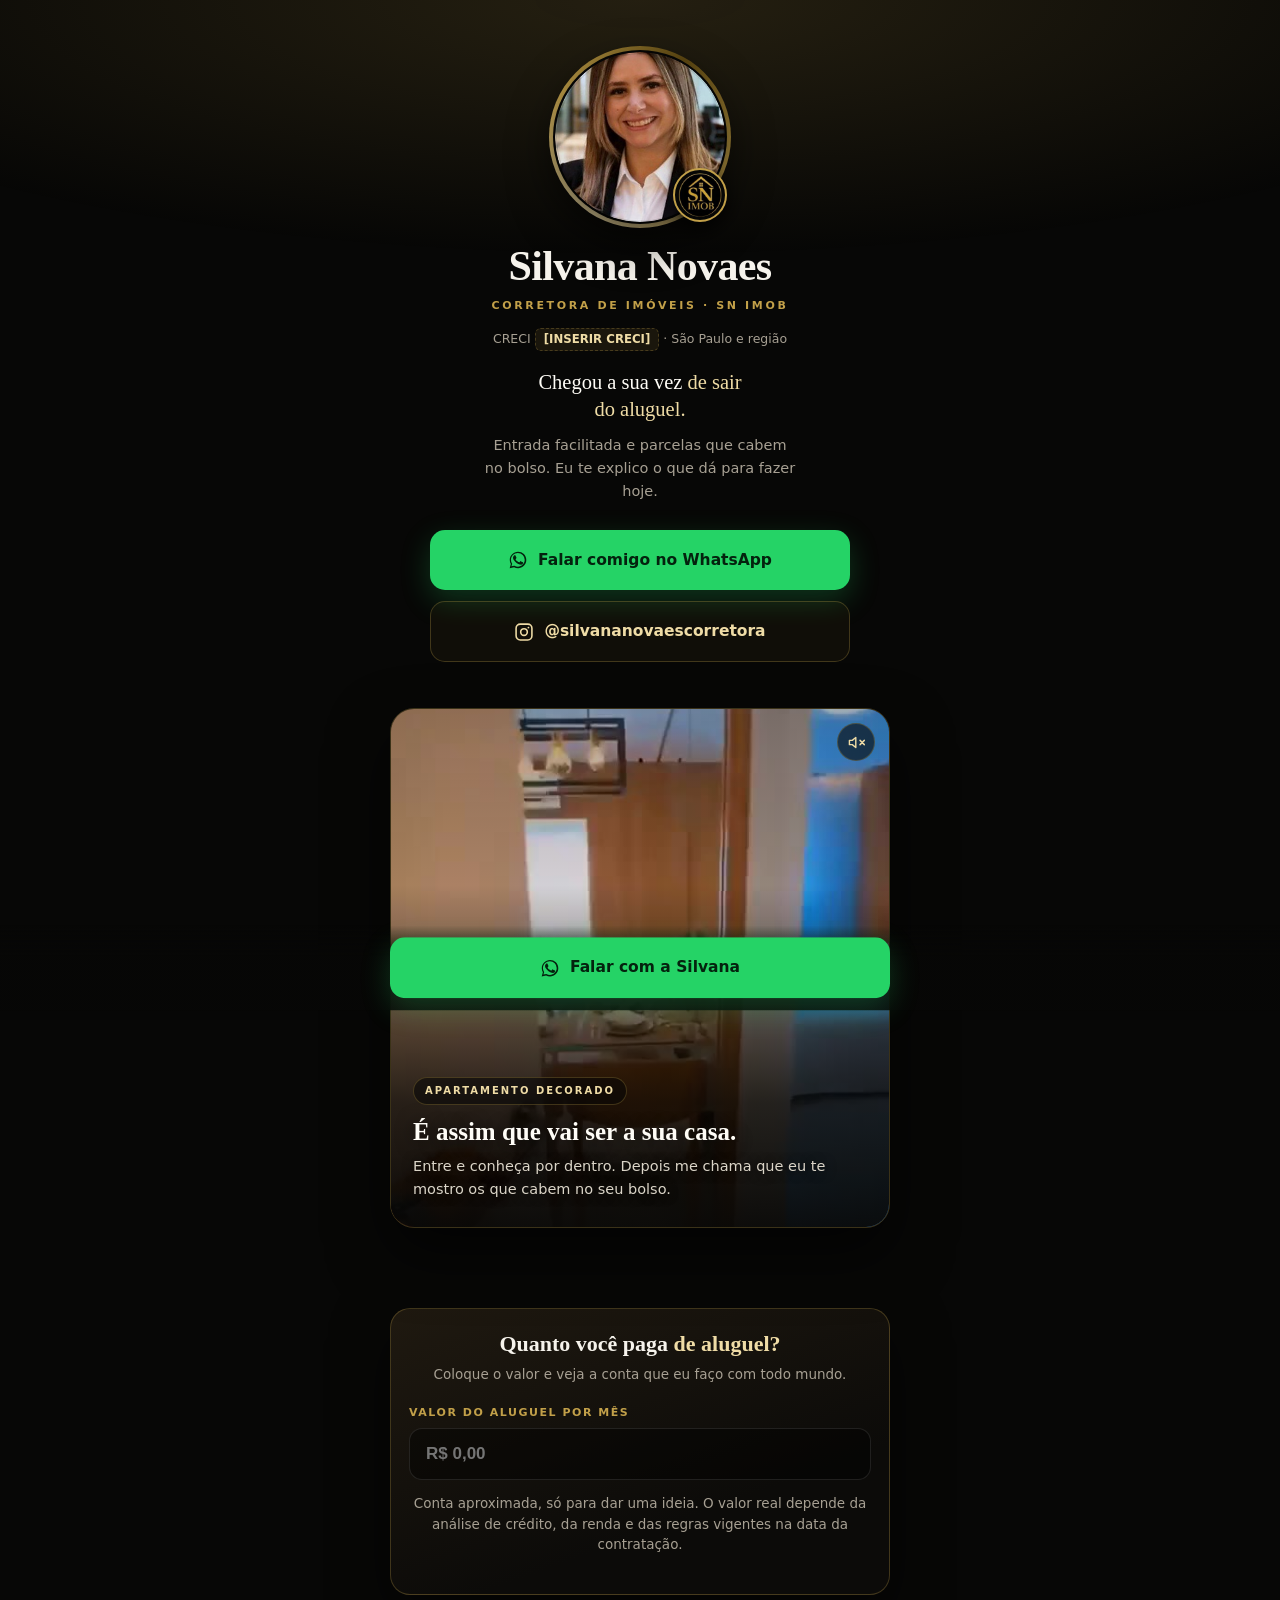
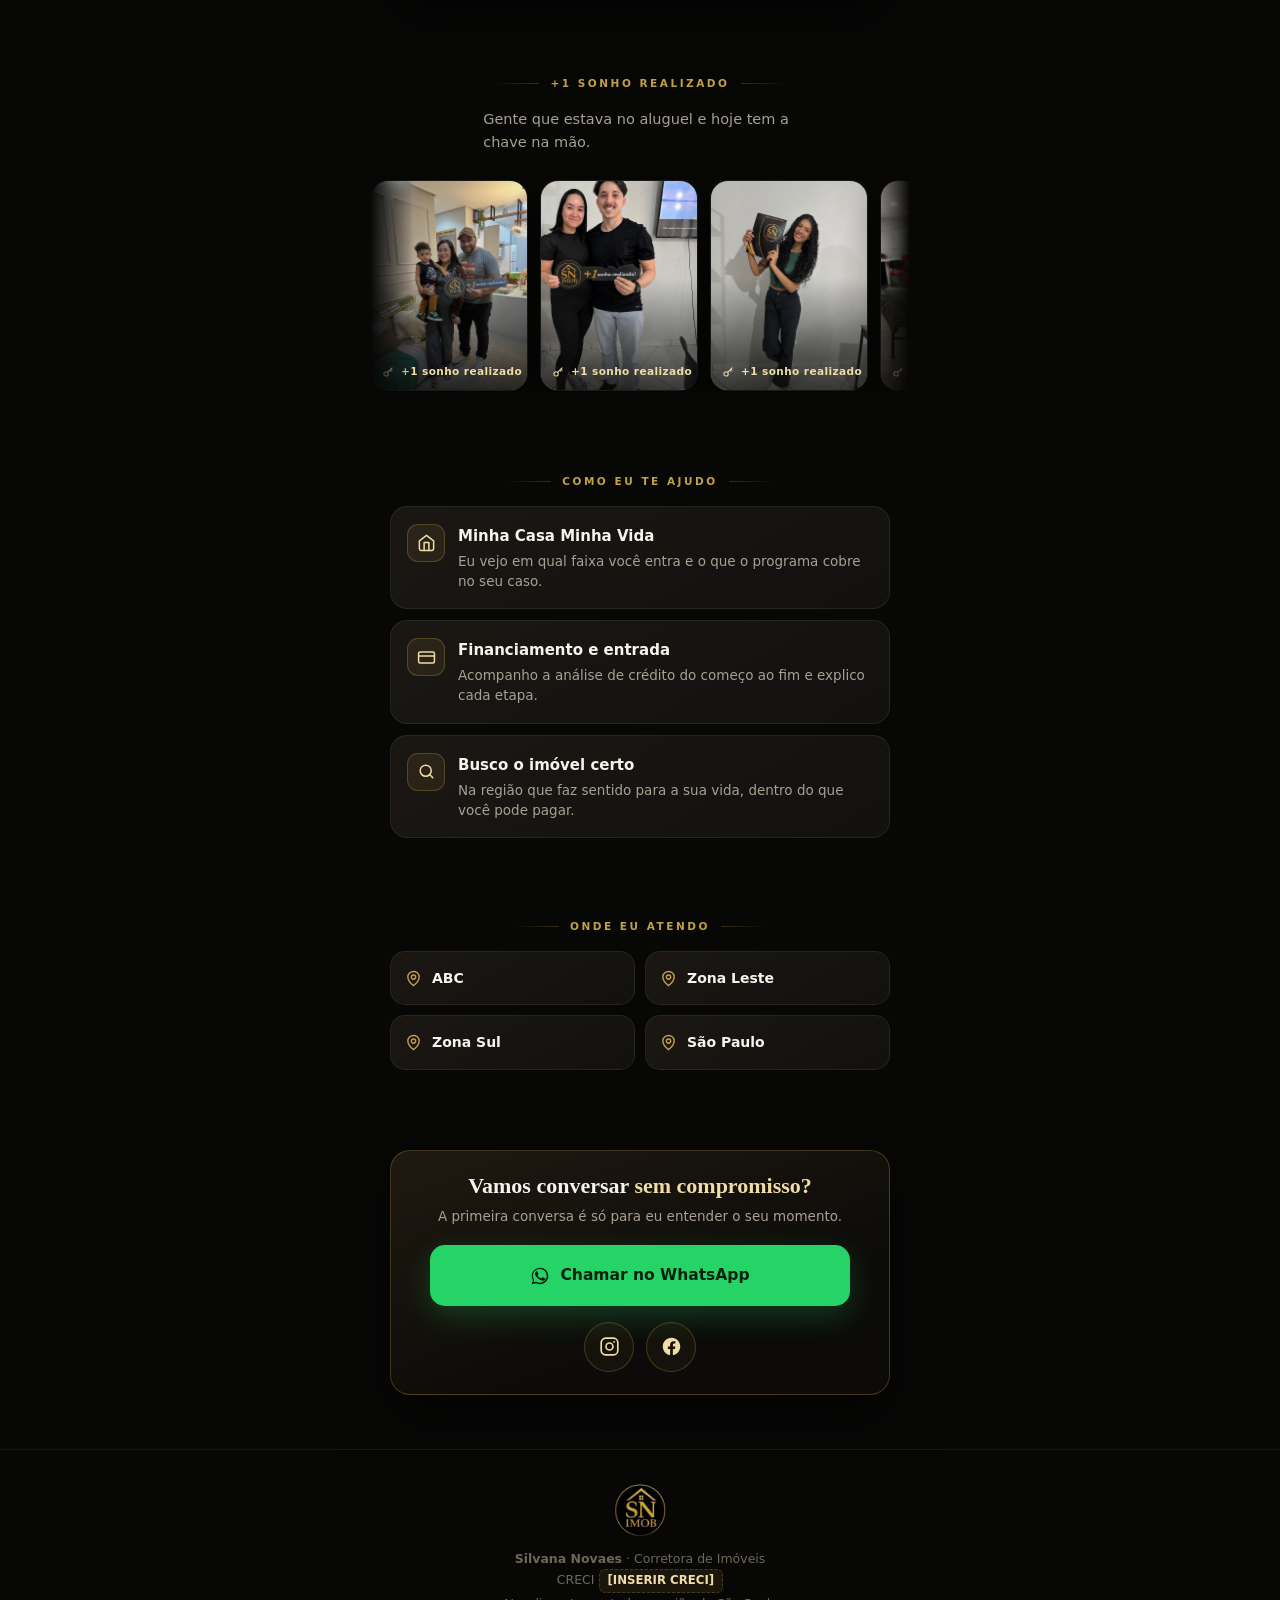
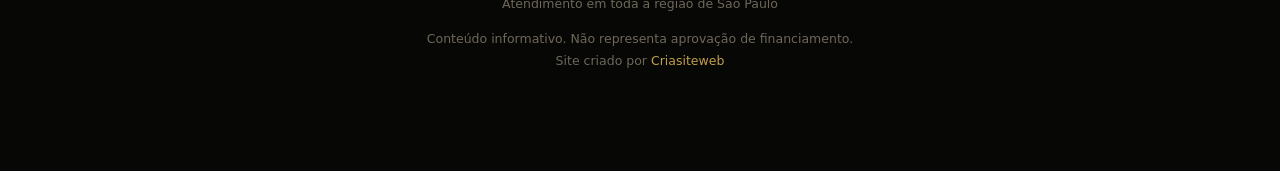
==== commit 33c9a26e: "biosite na raiz com video do decorado; site completo em /site" ====
--- a/index.html
+++ b/index.html
@@ -4,533 +4,543 @@
 <script>document.documentElement.className+=" js";</script>
 <meta charset="utf-8">
 <meta name="viewport" content="width=device-width, initial-scale=1, viewport-fit=cover">
-
 <title>Silvana Novaes | Corretora de Imóveis | SN IMOB</title>
-<meta name="description" content="Silvana Novaes, corretora de imóveis em São Paulo. Orientação sobre Minha Casa Minha Vida, financiamento imobiliário e análise de perfil para a compra do seu imóvel no ABC, Zona Leste, Zona Sul e São Paulo.">
-<meta name="author" content="Silvana Novaes">
+<meta name="description" content="Silvana Novaes, corretora de imóveis. Minha Casa Minha Vida e financiamento com entrada facilitada em toda a região de São Paulo.">
 <meta name="theme-color" content="#080807">
-<link rel="canonical" href="./index.html">
-
-<meta property="og:type" content="website">
-<meta property="og:locale" content="pt_BR">
-<meta property="og:site_name" content="Silvana Novaes — Corretora de Imóveis">
+<meta property="og:type" content="profile">
 <meta property="og:title" content="Chegou a sua vez de sair do aluguel — Silvana Novaes">
-<meta property="og:description" content="Entrada facilitada e parcelas que cabem no bolso. Minha Casa Minha Vida e financiamento em toda a região de São Paulo.">
+<meta property="og:description" content="Entrada facilitada e parcelas que cabem no bolso. Atendo toda a região de São Paulo.">
 <meta property="og:image" content="assets/img/compartilhar.jpg">
 <meta property="og:image:width" content="1200">
 <meta property="og:image:height" content="630">
-<meta name="twitter:card" content="summary_large_image">
-
 <link rel="icon" type="image/png" href="assets/img/favicon.png">
 <link rel="apple-touch-icon" href="assets/img/favicon.png">
-<link rel="stylesheet" href="assets/css/estilo.css">
+<style>
+/* =====================================================================
+   BIOSITE — Silvana Novaes / SN IMOB
+   Coluna única, estreita, sem menu. Conteúdo aparece conforme rola.
+   Paleta lida do selo dela: dourado sobre preto.
+   ===================================================================== */
+:root{
+  --preto:#070706; --carvao:#121110; --carvao-2:#1A1713;
+  --ouro:#C2A049; --ouro-claro:#EFDCA6; --ouro-fundo:rgba(194,160,73,.10);
+  --ouro-linha:rgba(194,160,73,.28);
+  --branco:#F6F3EC; --cinza:#A7A093; --cinza-2:#6F6859;
+  --wpp:#25D366; --wpp-2:#1BA851;
+  --serif:Georgia,"Iowan Old Style","Times New Roman",serif;
+  --sans:system-ui,-apple-system,BlinkMacSystemFont,"Segoe UI",Roboto,"Helvetica Neue",Arial,sans-serif;
+}
+*,*::before,*::after{box-sizing:border-box;margin:0;padding:0}
+html{-webkit-text-size-adjust:100%;scroll-behavior:smooth}
+body{
+  font-family:var(--sans);background:var(--preto);color:var(--branco);
+  line-height:1.6;font-size:16px;overflow-x:hidden;-webkit-font-smoothing:antialiased;
+  padding-bottom:calc(88px + env(safe-area-inset-bottom));
+}
+img{max-width:100%;display:block}
+a{color:inherit;text-decoration:none}
+button{font:inherit;color:inherit;background:none;border:0;cursor:pointer}
+ul{list-style:none}
+:focus-visible{outline:2px solid var(--ouro);outline-offset:3px;border-radius:8px}
+::selection{background:var(--ouro);color:#120E04}
+
+/* brilho dourado fixo no fundo */
+.brilho{position:fixed;inset:0;z-index:-1;pointer-events:none;
+  background:radial-gradient(ellipse 120% 46% at 50% 0%,rgba(194,160,73,.16),transparent 62%)}
+
+.col{width:100%;max-width:500px;margin:0 auto;padding:0 20px}
+.bloco{padding:40px 0}
+
+/* aparecer ao rolar */
+.ap{opacity:0;transform:translateY(26px);transition:opacity .7s cubic-bezier(.2,.7,.3,1),transform .7s cubic-bezier(.2,.7,.3,1)}
+.ap.vis{opacity:1;transform:none}
+.ap.d1{transition-delay:.08s}.ap.d2{transition-delay:.16s}.ap.d3{transition-delay:.24s}
+html:not(.js) .ap{opacity:1;transform:none}
+@media (prefers-reduced-motion:reduce){.ap{transition:none;opacity:1;transform:none}}
+
+.rotulo{
+  display:flex;align-items:center;justify-content:center;gap:11px;
+  font-size:10.5px;letter-spacing:.24em;text-transform:uppercase;font-weight:700;
+  color:var(--ouro);margin-bottom:16px;text-align:center;
+}
+.rotulo::before,.rotulo::after{content:"";height:1px;flex:1;max-width:46px;background:linear-gradient(90deg,transparent,var(--ouro-linha))}
+.rotulo::after{background:linear-gradient(90deg,var(--ouro-linha),transparent)}
+
+/* ------------------- TOPO: a foto dela vem primeiro ------------------ */
+.topo{padding:52px 0 6px;text-align:center}
+.moldura{position:relative;width:170px;margin:0 auto 22px}
+.moldura::before{
+  content:"";position:absolute;inset:-6px;border-radius:50%;
+  background:conic-gradient(from 210deg,var(--ouro-claro),var(--ouro),#5F4912,var(--ouro),var(--ouro-claro));
+  animation:girar 16s linear infinite;
+}
+@keyframes girar{to{transform:rotate(360deg)}}
+.moldura::after{content:"";position:absolute;inset:-2px;border-radius:50%;background:var(--preto)}
+.moldura img{
+  position:relative;z-index:2;width:170px;height:170px;border-radius:50%;
+  object-fit:cover;box-shadow:0 18px 46px rgba(0,0,0,.72);
+}
+.moldura .selo{
+  position:absolute;z-index:3;right:-2px;bottom:0;width:54px;height:54px;border-radius:50%;
+  background:var(--preto);border:2px solid var(--ouro);padding:3px;box-shadow:0 8px 20px rgba(0,0,0,.75);
+}
+@media (prefers-reduced-motion:reduce){.moldura::before{animation:none}}
+
+h1{font-family:var(--serif);font-size:clamp(31px,8.8vw,42px);font-weight:700;letter-spacing:-.015em;line-height:1.08;margin-bottom:8px}
+.cargo{font-size:11px;letter-spacing:.24em;text-transform:uppercase;font-weight:700;color:var(--ouro);margin-bottom:13px}
+.creci{font-size:12.5px;color:var(--cinza);margin-bottom:18px}
+.falta{
+  display:inline-block;color:var(--ouro-claro);background:var(--ouro-fundo);
+  border:1px dashed var(--ouro-linha);border-radius:6px;padding:1px 8px;font-weight:700;font-size:.94em;
+}
+.chamada{font-family:var(--serif);font-size:20.5px;line-height:1.35;color:#FFFDF7;max-width:22ch;margin:0 auto 10px}
+.chamada em{font-style:normal;color:var(--ouro-claro)}
+.apoio{font-size:14.5px;color:var(--cinza);max-width:34ch;margin:0 auto 26px}
+
+/* ------------------------------ BOTÕES ------------------------------ */
+.btn{
+  display:flex;align-items:center;justify-content:center;gap:10px;width:100%;
+  padding:17px 20px;border-radius:15px;font-size:15.5px;font-weight:700;
+  border:1.5px solid transparent;transition:transform .16s,background .22s,border-color .22s,box-shadow .22s;
+}
+.btn:active{transform:scale(.977)}
+.btn svg{width:20px;height:20px;flex:none}
+.btn-wpp{background:var(--wpp);color:#04220E;box-shadow:0 10px 30px rgba(37,211,102,.24)}
+.btn-wpp:hover{background:var(--wpp-2)}
+.btn-ouro{background:linear-gradient(135deg,var(--ouro-claro),var(--ouro) 58%,#93741F);color:#1C1503;box-shadow:0 10px 28px rgba(194,160,73,.24)}
+.btn-linha{border-color:var(--ouro-linha);color:var(--ouro-claro);background:rgba(194,160,73,.05)}
+.btn-linha:hover{background:rgba(194,160,73,.14);border-color:var(--ouro)}
+.btns{display:flex;flex-direction:column;gap:11px}
+
+/* --------------------------- VÍDEO DECORADO -------------------------- */
+.video{
+  position:relative;border-radius:24px;overflow:hidden;isolation:isolate;
+  border:1px solid var(--ouro-linha);box-shadow:0 26px 60px rgba(0,0,0,.6);
+  min-height:430px;display:flex;align-items:flex-end;
+}
+.video video{position:absolute;inset:0;width:100%;height:100%;object-fit:cover;z-index:-2}
+.video::after{
+  content:"";position:absolute;inset:0;z-index:-1;
+  background:linear-gradient(180deg,rgba(7,7,6,.30) 0%,rgba(7,7,6,.14) 34%,rgba(7,7,6,.82) 76%,rgba(7,7,6,.96) 100%);
+}
+.video-texto{padding:24px 22px 26px;width:100%}
+.video-texto .eti{
+  display:inline-block;font-size:10px;letter-spacing:.2em;text-transform:uppercase;font-weight:700;
+  color:var(--ouro-claro);background:rgba(7,7,6,.55);border:1px solid var(--ouro-linha);
+  border-radius:999px;padding:5px 11px;margin-bottom:12px;backdrop-filter:blur(6px);
+}
+.video-texto h2{font-family:var(--serif);font-size:25px;line-height:1.2;margin-bottom:8px;color:#FFFDF7;text-shadow:0 2px 18px rgba(0,0,0,.7)}
+.video-texto p{font-size:14.5px;color:#DBD5C8;text-shadow:0 1px 12px rgba(0,0,0,.8)}
+.video-som{
+  position:absolute;top:14px;right:14px;z-index:2;width:38px;height:38px;border-radius:50%;
+  display:grid;place-items:center;background:rgba(7,7,6,.6);border:1px solid var(--ouro-linha);
+  color:var(--ouro-claro);backdrop-filter:blur(8px);
+}
+.video-som svg{width:17px;height:17px}
+
+/* ------------------------------ REGIÕES ----------------------------- */
+.regioes{display:grid;grid-template-columns:1fr 1fr;gap:10px}
+.regiao{
+  display:flex;align-items:center;gap:10px;padding:15px 14px;border-radius:15px;text-align:left;
+  background:linear-gradient(150deg,var(--carvao-2),var(--carvao));
+  border:1px solid rgba(255,255,255,.07);transition:border-color .2s,transform .18s;
+}
+.regiao:hover{border-color:var(--ouro-linha);transform:translateY(-2px)}
+.regiao svg{width:17px;height:17px;color:var(--ouro);flex:none}
+.regiao b{font-size:14px;font-weight:700}
+
+/* ---------------------- CLIENTES: trilha rolante --------------------- */
+.trilha{
+  position:relative;margin:0 -20px;padding:4px 0 2px;
+  -webkit-mask-image:linear-gradient(90deg,transparent,#000 8%,#000 92%,transparent);
+  mask-image:linear-gradient(90deg,transparent,#000 8%,#000 92%,transparent);
+}
+.fita{display:flex;gap:12px;width:max-content;animation:correr 42s linear infinite}
+.trilha:hover .fita,.trilha:focus-within .fita{animation-play-state:paused}
+@keyframes correr{to{transform:translateX(-50%)}}
+@media (prefers-reduced-motion:reduce){
+  .fita{animation:none}
+  .trilha{overflow-x:auto;-webkit-overflow-scrolling:touch}
+}
+.cliente{
+  position:relative;flex:none;width:158px;aspect-ratio:3/4;border-radius:18px;overflow:hidden;
+  border:1px solid rgba(255,255,255,.08);box-shadow:0 14px 34px rgba(0,0,0,.5);
+}
+.cliente img{width:100%;height:100%;object-fit:cover;transition:transform .5s}
+.cliente::after{
+  content:"";position:absolute;inset:0;
+  background:linear-gradient(180deg,transparent 46%,rgba(7,7,6,.78) 100%);
+}
+.cliente span{
+  position:absolute;left:11px;bottom:10px;z-index:2;display:inline-flex;align-items:center;gap:6px;
+  font-size:10.5px;font-weight:700;letter-spacing:.04em;color:var(--ouro-claro);
+}
+.cliente span svg{width:13px;height:13px}
+.cliente:hover img{transform:scale(1.06)}
+
+/* --------------------------- O QUE EU FAÇO --------------------------- */
+.cards{display:grid;gap:11px}
+.card{
+  display:flex;gap:13px;padding:17px 16px;border-radius:17px;
+  background:linear-gradient(150deg,var(--carvao-2),var(--carvao));
+  border:1px solid rgba(255,255,255,.07);
+}
+.card .ico{
+  width:38px;height:38px;border-radius:11px;flex:none;display:grid;place-items:center;
+  background:var(--ouro-fundo);border:1px solid var(--ouro-linha);color:var(--ouro-claro);
+}
+.card .ico svg{width:19px;height:19px}
+.card h3{font-size:15px;font-weight:700;margin-bottom:3px}
+.card p{font-size:13.5px;color:var(--cinza);line-height:1.5}
+
+/* ----------------------- SIMULADOR DE FAIXA ------------------------- */
+.caixa{
+  padding:22px 18px;border-radius:20px;
+  background:linear-gradient(160deg,#1F1910,#0C0B09 68%);
+  border:1px solid var(--ouro-linha);box-shadow:0 22px 56px rgba(0,0,0,.5);
+}
+.caixa h2{font-family:var(--serif);font-size:22px;line-height:1.22;margin-bottom:6px;text-align:center}
+.caixa h2 em{font-style:normal;color:var(--ouro-claro)}
+.caixa > p{font-size:13.5px;color:var(--cinza);text-align:center;margin-bottom:18px}
+.campo{position:relative;margin-bottom:13px}
+.campo label{display:block;font-size:11px;letter-spacing:.14em;text-transform:uppercase;font-weight:700;color:var(--ouro);margin-bottom:7px}
+.campo input{
+  width:100%;padding:15px 16px;border-radius:13px;font-size:17px;font-weight:700;
+  background:rgba(0,0,0,.42);border:1.5px solid rgba(255,255,255,.1);color:var(--branco);
+  transition:border-color .2s,box-shadow .2s;
+}
+.campo input:focus{outline:0;border-color:var(--ouro);box-shadow:0 0 0 3px rgba(194,160,73,.16)}
+.saida{
+  margin-top:4px;padding:15px 16px;border-radius:13px;font-size:14px;line-height:1.5;
+  background:var(--ouro-fundo);border:1px solid var(--ouro-linha);color:var(--ouro-claro);
+  display:none;
+}
+.saida.on{display:block;animation:surgir .35s ease}
+@keyframes surgir{from{opacity:0;transform:translateY(-6px)}to{opacity:1;transform:none}}
+.saida b{color:#FFF6DC}
+.nota{font-size:11.5px;color:var(--cinza-2);line-height:1.5;margin-top:12px;text-align:center}
+
+/* ------------------------------ RODAPÉ ------------------------------ */
+.redes{display:flex;justify-content:center;gap:12px;margin-top:4px}
+.rede{
+  width:50px;height:50px;border-radius:50%;display:grid;place-items:center;
+  border:1px solid var(--ouro-linha);background:rgba(194,160,73,.05);color:var(--ouro-claro);
+  transition:background .2s,transform .18s;
+}
+.rede:hover{background:rgba(194,160,73,.16);transform:translateY(-2px)}
+.rede svg{width:21px;height:21px}
+.rodape{padding:34px 0 12px;text-align:center;border-top:1px solid rgba(255,255,255,.06);margin-top:14px}
+.rodape img{width:52px;height:52px;margin:0 auto 12px;border-radius:50%}
+.rodape p{font-size:12.5px;color:var(--cinza-2);line-height:1.7}
+.rodape a{color:var(--ouro)}
+
+/* ------------------------ BOTÃO FIXO DE WPP ------------------------- */
+.fixo{
+  position:fixed;left:0;right:0;bottom:0;z-index:40;
+  padding:12px 20px calc(12px + env(safe-area-inset-bottom));
+  background:linear-gradient(180deg,rgba(7,7,6,0),rgba(7,7,6,.92) 38%);
+  transform:translateY(130%);transition:transform .4s cubic-bezier(.2,.7,.3,1);
+}
+.fixo.on{transform:none}
+.fixo .dentro{max-width:500px;margin:0 auto}
+
+@media (min-width:640px){
+  .col{max-width:540px}
+  .video{min-height:520px}
+  .btns{max-width:420px;margin:0 auto}
+}
+</style>
 </head>
 <body>
 
-<a class="pular" href="#conteudo">Pular para o conteúdo</a>
-
-<!-- ===================== CABEÇALHO ===================== -->
-<header class="cabecalho">
-  <div class="container">
-    <a class="marca" href="#inicio" aria-label="Silvana Novaes — início">
-      <img src="assets/img/logo.png" alt="Logo SN IMOB" width="40" height="40">
-      <span>
-        <span class="marca-nome">Silvana Novaes</span>
-        <span class="marca-sub">Corretora de Imóveis</span>
-      </span>
+<div class="brilho" aria-hidden="true"></div>
+
+<!-- ===================== TOPO: FOTO DELA PRIMEIRO ===================== -->
+<header class="topo">
+  <div class="col">
+    <div class="moldura ap">
+      <img src="assets/img/perfil.png" alt="Silvana Novaes, corretora de imóveis" width="170" height="170" fetchpriority="high">
+      <img class="selo" src="assets/img/logo.png" alt="" width="54" height="54">
+    </div>
+
+    <h1 class="ap d1">Silvana Novaes</h1>
+    <p class="cargo ap d1">Corretora de Imóveis · SN IMOB</p>
+    <p class="creci ap d1">CRECI <span class="falta">[INSERIR CRECI]</span> · São Paulo e região</p>
+
+    <p class="chamada ap d2">Chegou a sua vez <em>de sair do aluguel.</em></p>
+    <p class="apoio ap d2">Entrada facilitada e parcelas que cabem no bolso. Eu te explico o que dá para fazer hoje.</p>
+
+    <div class="btns ap d3">
+      <a class="btn btn-wpp" href="#" data-wpp="Oi, Silvana! Vi o seu site e quero saber como sair do aluguel.">
+        <svg viewBox="0 0 24 24" fill="currentColor" aria-hidden="true"><path d="M17.47 14.38c-.3-.15-1.75-.86-2.02-.96-.27-.1-.47-.15-.67.15-.2.3-.77.96-.94 1.16-.17.2-.35.22-.64.07-.3-.15-1.25-.46-2.38-1.47-.88-.78-1.47-1.75-1.64-2.05-.17-.3-.02-.46.13-.6.13-.13.3-.35.45-.52.15-.17.2-.3.3-.5.1-.2.05-.37-.02-.52-.08-.15-.67-1.6-.92-2.2-.24-.58-.49-.5-.67-.5h-.57c-.2 0-.52.07-.79.37-.27.3-1.04 1.01-1.04 2.47s1.06 2.86 1.21 3.06c.15.2 2.1 3.2 5.08 4.49.71.3 1.26.49 1.69.63.71.22 1.36.19 1.87.12.57-.09 1.75-.72 2-1.41.25-.69.25-1.28.17-1.41-.07-.13-.27-.2-.57-.35M12.04 2C6.58 2 2.13 6.45 2.13 11.91c0 1.75.46 3.45 1.32 4.95L2 22l5.25-1.38c1.45.79 3.08 1.21 4.79 1.21h.01c5.46 0 9.9-4.45 9.9-9.91 0-2.65-1.03-5.14-2.9-7.01A9.82 9.82 0 0 0 12.04 2m0 18.15h-.01c-1.53 0-3.03-.41-4.34-1.19l-.31-.18-3.23.85.86-3.15-.2-.32a8.19 8.19 0 0 1-1.26-4.36c0-4.54 3.7-8.23 8.25-8.23 2.2 0 4.27.86 5.83 2.42a8.18 8.18 0 0 1 2.41 5.82c0 4.54-3.7 8.24-8.2 8.24"/></svg>
+        Falar comigo no WhatsApp
+      </a>
+      <a class="btn btn-linha" href="https://www.instagram.com/silvananovaescorretora/" target="_blank" rel="noopener">
+        <svg viewBox="0 0 24 24" fill="none" stroke="currentColor" stroke-width="1.9" aria-hidden="true"><rect x="2.5" y="2.5" width="19" height="19" rx="5"/><circle cx="12" cy="12" r="4"/><circle cx="17.3" cy="6.7" r="1.1" fill="currentColor" stroke="none"/></svg>
+        @silvananovaescorretora
+      </a>
+    </div>
+  </div>
+</header>
+
+<!-- ===================== VÍDEO DO DECORADO ===================== -->
+<section class="bloco">
+  <div class="col">
+    <div class="video ap">
+      <video id="vid" poster="assets/img/decorado-poster.jpg" autoplay muted loop playsinline preload="metadata"></video>
+      <button class="video-som" id="som" type="button" aria-label="Ativar som do vídeo">
+        <svg viewBox="0 0 24 24" fill="none" stroke="currentColor" stroke-width="2" stroke-linecap="round" stroke-linejoin="round" aria-hidden="true"><path d="M11 5 6 9H2v6h4l5 4z"/><path d="m23 9-6 6M17 9l6 6"/></svg>
+      </button>
+      <div class="video-texto">
+        <span class="eti">Apartamento decorado</span>
+        <h2>É assim que vai ser a sua casa.</h2>
+        <p>Entre e conheça por dentro. Depois me chama que eu te mostro os que cabem no seu bolso.</p>
+      </div>
+    </div>
+  </div>
+</section>
+
+<!-- ===================== SIMULADOR ===================== -->
+<section class="bloco">
+  <div class="col">
+    <div class="caixa ap">
+      <h2>Quanto você paga <em>de aluguel?</em></h2>
+      <p>Coloque o valor e veja a conta que eu faço com todo mundo.</p>
+
+      <div class="campo">
+        <label for="aluguel">Valor do aluguel por mês</label>
+        <input id="aluguel" type="text" inputmode="numeric" autocomplete="off" placeholder="R$ 0,00">
+      </div>
+
+      <div class="saida" id="saida" role="status" aria-live="polite"></div>
+
+      <p class="nota">Conta aproximada, só para dar uma ideia. O valor real depende da análise de crédito, da renda e das regras vigentes na data da contratação.</p>
+    </div>
+  </div>
+</section>
+
+<!-- ===================== CLIENTES ===================== -->
+<section class="bloco">
+  <div class="col">
+    <p class="rotulo ap">+1 sonho realizado</p>
+    <p class="apoio ap" style="margin-bottom:22px">Gente que estava no aluguel e hoje tem a chave na mão.</p>
+  </div>
+  <div class="col">
+    <div class="trilha ap">
+      <div class="fita" id="fita"></div>
+    </div>
+  </div>
+</section>
+
+<!-- ===================== O QUE EU FAÇO ===================== -->
+<section class="bloco">
+  <div class="col">
+    <p class="rotulo ap">Como eu te ajudo</p>
+    <div class="cards">
+      <div class="card ap">
+        <span class="ico"><svg viewBox="0 0 24 24" fill="none" stroke="currentColor" stroke-width="1.9" stroke-linecap="round" stroke-linejoin="round" aria-hidden="true"><path d="m3 10 9-7 9 7v10a2 2 0 0 1-2 2H5a2 2 0 0 1-2-2z"/><path d="M9 22V12h6v10"/></svg></span>
+        <div><h3>Minha Casa Minha Vida</h3><p>Eu vejo em qual faixa você entra e o que o programa cobre no seu caso.</p></div>
+      </div>
+      <div class="card ap d1">
+        <span class="ico"><svg viewBox="0 0 24 24" fill="none" stroke="currentColor" stroke-width="1.9" stroke-linecap="round" stroke-linejoin="round" aria-hidden="true"><rect x="2" y="5" width="20" height="14" rx="2"/><path d="M2 10h20"/></svg></span>
+        <div><h3>Financiamento e entrada</h3><p>Acompanho a análise de crédito do começo ao fim e explico cada etapa.</p></div>
+      </div>
+      <div class="card ap d2">
+        <span class="ico"><svg viewBox="0 0 24 24" fill="none" stroke="currentColor" stroke-width="1.9" stroke-linecap="round" stroke-linejoin="round" aria-hidden="true"><circle cx="11" cy="11" r="7"/><path d="m20 20-3.5-3.5"/></svg></span>
+        <div><h3>Busco o imóvel certo</h3><p>Na região que faz sentido para a sua vida, dentro do que você pode pagar.</p></div>
+      </div>
+    </div>
+  </div>
+</section>
+
+<!-- ===================== REGIÕES ===================== -->
+<section class="bloco">
+  <div class="col">
+    <p class="rotulo ap">Onde eu atendo</p>
+    <div class="regioes" id="regioes"></div>
+  </div>
+</section>
+
+<!-- ===================== CHAMADA FINAL ===================== -->
+<section class="bloco">
+  <div class="col">
+    <div class="caixa ap" style="text-align:center">
+      <h2>Vamos conversar <em>sem compromisso?</em></h2>
+      <p>A primeira conversa é só para eu entender o seu momento.</p>
+      <div class="btns">
+        <a class="btn btn-wpp" href="#" data-wpp="Oi, Silvana! Quero conversar sobre sair do aluguel.">
+          <svg viewBox="0 0 24 24" fill="currentColor" aria-hidden="true"><path d="M17.47 14.38c-.3-.15-1.75-.86-2.02-.96-.27-.1-.47-.15-.67.15-.2.3-.77.96-.94 1.16-.17.2-.35.22-.64.07-.3-.15-1.25-.46-2.38-1.47-.88-.78-1.47-1.75-1.64-2.05-.17-.3-.02-.46.13-.6.13-.13.3-.35.45-.52.15-.17.2-.3.3-.5.1-.2.05-.37-.02-.52-.08-.15-.67-1.6-.92-2.2-.24-.58-.49-.5-.67-.5h-.57c-.2 0-.52.07-.79.37-.27.3-1.04 1.01-1.04 2.47s1.06 2.86 1.21 3.06c.15.2 2.1 3.2 5.08 4.49.71.3 1.26.49 1.69.63.71.22 1.36.19 1.87.12.57-.09 1.75-.72 2-1.41.25-.69.25-1.28.17-1.41-.07-.13-.27-.2-.57-.35M12.04 2C6.58 2 2.13 6.45 2.13 11.91c0 1.75.46 3.45 1.32 4.95L2 22l5.25-1.38c1.45.79 3.08 1.21 4.79 1.21h.01c5.46 0 9.9-4.45 9.9-9.91 0-2.65-1.03-5.14-2.9-7.01A9.82 9.82 0 0 0 12.04 2m0 18.15h-.01c-1.53 0-3.03-.41-4.34-1.19l-.31-.18-3.23.85.86-3.15-.2-.32a8.19 8.19 0 0 1-1.26-4.36c0-4.54 3.7-8.23 8.25-8.23 2.2 0 4.27.86 5.83 2.42a8.18 8.18 0 0 1 2.41 5.82c0 4.54-3.7 8.24-8.2 8.24"/></svg>
+          Chamar no WhatsApp
+        </a>
+      </div>
+      <div class="redes" style="margin-top:16px">
+        <a class="rede" href="https://www.instagram.com/silvananovaescorretora/" target="_blank" rel="noopener" aria-label="Instagram da Silvana">
+          <svg viewBox="0 0 24 24" fill="none" stroke="currentColor" stroke-width="1.9" aria-hidden="true"><rect x="2.5" y="2.5" width="19" height="19" rx="5"/><circle cx="12" cy="12" r="4"/><circle cx="17.3" cy="6.7" r="1.1" fill="currentColor" stroke="none"/></svg>
+        </a>
+        <a class="rede" href="https://www.facebook.com/share/1Dpp9tgstc/" target="_blank" rel="noopener" aria-label="Facebook da Silvana">
+          <svg viewBox="0 0 24 24" fill="currentColor" aria-hidden="true"><path d="M22 12.06C22 6.5 17.52 2 12 2S2 6.5 2 12.06c0 5.02 3.66 9.18 8.44 9.94v-7.03H7.9v-2.91h2.54V9.85c0-2.52 1.49-3.91 3.77-3.91 1.09 0 2.24.2 2.24.2v2.46h-1.26c-1.24 0-1.63.78-1.63 1.57v1.89h2.78l-.45 2.91h-2.33V22c4.78-.76 8.44-4.92 8.44-9.94z"/></svg>
+        </a>
+      </div>
+    </div>
+  </div>
+</section>
+
+<footer class="rodape">
+  <div class="col">
+    <img src="assets/img/logo.png" alt="SN IMOB" width="52" height="52">
+    <p>
+      <b>Silvana Novaes</b> · Corretora de Imóveis<br>
+      CRECI <span class="falta">[INSERIR CRECI]</span><br>
+      Atendimento em toda a região de São Paulo
+    </p>
+    <p style="margin-top:14px">
+      Conteúdo informativo. Não representa aprovação de financiamento.<br>
+      Site criado por <a href="https://criasiteweb.github.io" target="_blank" rel="noopener">Criasiteweb</a>
+    </p>
+  </div>
+</footer>
+
+<div class="fixo" id="fixo">
+  <div class="dentro">
+    <a class="btn btn-wpp" href="#" data-wpp="Oi, Silvana! Vi o seu site e quero saber como sair do aluguel.">
+      <svg viewBox="0 0 24 24" fill="currentColor" aria-hidden="true"><path d="M17.47 14.38c-.3-.15-1.75-.86-2.02-.96-.27-.1-.47-.15-.67.15-.2.3-.77.96-.94 1.16-.17.2-.35.22-.64.07-.3-.15-1.25-.46-2.38-1.47-.88-.78-1.47-1.75-1.64-2.05-.17-.3-.02-.46.13-.6.13-.13.3-.35.45-.52.15-.17.2-.3.3-.5.1-.2.05-.37-.02-.52-.08-.15-.67-1.6-.92-2.2-.24-.58-.49-.5-.67-.5h-.57c-.2 0-.52.07-.79.37-.27.3-1.04 1.01-1.04 2.47s1.06 2.86 1.21 3.06c.15.2 2.1 3.2 5.08 4.49.71.3 1.26.49 1.69.63.71.22 1.36.19 1.87.12.57-.09 1.75-.72 2-1.41.25-.69.25-1.28.17-1.41-.07-.13-.27-.2-.57-.35M12.04 2C6.58 2 2.13 6.45 2.13 11.91c0 1.75.46 3.45 1.32 4.95L2 22l5.25-1.38c1.45.79 3.08 1.21 4.79 1.21h.01c5.46 0 9.9-4.45 9.9-9.91 0-2.65-1.03-5.14-2.9-7.01A9.82 9.82 0 0 0 12.04 2m0 18.15h-.01c-1.53 0-3.03-.41-4.34-1.19l-.31-.18-3.23.85.86-3.15-.2-.32a8.19 8.19 0 0 1-1.26-4.36c0-4.54 3.7-8.23 8.25-8.23 2.2 0 4.27.86 5.83 2.42a8.18 8.18 0 0 1 2.41 5.82c0 4.54-3.7 8.24-8.2 8.24"/></svg>
+      Falar com a Silvana
     </a>
-
-    <nav class="nav-desktop" aria-label="Navegação principal">
-      <ul>
-        <li><a href="#inicio">Início</a></li>
-        <li><a href="#sobre">Sobre</a></li>
-        <li><a href="#mcmv">Minha Casa Minha Vida</a></li>
-        <li><a href="#empreendimentos">Empreendimentos</a></li>
-        <li><a href="#imoveis">Encontre seu imóvel</a></li>
-        <li><a href="#financiamento">Financiamento</a></li>
-        <li><a href="#faq">FAQ</a></li>
-        <li><a href="#contato">Contato</a></li>
-      </ul>
-    </nav>
-
-    <a class="btn btn--ouro btn--peq cabecalho-acao" href="#analisar">Analisar meu perfil</a>
-
-    <button class="hamburger" id="btn-menu" aria-label="Abrir menu" aria-expanded="false" aria-controls="menu-mobile">
-      <span></span><span></span><span></span>
-    </button>
-  </div>
-</header>
-
-<!-- ===================== MENU MOBILE ===================== -->
-<nav class="menu-mobile" id="menu-mobile" aria-label="Menu">
-  <ul>
-    <li><a href="#inicio">Início <svg viewBox="0 0 24 24" fill="none" stroke="currentColor" stroke-width="2" aria-hidden="true"><path d="M5 12h14M13 6l6 6-6 6"/></svg></a></li>
-    <li><a href="#sobre">Sobre <svg viewBox="0 0 24 24" fill="none" stroke="currentColor" stroke-width="2" aria-hidden="true"><path d="M5 12h14M13 6l6 6-6 6"/></svg></a></li>
-    <li><a href="#mcmv">Minha Casa Minha Vida <svg viewBox="0 0 24 24" fill="none" stroke="currentColor" stroke-width="2" aria-hidden="true"><path d="M5 12h14M13 6l6 6-6 6"/></svg></a></li>
-    <li><a href="#empreendimentos">Empreendimentos <svg viewBox="0 0 24 24" fill="none" stroke="currentColor" stroke-width="2" aria-hidden="true"><path d="M5 12h14M13 6l6 6-6 6"/></svg></a></li>
-    <li><a href="#imoveis">Encontre seu imóvel <svg viewBox="0 0 24 24" fill="none" stroke="currentColor" stroke-width="2" aria-hidden="true"><path d="M5 12h14M13 6l6 6-6 6"/></svg></a></li>
-    <li><a href="#financiamento">Financiamento <svg viewBox="0 0 24 24" fill="none" stroke="currentColor" stroke-width="2" aria-hidden="true"><path d="M5 12h14M13 6l6 6-6 6"/></svg></a></li>
-    <li><a href="#faq">FAQ <svg viewBox="0 0 24 24" fill="none" stroke="currentColor" stroke-width="2" aria-hidden="true"><path d="M5 12h14M13 6l6 6-6 6"/></svg></a></li>
-    <li><a href="#contato">Contato <svg viewBox="0 0 24 24" fill="none" stroke="currentColor" stroke-width="2" aria-hidden="true"><path d="M5 12h14M13 6l6 6-6 6"/></svg></a></li>
-  </ul>
-
-  <div class="btn-grupo">
-    <a class="btn btn--ouro btn--bloco" href="#analisar">Analisar meu perfil</a>
-    <button class="btn btn--wpp btn--bloco" data-wpp="geral">Falar com a Silvana</button>
-  </div>
-
-  <div class="menu-redes">
-    <a href="#" data-link="instagram" target="_blank" rel="noopener" aria-label="Instagram da Silvana">
-      <svg viewBox="0 0 24 24" fill="none" stroke="currentColor" stroke-width="1.9" aria-hidden="true"><rect x="2.5" y="2.5" width="19" height="19" rx="5"/><circle cx="12" cy="12" r="4"/><circle cx="17.3" cy="6.7" r="1.1" fill="currentColor" stroke="none"/></svg>
-    </a>
-    <a href="#" data-link="facebook" target="_blank" rel="noopener" aria-label="Facebook da Silvana">
-      <svg viewBox="0 0 24 24" fill="currentColor" aria-hidden="true"><path d="M22 12.06C22 6.5 17.52 2 12 2S2 6.5 2 12.06c0 5.02 3.66 9.18 8.44 9.94v-7.03H7.9v-2.91h2.54V9.85c0-2.52 1.49-3.91 3.77-3.91 1.09 0 2.24.2 2.24.2v2.46h-1.26c-1.24 0-1.63.78-1.63 1.57v1.89h2.78l-.45 2.91h-2.33V22c4.78-.76 8.44-4.92 8.44-9.94z"/></svg>
-    </a>
-  </div>
-</nav>
-
-<main id="conteudo">
-
-<!-- ===================== TOPO (vídeo de fundo) ===================== -->
-<section class="cine" id="inicio">
-  <div class="cine-midia">
-    <video id="cine-video" poster="assets/img/hero-poster.jpg"
-           autoplay muted loop playsinline preload="metadata"
-           aria-hidden="true" tabindex="-1">
-      <source src="assets/video/hero.mp4" type="video/mp4">
-    </video>
-  </div>
-  <div class="cine-veu" aria-hidden="true"></div>
-
-  <div class="cine-conteudo">
-    <div class="cine-texto">
-      <span class="cine-selo">
-        <img src="assets/img/logo.png" alt="" width="30" height="30" fetchpriority="high">
-        <span>SN IMOB · São Paulo e região</span>
-      </span>
-
-      <h1>Chegou a sua vez <em>de sair do aluguel.</em></h1>
-
-      <p class="cine-linha">
-        Se você consegue pagar aluguel, você consegue pagar o financiamento.
-        <b>Entrada facilitada e parcelas que cabem no bolso</b> — eu analiso o seu
-        perfil e te mostro o que dá para fazer hoje.
-      </p>
-
-      <div class="cine-acoes">
-        <button class="btn btn--wpp" data-wpp="geral"><svg viewBox="0 0 24 24" fill="currentColor" aria-hidden="true"><path d="M17.47 14.38c-.3-.15-1.75-.86-2.02-.96-.27-.1-.47-.15-.67.15-.2.3-.77.96-.94 1.16-.17.2-.35.22-.64.07-.3-.15-1.25-.46-2.38-1.47-.88-.78-1.47-1.75-1.64-2.05-.17-.3-.02-.46.13-.6.13-.13.3-.35.45-.52.15-.17.2-.3.3-.5.1-.2.05-.37-.02-.52-.08-.15-.67-1.6-.92-2.2-.24-.58-.49-.5-.67-.5h-.57c-.2 0-.52.07-.79.37-.27.3-1.04 1.01-1.04 2.47s1.06 2.86 1.21 3.06c.15.2 2.1 3.2 5.08 4.49.71.3 1.26.49 1.69.63.71.22 1.36.19 1.87.12.57-.09 1.75-.72 2-1.41.25-.69.25-1.28.17-1.41-.07-.13-.27-.2-.57-.35M12.04 2C6.58 2 2.13 6.45 2.13 11.91c0 1.75.46 3.45 1.32 4.95L2 22l5.25-1.38c1.45.79 3.08 1.21 4.79 1.21h.01c5.46 0 9.9-4.45 9.9-9.91 0-2.65-1.03-5.14-2.9-7.01A9.82 9.82 0 0 0 12.04 2m0 18.15h-.01c-1.53 0-3.03-.41-4.34-1.19l-.31-.18-3.23.85.86-3.15-.2-.32a8.19 8.19 0 0 1-1.26-4.36c0-4.54 3.7-8.23 8.25-8.23 2.2 0 4.27.86 5.83 2.42a8.18 8.18 0 0 1 2.41 5.82c0 4.54-3.7 8.24-8.2 8.24"/></svg>Falar com a Silvana</button>
-        <a class="btn btn--linha" href="#analisar">Analisar meu perfil</a>
-      </div>
-
-      <p class="cine-chave">
-        <svg viewBox="0 0 24 24" fill="none" stroke="currentColor" stroke-width="1.8" stroke-linecap="round" stroke-linejoin="round" aria-hidden="true"><circle cx="7.5" cy="16.5" r="4"/><path d="m10.4 13.6 8.1-8.1M16.5 7.4l2.1 2.1M14.4 9.5l2.1 2.1"/></svg>
-        +1 sonho realizado
-      </p>
-    </div>
-  </div>
-
-  <svg class="cine-desce" viewBox="0 0 24 24" fill="none" stroke="currentColor" stroke-width="1.8" stroke-linecap="round" stroke-linejoin="round" aria-hidden="true"><path d="m6 9 6 6 6-6"/></svg>
-</section>
-
-<!-- ===================== FAIXA DE REGIÕES ===================== -->
-<div class="faixa-regioes">
-  <div class="container">
-    <b>Regiões onde atuo:</b>
-    <ul id="lista-regioes"></ul>
   </div>
 </div>
 
-<!-- ===================== SOBRE ===================== -->
-<section class="secao secao--branca sobre" id="sobre">
-  <div class="container">
-    <div class="sobre-grid">
-      <div class="sobre-foto rv">
-        <img src="assets/img/silvana-rosto.jpg" alt="Silvana Novaes" width="560" height="560" loading="lazy">
-      </div>
-      <div class="rv">
-        <p class="sobretitulo">Sobre mim</p>
-        <h2>Prazer, eu sou a <span class="dourado">Silvana</span>.</h2>
-        <p>Sou corretora de imóveis e trabalho com atendimento personalizado para quem quer sair do aluguel e conquistar o próprio imóvel.</p>
-        <p>O meu trabalho começa antes do imóvel: entender o seu momento, a sua renda e o que é possível hoje. A partir daí eu te oriento sobre o Minha Casa Minha Vida, sobre o financiamento imobiliário e sobre os caminhos que existem para o seu caso.</p>
-        <p>Depois disso a gente busca o imóvel adequado ao seu perfil — na região que faz sentido para a sua vida, com o que é importante para você.</p>
-
-        <ul class="lista-check">
-          <li><svg viewBox="0 0 24 24" fill="none" stroke="currentColor" stroke-width="2.4" stroke-linecap="round" stroke-linejoin="round" aria-hidden="true"><path d="M20 6 9 17l-5-5"/></svg> Orientação sobre o Minha Casa Minha Vida</li>
-          <li><svg viewBox="0 0 24 24" fill="none" stroke="currentColor" stroke-width="2.4" stroke-linecap="round" stroke-linejoin="round" aria-hidden="true"><path d="M20 6 9 17l-5-5"/></svg> Acompanhamento no processo de financiamento</li>
-          <li><svg viewBox="0 0 24 24" fill="none" stroke="currentColor" stroke-width="2.4" stroke-linecap="round" stroke-linejoin="round" aria-hidden="true"><path d="M20 6 9 17l-5-5"/></svg> Análise de perfil antes de escolher o imóvel</li>
-          <li><svg viewBox="0 0 24 24" fill="none" stroke="currentColor" stroke-width="2.4" stroke-linecap="round" stroke-linejoin="round" aria-hidden="true"><path d="M20 6 9 17l-5-5"/></svg> Busca do imóvel adequado ao seu perfil</li>
-        </ul>
-
-        <div class="btn-grupo" style="margin-top:26px">
-          <a class="btn btn--ouro" href="#analisar">Analisar meu perfil</a>
-          <button class="btn btn--linha" data-wpp="geral">Falar comigo</button>
-        </div>
-      </div>
-    </div>
-  </div>
-</section>
-
-<!-- ===================== MINHA CASA MINHA VIDA ===================== -->
-<section class="secao secao--veu" id="mcmv">
-  <div class="container">
-    <div class="cabecalho-secao rv">
-      <p class="sobretitulo">Programa habitacional</p>
-      <h2>Minha Casa <span class="dourado">Minha Vida</span></h2>
-      <p class="texto">O programa atende famílias por faixas de renda definidas pelo Ministério das Cidades. Abaixo estão as faixas urbanas vigentes, transcritas da portaria oficial.</p>
-    </div>
-
-    <div class="faixas" id="lista-faixas"></div>
-    <p class="texto" id="mcmv-teto" style="margin-bottom:18px"></p>
-    <div class="nota-fonte rv" id="mcmv-fonte"></div>
-
-    <div class="cabecalho-secao rv" style="margin-top:44px">
-      <h3 style="font-size:23px;margin-bottom:8px">O que define se você se enquadra</h3>
-      <p class="texto">A possibilidade de enquadramento não depende de um fator só. Estes são os pontos que entram na conta:</p>
-    </div>
-    <ul class="fatores rv" id="lista-fatores"></ul>
-
-    <div class="aviso js-aviso-mcmv rv" style="margin-top:24px"></div>
-
-    <div class="btn-grupo rv" style="margin-top:26px">
-      <a class="btn btn--ouro" href="#analisar">Analisar meu perfil</a>
-      <a class="btn btn--linha" href="#pagar">Quanto posso pagar?</a>
-    </div>
-  </div>
-</section>
-
-<!-- ===================== FERRAMENTA 1 — ANALISAR MEU PERFIL ===================== -->
-<section class="secao secao--branca" id="analisar">
-  <div class="container">
-    <div class="cabecalho-secao cabecalho-secao--centro rv">
-      <p class="sobretitulo">Ferramenta</p>
-      <h2>Descubra quais opções podem fazer <span class="dourado">sentido para o seu perfil</span></h2>
-      <p class="texto">São 10 perguntas rápidas. No final você confere o resumo e envia tudo organizado para mim pelo WhatsApp.</p>
-    </div>
-    <div class="ferramenta rv" id="ferramenta-perfil"></div>
-  </div>
-</section>
-
-<!-- ===================== FERRAMENTA 2 — QUANTO POSSO PAGAR ===================== -->
-<section class="secao secao--creme" id="pagar">
-  <div class="container">
-    <div class="cabecalho-secao cabecalho-secao--centro rv">
-      <p class="sobretitulo">Ferramenta</p>
-      <h2>Quanto posso pagar <span class="dourado">no meu imóvel?</span></h2>
-      <p class="texto">Me conte a sua situação. Eu te mostro em qual faixa do programa a sua renda se enquadra, conforme a portaria oficial, e analiso o resto com você.</p>
-    </div>
-    <div class="ferramenta rv" id="ferramenta-pagar"></div>
-  </div>
-</section>
-
-<!-- ===================== SUBSÍDIO ===================== -->
-<section class="secao secao--branca" id="subsidio">
-  <div class="container">
-    <div class="cabecalho-secao cabecalho-secao--centro rv">
-      <p class="sobretitulo">Vale verificar</p>
-      <h2>Você pode ter direito a <span class="dourado">subsídio?</span></h2>
-      <p class="texto">
-        O subsídio é um valor de apoio previsto no programa habitacional. Se existe direito e qual seria o valor
-        depende do seu perfil, da renda familiar, da localização do imóvel e das condições vigentes na data da
-        contratação. Não é um valor fixo e não dá para prometer antes da análise.
-      </p>
-      <p class="texto" style="margin-top:12px">
-        O caminho é o mesmo de sempre: entender o seu perfil primeiro. A partir daí eu verifico o que se aplica ao seu caso.
-      </p>
-    </div>
-    <div class="btn-grupo rv" style="max-width:420px;margin:0 auto">
-      <a class="btn btn--ouro btn--bloco" href="#analisar">Quero analisar meu perfil</a>
-    </div>
-    <div class="aviso js-aviso-mcmv rv" style="margin-top:26px;max-width:720px;margin-left:auto;margin-right:auto"></div>
-  </div>
-</section>
-
-<!-- ===================== FINANCIAMENTO ===================== -->
-<section class="secao secao--veu" id="financiamento">
-  <div class="container">
-    <div class="cabecalho-secao rv">
-      <p class="sobretitulo">Passo a passo</p>
-      <h2>Como funciona o <span class="dourado">financiamento</span></h2>
-      <p class="texto">Cada etapa tem o seu tempo. Eu te acompanho em todas elas — e explico o que está acontecendo em cada uma.</p>
-    </div>
-
-    <div class="processo" id="lista-processo"></div>
-
-    <div class="nota-fonte rv" style="margin-top:26px">
-      <svg viewBox="0 0 24 24" fill="none" stroke="currentColor" stroke-width="2" aria-hidden="true"><circle cx="12" cy="12" r="9"/><path d="M12 11v5M12 8h.01" stroke-linecap="round"/></svg>
-      <p>A análise de crédito e a decisão sobre o financiamento são da instituição financeira — a CAIXA e outros bancos operam essas linhas. Eu não trabalho para nenhuma instituição financeira e não posso garantir aprovação. O meu papel é te orientar e preparar para essa etapa.</p>
-    </div>
-
-    <div class="btn-grupo rv" style="margin-top:24px">
-      <button class="btn btn--ouro" data-wpp="financiamento">Tirar dúvidas sobre financiamento</button>
-      <a class="btn btn--linha" href="#pagar">Quanto posso pagar?</a>
-    </div>
-  </div>
-</section>
-
-<!-- ===================== EMPREENDIMENTOS EM DESTAQUE ===================== -->
-<section class="secao secao--branca" id="empreendimentos">
-  <div class="container">
-    <div class="cabecalho-secao rv">
-      <p class="sobretitulo">Oportunidades em destaque</p>
-      <h2>Empreendimentos <span class="dourado">em destaque</span></h2>
-      <p class="texto">Uma seleção do que está cadastrado agora. Toque em "Ver detalhes" para abrir o book completo do empreendimento.</p>
-    </div>
-
-    <div class="grade-imoveis" id="grade-destaques"></div>
-
-    <div class="btn-grupo rv" style="margin-top:26px">
-      <a class="btn btn--ouro" href="#imoveis">Ver todos e filtrar</a>
-      <a class="btn btn--linha" href="#quiz">Qual imóvel combina comigo?</a>
-    </div>
-
-    <div class="cabecalho-secao cabecalho-secao--centro rv" style="margin-top:56px">
-      <h3 style="font-size:22px;margin-bottom:8px">Construtoras do segmento</h3>
-      <p class="texto-peq">Empreendimentos destas construtoras fazem parte do mercado em que eu atuo. A disponibilidade de cada um deve ser confirmada comigo.</p>
-    </div>
-    <div class="construtoras rv" id="lista-construtoras"></div>
-  </div>
-</section>
-
-<!-- ===================== FERRAMENTA 4 — QUIZ ===================== -->
-<section class="secao secao--creme" id="quiz">
-  <div class="container">
-    <div class="cabecalho-secao cabecalho-secao--centro rv">
-      <p class="sobretitulo">Ferramenta</p>
-      <h2>Qual imóvel <span class="dourado">combina comigo?</span></h2>
-      <p class="texto">Responda e eu mostro, entre os empreendimentos cadastrados, quais atendem de verdade aos seus critérios.</p>
-    </div>
-    <div class="ferramenta rv" id="ferramenta-quiz"></div>
-  </div>
-</section>
-
-<!-- ===================== ENCONTRE SEU IMÓVEL ===================== -->
-<section class="secao secao--branca" id="imoveis">
-  <div class="container">
-    <div class="cabecalho-secao rv">
-      <p class="sobretitulo">Busca</p>
-      <h2>Encontre seu <span class="dourado">próximo imóvel</span></h2>
-      <p class="texto">Filtre por região, dormitórios, vaga e lazer. Os filtros mudam os resultados de verdade.</p>
-    </div>
-
-    <div class="filtros rv" id="filtros"></div>
-    <div id="grade-imoveis" class="grade-imoveis"></div>
-    <div id="ver-mais" style="margin-top:22px;max-width:420px;margin-left:auto;margin-right:auto"></div>
-  </div>
-</section>
-
-<!-- ===================== REGIÕES ===================== -->
-<section class="secao secao--veu" id="regioes">
-  <div class="container">
-    <div class="cabecalho-secao cabecalho-secao--centro rv">
-      <p class="sobretitulo">Onde eu atuo</p>
-      <h2>Regiões onde <span class="dourado">atendo</span></h2>
-      <p class="texto">Atendimento presencial e online nestas regiões.</p>
-    </div>
-    <div class="grade grade--2 grade--3" id="grade-regioes"></div>
-  </div>
-</section>
-
-<!-- ===================== TRABALHO / INSTAGRAM ===================== -->
-<section class="secao secao--branca" id="trabalho">
-  <div class="container">
-    <div class="cabecalho-secao cabecalho-secao--centro rv">
-      <p class="sobretitulo">Bastidores</p>
-      <h2>Conheça mais do <span class="dourado">meu trabalho</span></h2>
-      <p class="texto">Momentos de entrega de chave publicados no meu Instagram. Toque para ampliar.</p>
-    </div>
-  </div>
-
-  <div class="trilha" id="trilha-trabalho">
-    <figure class="trilha-item" data-galeria="trabalho" data-indice="0" tabindex="0" role="button" aria-label="Ampliar foto 1"><img src="assets/img/trabalho-1.jpg" alt="Entrega de chaves — cliente da Silvana Novaes" loading="lazy" width="640" height="853"></figure>
-    <figure class="trilha-item" data-galeria="trabalho" data-indice="1" tabindex="0" role="button" aria-label="Ampliar foto 2"><img src="assets/img/trabalho-2.jpg" alt="Entrega de chaves — cliente da Silvana Novaes" loading="lazy" width="640" height="853"></figure>
-    <figure class="trilha-item" data-galeria="trabalho" data-indice="2" tabindex="0" role="button" aria-label="Ampliar foto 3"><img src="assets/img/trabalho-3.jpg" alt="Entrega de chaves — cliente da Silvana Novaes" loading="lazy" width="640" height="853"></figure>
-    <figure class="trilha-item" data-galeria="trabalho" data-indice="3" tabindex="0" role="button" aria-label="Ampliar foto 4"><img src="assets/img/trabalho-4.jpg" alt="Entrega de chaves — cliente da Silvana Novaes" loading="lazy" width="640" height="853"></figure>
-    <figure class="trilha-item" data-galeria="trabalho" data-indice="4" tabindex="0" role="button" aria-label="Ampliar foto 5"><img src="assets/img/trabalho-5.jpg" alt="Entrega de chaves — cliente da Silvana Novaes" loading="lazy" width="640" height="853"></figure>
-    <figure class="trilha-item" data-galeria="trabalho" data-indice="5" tabindex="0" role="button" aria-label="Ampliar foto 6"><img src="assets/img/trabalho-6.jpg" alt="Entrega de chaves — cliente da Silvana Novaes" loading="lazy" width="640" height="853"></figure>
-    <figure class="trilha-item" data-galeria="trabalho" data-indice="6" tabindex="0" role="button" aria-label="Ampliar foto 7"><img src="assets/img/trabalho-7.jpg" alt="Entrega de chaves — cliente da Silvana Novaes" loading="lazy" width="640" height="853"></figure>
-    <figure class="trilha-item" data-galeria="trabalho" data-indice="7" tabindex="0" role="button" aria-label="Ampliar foto 8"><img src="assets/img/trabalho-8.jpg" alt="Entrega de chaves — cliente da Silvana Novaes" loading="lazy" width="640" height="853"></figure>
-  </div>
-
-  <div class="container">
-    <p class="dica-arrasta"><svg viewBox="0 0 24 24" fill="none" stroke="currentColor" stroke-width="2" aria-hidden="true"><path d="M5 12h14M13 6l6 6-6 6"/></svg> arraste para o lado</p>
-
-    <div class="btn-grupo rv" style="max-width:480px;margin:26px auto 0">
-      <a class="btn btn--linha btn--bloco" href="#" data-link="instagram" target="_blank" rel="noopener">
-        <svg viewBox="0 0 24 24" fill="none" stroke="currentColor" stroke-width="1.9" aria-hidden="true"><rect x="2.5" y="2.5" width="19" height="19" rx="5"/><circle cx="12" cy="12" r="4"/><circle cx="17.3" cy="6.7" r="1.1" fill="currentColor" stroke="none"/></svg>
-        <span data-campo="instagram">@silvananovaescorretora</span>
-      </a>
-      <a class="btn btn--linha btn--bloco" href="#" data-link="facebook" target="_blank" rel="noopener">
-        <svg viewBox="0 0 24 24" fill="currentColor" aria-hidden="true"><path d="M22 12.06C22 6.5 17.52 2 12 2S2 6.5 2 12.06c0 5.02 3.66 9.18 8.44 9.94v-7.03H7.9v-2.91h2.54V9.85c0-2.52 1.49-3.91 3.77-3.91 1.09 0 2.24.2 2.24.2v2.46h-1.26c-1.24 0-1.63.78-1.63 1.57v1.89h2.78l-.45 2.91h-2.33V22c4.78-.76 8.44-4.92 8.44-9.94z"/></svg>
-        Facebook
-      </a>
-    </div>
-  </div>
-</section>
-
-<!-- ===================== FAQ ===================== -->
-<section class="secao secao--veu" id="faq">
-  <div class="container">
-    <div class="cabecalho-secao rv">
-      <p class="sobretitulo">Dúvidas frequentes</p>
-      <h2>Perguntas que eu <span class="dourado">mais escuto</span></h2>
-      <p class="texto">Respostas diretas, sem promessa de aprovação.</p>
-    </div>
-    <div class="accordion rv" id="lista-faq"></div>
-  </div>
-</section>
-
-<!-- ===================== CONTATO ===================== -->
-<section class="secao secao--creme" id="contato">
-  <div class="container">
-    <div class="contato-caixa rv">
-      <h2>Vamos encontrar uma opção <span class="dourado">para o seu perfil?</span></h2>
-      <p>Me conte o seu momento. A primeira conversa é só para entender a sua situação e te mostrar o que é possível hoje.</p>
-
-      <div class="btn-grupo">
-        <a class="btn btn--ouro" href="#analisar">Analisar meu perfil</a>
-        <a class="btn btn--linha" href="#empreendimentos" style="background:transparent;color:#F3F0EA;border-color:rgba(255,255,255,.3)">Ver empreendimentos</a>
-      </div>
-
-      <div class="contato-canais">
-        <button class="canal" data-wpp="contato">
-          <svg viewBox="0 0 24 24" fill="currentColor" aria-hidden="true"><path d="M17.47 14.38c-.3-.15-1.75-.86-2.02-.96-.27-.1-.47-.15-.67.15-.2.3-.77.96-.94 1.16-.17.2-.35.22-.64.07-.3-.15-1.25-.46-2.38-1.47-.88-.78-1.47-1.75-1.64-2.05-.17-.3-.02-.46.13-.6.13-.13.3-.35.45-.52.15-.17.2-.3.3-.5.1-.2.05-.37-.02-.52-.08-.15-.67-1.6-.92-2.2-.24-.58-.49-.5-.67-.5h-.57c-.2 0-.52.07-.79.37-.27.3-1.04 1.01-1.04 2.47s1.06 2.86 1.21 3.06c.15.2 2.1 3.2 5.08 4.49.71.3 1.26.49 1.69.63.71.22 1.36.19 1.87.12.57-.09 1.75-.72 2-1.41.25-.69.25-1.28.17-1.41-.07-.13-.27-.2-.57-.35M12.04 2C6.58 2 2.13 6.45 2.13 11.91c0 1.75.46 3.45 1.32 4.95L2 22l5.25-1.38c1.45.79 3.08 1.21 4.79 1.21h.01c5.46 0 9.9-4.45 9.9-9.91 0-2.65-1.03-5.14-2.9-7.01A9.82 9.82 0 0 0 12.04 2m0 18.15h-.01c-1.53 0-3.03-.41-4.34-1.19l-.31-.18-3.23.85.86-3.15-.2-.32a8.19 8.19 0 0 1-1.26-4.36c0-4.54 3.7-8.23 8.25-8.23 2.2 0 4.27.86 5.83 2.42a8.18 8.18 0 0 1 2.41 5.82c0 4.54-3.7 8.24-8.2 8.24"/></svg>
-          <span><b data-campo="whatsappVisivel">(11) 98569-5991</b><span>WhatsApp · toque para conversar</span></span>
-        </button>
-
-        <a class="canal" href="#" data-link="instagram" target="_blank" rel="noopener">
-          <svg viewBox="0 0 24 24" fill="none" stroke="currentColor" stroke-width="1.9" aria-hidden="true"><rect x="2.5" y="2.5" width="19" height="19" rx="5"/><circle cx="12" cy="12" r="4"/><circle cx="17.3" cy="6.7" r="1.1" fill="currentColor" stroke="none"/></svg>
-          <span><b data-campo="instagram">@silvananovaescorretora</b><span>Instagram</span></span>
-        </a>
-
-        <a class="canal" href="#" data-link="facebook" target="_blank" rel="noopener">
-          <svg viewBox="0 0 24 24" fill="currentColor" aria-hidden="true"><path d="M22 12.06C22 6.5 17.52 2 12 2S2 6.5 2 12.06c0 5.02 3.66 9.18 8.44 9.94v-7.03H7.9v-2.91h2.54V9.85c0-2.52 1.49-3.91 3.77-3.91 1.09 0 2.24.2 2.24.2v2.46h-1.26c-1.24 0-1.63.78-1.63 1.57v1.89h2.78l-.45 2.91h-2.33V22c4.78-.76 8.44-4.92 8.44-9.94z"/></svg>
-          <span><b>Facebook</b><span>Silvana Novaes</span></span>
-        </a>
-      </div>
-    </div>
-  </div>
-</section>
-
-</main>
-
-<!-- ===================== RODAPÉ ===================== -->
-<footer class="rodape">
-  <div class="container">
-    <div class="rodape-topo">
-      <div class="rodape-sobre">
-        <div class="marca">
-          <img src="assets/img/logo.png" alt="Logo SN IMOB" width="50" height="50" loading="lazy">
-          <span>
-            <span class="marca-nome">Silvana Novaes</span>
-            <span class="marca-sub">Corretora de Imóveis</span>
-          </span>
-        </div>
-        <p>Atendimento personalizado para a compra do seu imóvel: Minha Casa Minha Vida, financiamento imobiliário e análise de perfil.</p>
-        <p style="margin-top:10px">CRECI <span class="pendente" data-campo="creci">[INSERIR CRECI]</span></p>
-
-        <div class="rodape-redes">
-          <a href="#" data-link="instagram" target="_blank" rel="noopener" aria-label="Instagram">
-            <svg viewBox="0 0 24 24" fill="none" stroke="currentColor" stroke-width="1.9" aria-hidden="true"><rect x="2.5" y="2.5" width="19" height="19" rx="5"/><circle cx="12" cy="12" r="4"/><circle cx="17.3" cy="6.7" r="1.1" fill="currentColor" stroke="none"/></svg>
-          </a>
-          <a href="#" data-link="facebook" target="_blank" rel="noopener" aria-label="Facebook">
-            <svg viewBox="0 0 24 24" fill="currentColor" aria-hidden="true"><path d="M22 12.06C22 6.5 17.52 2 12 2S2 6.5 2 12.06c0 5.02 3.66 9.18 8.44 9.94v-7.03H7.9v-2.91h2.54V9.85c0-2.52 1.49-3.91 3.77-3.91 1.09 0 2.24.2 2.24.2v2.46h-1.26c-1.24 0-1.63.78-1.63 1.57v1.89h2.78l-.45 2.91h-2.33V22c4.78-.76 8.44-4.92 8.44-9.94z"/></svg>
-          </a>
-        </div>
-      </div>
-
-      <div>
-        <h4>Navegação</h4>
-        <nav class="rodape-links" aria-label="Rodapé">
-          <a href="#sobre">Sobre</a>
-          <a href="#mcmv">Minha Casa Minha Vida</a>
-          <a href="#financiamento">Financiamento</a>
-          <a href="#empreendimentos">Empreendimentos</a>
-          <a href="#imoveis">Encontre seu imóvel</a>
-          <a href="#faq">Perguntas frequentes</a>
-        </nav>
-      </div>
-
-      <div>
-        <h4>Ferramentas</h4>
-        <nav class="rodape-links" aria-label="Ferramentas">
-          <a href="#analisar">Analisar meu perfil</a>
-          <a href="#pagar">Quanto posso pagar?</a>
-          <a href="#subsidio">Direito a subsídio?</a>
-          <a href="#quiz">Qual imóvel combina comigo?</a>
-          <a href="#contato">Falar com a Silvana</a>
-        </nav>
-      </div>
-    </div>
-
-    <p class="rodape-fim">
-      © <span id="ano">2026</span> Silvana Novaes · SN IMOB — Todos os direitos reservados.<br>
-      Este site tem caráter informativo e não representa aprovação de financiamento. Condições sujeitas a análise de crédito e às regras vigentes na data da contratação.<br>
-      Conteúdo revisado em <span data-campo="conteudoAtualizadoEm">18/09/2026</span>. Site criado por <strong>Criasiteweb</strong>.
-    </p>
-  </div>
-</footer>
-
-<!-- ===================== BOOK DO EMPREENDIMENTO ===================== -->
-<div class="modal" id="modal-book" role="dialog" aria-modal="true" aria-labelledby="titulo-book">
-  <div class="modal-fundo"></div>
-  <div class="modal-caixa">
-    <button class="modal-fechar" aria-label="Fechar">
-      <svg viewBox="0 0 24 24" fill="none" stroke="currentColor" stroke-width="2.2" stroke-linecap="round" aria-hidden="true"><path d="M18 6 6 18M6 6l12 12"/></svg>
-    </button>
-    <div class="modal-conteudo" id="modal-conteudo"></div>
-  </div>
-</div>
-
-<!-- ===================== LIGHTBOX ===================== -->
-<div class="lightbox" id="lightbox" role="dialog" aria-modal="true" aria-label="Galeria de fotos">
-  <button class="lb-btn lb-fechar" aria-label="Fechar galeria">
-    <svg viewBox="0 0 24 24" fill="none" stroke="currentColor" stroke-width="2.2" stroke-linecap="round" aria-hidden="true"><path d="M18 6 6 18M6 6l12 12"/></svg>
-  </button>
-  <button class="lb-btn lb-ant" aria-label="Foto anterior">
-    <svg viewBox="0 0 24 24" fill="none" stroke="currentColor" stroke-width="2.2" stroke-linecap="round" stroke-linejoin="round" aria-hidden="true"><path d="M15 6l-6 6 6 6"/></svg>
-  </button>
-  <img id="lb-img" src="" alt="">
-  <button class="lb-btn lb-prox" aria-label="Próxima foto">
-    <svg viewBox="0 0 24 24" fill="none" stroke="currentColor" stroke-width="2.2" stroke-linecap="round" stroke-linejoin="round" aria-hidden="true"><path d="M9 6l6 6-6 6"/></svg>
-  </button>
-  <p class="lb-contador"></p>
-</div>
-
-<!-- ===================== WHATSAPP FLUTUANTE ===================== -->
-<button class="wpp-flutuante" data-wpp="geral" aria-label="Falar com a Silvana no WhatsApp">
-  <svg viewBox="0 0 24 24" fill="currentColor" aria-hidden="true"><path d="M17.47 14.38c-.3-.15-1.75-.86-2.02-.96-.27-.1-.47-.15-.67.15-.2.3-.77.96-.94 1.16-.17.2-.35.22-.64.07-.3-.15-1.25-.46-2.38-1.47-.88-.78-1.47-1.75-1.64-2.05-.17-.3-.02-.46.13-.6.13-.13.3-.35.45-.52.15-.17.2-.3.3-.5.1-.2.05-.37-.02-.52-.08-.15-.67-1.6-.92-2.2-.24-.58-.49-.5-.67-.5h-.57c-.2 0-.52.07-.79.37-.27.3-1.04 1.01-1.04 2.47s1.06 2.86 1.21 3.06c.15.2 2.1 3.2 5.08 4.49.71.3 1.26.49 1.69.63.71.22 1.36.19 1.87.12.57-.09 1.75-.72 2-1.41.25-.69.25-1.28.17-1.41-.07-.13-.27-.2-.57-.35M12.04 2C6.58 2 2.13 6.45 2.13 11.91c0 1.75.46 3.45 1.32 4.95L2 22l5.25-1.38c1.45.79 3.08 1.21 4.79 1.21h.01c5.46 0 9.9-4.45 9.9-9.91 0-2.65-1.03-5.14-2.9-7.01A9.82 9.82 0 0 0 12.04 2m0 18.15h-.01c-1.53 0-3.03-.41-4.34-1.19l-.31-.18-3.23.85.86-3.15-.2-.32a8.19 8.19 0 0 1-1.26-4.36c0-4.54 3.7-8.23 8.25-8.23 2.2 0 4.27.86 5.83 2.42a8.18 8.18 0 0 1 2.41 5.82c0 4.54-3.7 8.24-8.2 8.24"/></svg>
-  <span class="rotulo">Falar com a Silvana</span>
-</button>
-
-<script type="application/ld+json">
-{
-  "@context": "https://schema.org",
-  "@type": "RealEstateAgent",
-  "name": "Silvana Novaes",
-  "jobTitle": "Corretora de Imóveis",
-  "image": "assets/img/silvana-retrato.jpg",
-  "telephone": "+5511985695991",
-  "areaServed": [
-    { "@type": "Place", "name": "ABC Paulista" },
-    { "@type": "Place", "name": "Zona Leste, São Paulo" },
-    { "@type": "Place", "name": "Zona Sul, São Paulo" },
-    { "@type": "Place", "name": "São Paulo" }
-  ],
-  "knowsAbout": [
-    "Minha Casa Minha Vida",
-    "Financiamento imobiliário",
-    "Análise de perfil para compra de imóvel"
-  ],
-  "sameAs": [
-    "https://www.instagram.com/silvananovaescorretora/",
-    "https://www.facebook.com/share/1Dpp9tgstc/"
-  ]
-}
+<script>
+(function () {
+  'use strict';
+
+  /* ---------------- dados que mudam ---------------- */
+  var WPP = '5511985695991';
+  var REGIOES = ['ABC', 'Zona Leste', 'Zona Sul', 'São Paulo'];
+  var CLIENTES = [3, 7, 1, 4, 6, 2, 5, 8];
+
+  var $ = function (s) { return document.querySelector(s); };
+
+  /* ---------------- WhatsApp ---------------- */
+  document.querySelectorAll('[data-wpp]').forEach(function (a) {
+    a.setAttribute('target', '_blank');
+    a.setAttribute('rel', 'noopener');
+    a.href = 'https://wa.me/' + WPP + '?text=' + encodeURIComponent(a.dataset.wpp);
+  });
+
+  /* ---------------- regiões ---------------- */
+  var pino = '<svg viewBox="0 0 24 24" fill="none" stroke="currentColor" stroke-width="2" stroke-linecap="round" stroke-linejoin="round" aria-hidden="true"><path d="M20 10c0 6-8 12-8 12s-8-6-8-12a8 8 0 0 1 16 0z"/><circle cx="12" cy="10" r="3"/></svg>';
+  $('#regioes').innerHTML = REGIOES.map(function (r, i) {
+    var msg = 'Oi, Silvana! Quero ver opções na região: ' + r + '.';
+    return '<a class="regiao ap' + (i % 2 ? ' d1' : '') + '" target="_blank" rel="noopener" href="https://wa.me/' +
+      WPP + '?text=' + encodeURIComponent(msg) + '">' + pino + '<b>' + r + '</b></a>';
+  }).join('');
+
+  /* ---------------- clientes: fita que corre sozinha ---------------- */
+  var chave = '<svg viewBox="0 0 24 24" fill="none" stroke="currentColor" stroke-width="1.9" stroke-linecap="round" stroke-linejoin="round" aria-hidden="true"><circle cx="7.5" cy="16.5" r="4"/><path d="m10.4 13.6 8.1-8.1M16.5 7.4l2.1 2.1M14.4 9.5l2.1 2.1"/></svg>';
+  function cartao(n) {
+    return '<figure class="cliente"><img src="assets/img/trabalho-' + n +
+      '.jpg" alt="Cliente da Silvana com a chave do imóvel" loading="lazy" width="158" height="211">' +
+      '<span>' + chave + '+1 sonho realizado</span></figure>';
+  }
+  // duplicado: a animação anda metade da fita e volta ao começo sem salto
+  $('#fita').innerHTML = CLIENTES.concat(CLIENTES).map(cartao).join('');
+
+  /* ---------------- vídeo: só carrega quando chega perto ---------------- */
+  var vid = $('#vid');
+  var carregou = false;
+  function carregarVideo() {
+    if (carregou) return;
+    carregou = true;
+    var f = document.createElement('source');
+    f.src = 'assets/video/decorado.mp4';
+    f.type = 'video/mp4';
+    vid.appendChild(f);
+    vid.load();
+    var p = vid.play();
+    if (p && p.catch) p.catch(function () {});
+  }
+  if ('IntersectionObserver' in window) {
+    var ov = new IntersectionObserver(function (es) {
+      es.forEach(function (e) { if (e.isIntersecting) { carregarVideo(); ov.disconnect(); } });
+    }, { rootMargin: '300px' });
+    ov.observe(vid);
+  } else {
+    carregarVideo();
+  }
+
+  /* som: o vídeo começa mudo porque o navegador exige, o botão liga */
+  var som = $('#som');
+  var alto = '<svg viewBox="0 0 24 24" fill="none" stroke="currentColor" stroke-width="2" stroke-linecap="round" stroke-linejoin="round" aria-hidden="true"><path d="M11 5 6 9H2v6h4l5 4z"/><path d="M15.5 8.5a5 5 0 0 1 0 7M18.5 5.5a9 9 0 0 1 0 13"/></svg>';
+  var mudo = som.innerHTML;
+  som.addEventListener('click', function () {
+    vid.muted = !vid.muted;
+    som.innerHTML = vid.muted ? mudo : alto;
+    som.setAttribute('aria-label', vid.muted ? 'Ativar som do vídeo' : 'Desativar som do vídeo');
+    if (!vid.muted) { var p = vid.play(); if (p && p.catch) p.catch(function () {}); }
+  });
+
+  /* ---------------- aparecer ao rolar ---------------- */
+  if ('IntersectionObserver' in window) {
+    var oa = new IntersectionObserver(function (es) {
+      es.forEach(function (e) {
+        if (e.isIntersecting) { e.target.classList.add('vis'); oa.unobserve(e.target); }
+      });
+    }, { threshold: 0.12, rootMargin: '0px 0px -40px' });
+    document.querySelectorAll('.ap').forEach(function (el) { oa.observe(el); });
+  } else {
+    document.querySelectorAll('.ap').forEach(function (el) { el.classList.add('vis'); });
+  }
+
+  /* ---------------- botão fixo aparece depois do topo ---------------- */
+  var fixo = $('#fixo');
+  var alvo = document.querySelector('.topo .btns');
+  if ('IntersectionObserver' in window && alvo) {
+    new IntersectionObserver(function (es) {
+      fixo.classList.toggle('on', !es[0].isIntersecting);
+    }, { threshold: 0 }).observe(alvo);
+  }
+
+  /* ---------------- simulador de aluguel ---------------- */
+  var entrada = $('#aluguel');
+  var saida = $('#saida');
+
+  function moeda(v) {
+    return v.toLocaleString('pt-BR', { style: 'currency', currency: 'BRL', maximumFractionDigits: 0 });
+  }
+
+  entrada.addEventListener('input', function () {
+    var d = entrada.value.replace(/\D/g, '').slice(0, 8);
+    if (!d) { entrada.value = ''; saida.classList.remove('on'); return; }
+    var n = parseInt(d, 10) / 100;
+    entrada.value = n.toLocaleString('pt-BR', { style: 'currency', currency: 'BRL', minimumFractionDigits: 2 });
+
+    if (n < 200) { saida.classList.remove('on'); return; }
+
+    // Regra de bolso do mercado: a parcela costuma caber em cerca de 30% da renda,
+    // então a renda implícita de quem paga esse aluguel é aproximadamente o triplo.
+    var renda = n * 3;
+    var faixa, cor;
+    if (renda <= 3200) faixa = 'Faixa Urbano 1';
+    else if (renda <= 5000) faixa = 'Faixa Urbano 2';
+    else if (renda <= 9600) faixa = 'Faixa Urbano 3';
+    else faixa = null;
+
+    var txt = 'Quem paga <b>' + moeda(n) + '</b> de aluguel costuma comprometer esse mesmo valor ' +
+      'com a parcela do financiamento — a diferença é que ela vira <b>o seu imóvel</b>.';
+
+    if (faixa) {
+      txt += '<br><br>Com renda familiar em torno de <b>' + moeda(renda) +
+        '</b>, o perfil normalmente cai na <b>' + faixa + '</b> do Minha Casa Minha Vida.';
+    } else {
+      txt += '<br><br>Nessa faixa o caminho costuma ser o <b>financiamento fora do programa</b>, ' +
+        'que também tem boas condições. Me chama que eu te explico.';
+    }
+    txt += '<br><br>Me manda uma mensagem que eu faço a conta certinha com os seus números.';
+
+    saida.innerHTML = txt;
+    saida.classList.add('on');
+  });
+})();
 </script>
-
-<script src="assets/js/dados.js"></script>
-<script src="assets/js/whatsapp.js"></script>
-<script src="assets/js/ferramentas.js"></script>
-<script src="assets/js/app.js"></script>
 </body>
 </html>
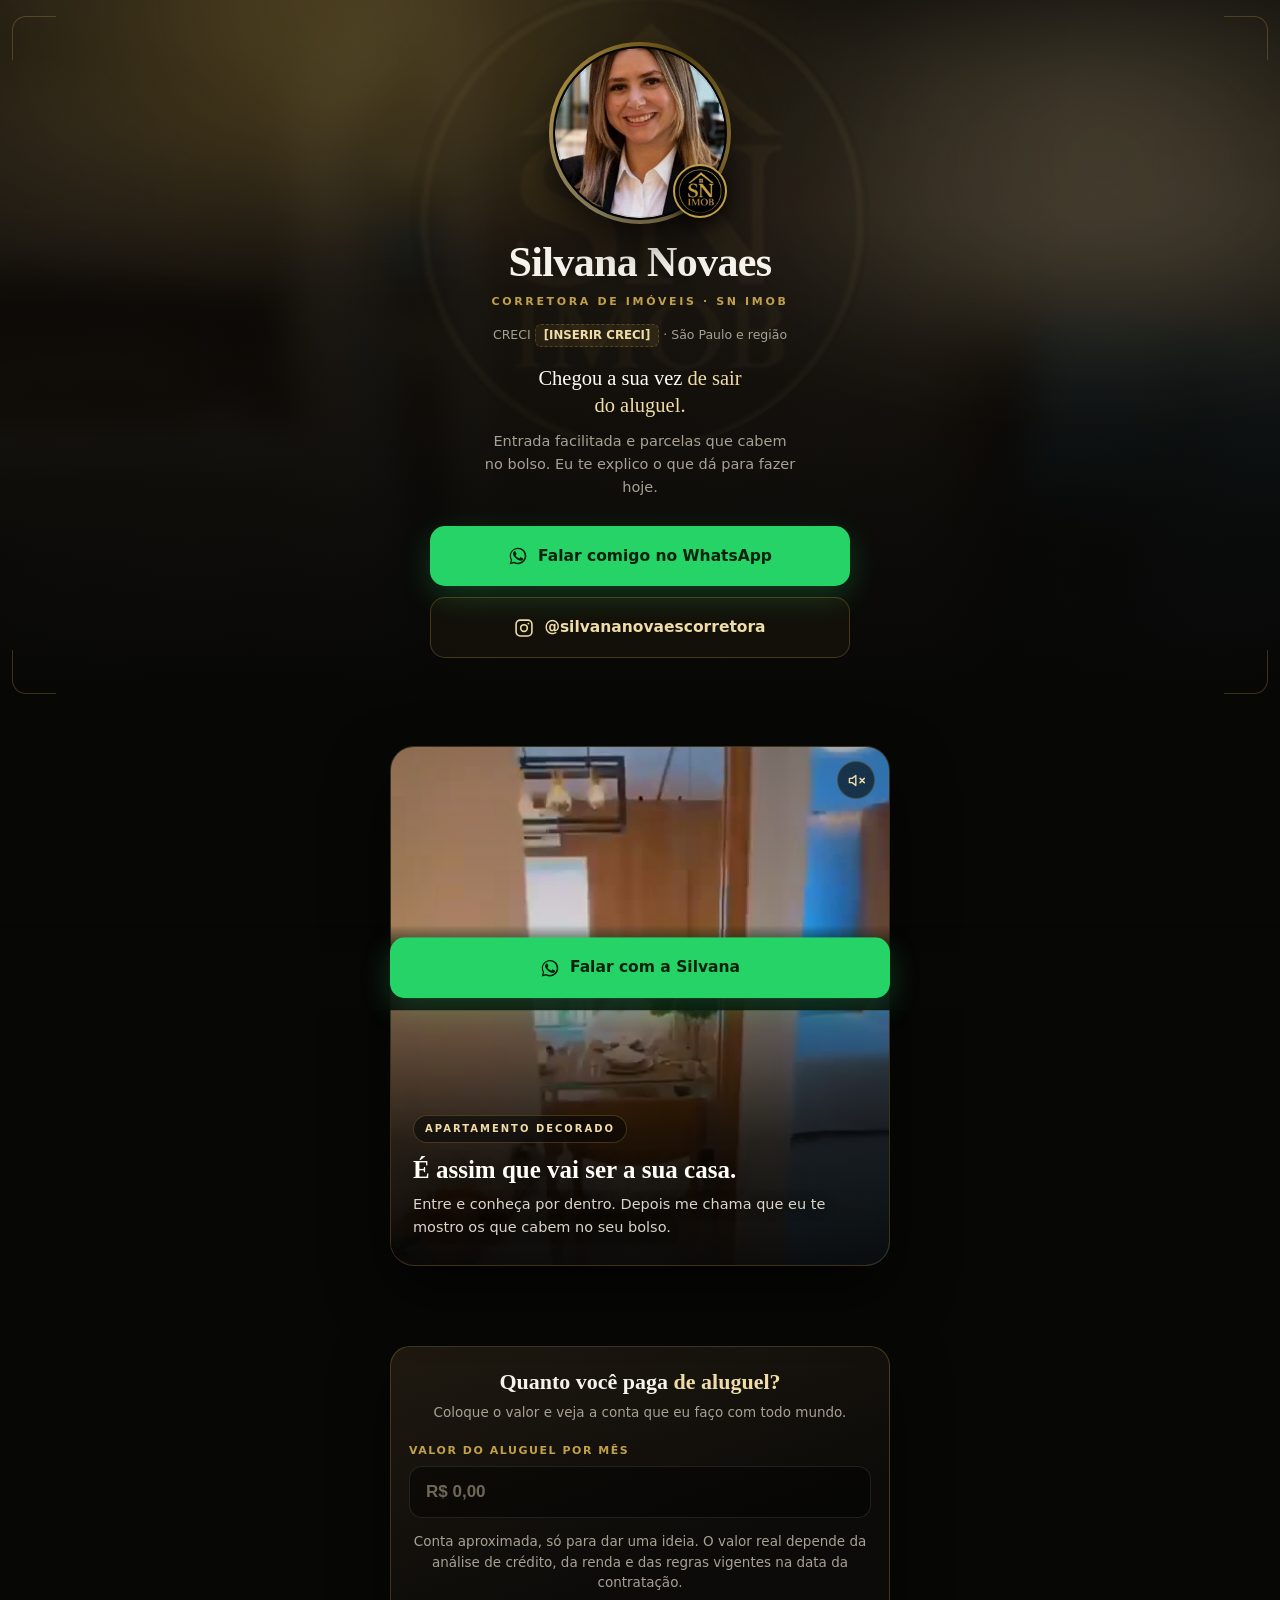
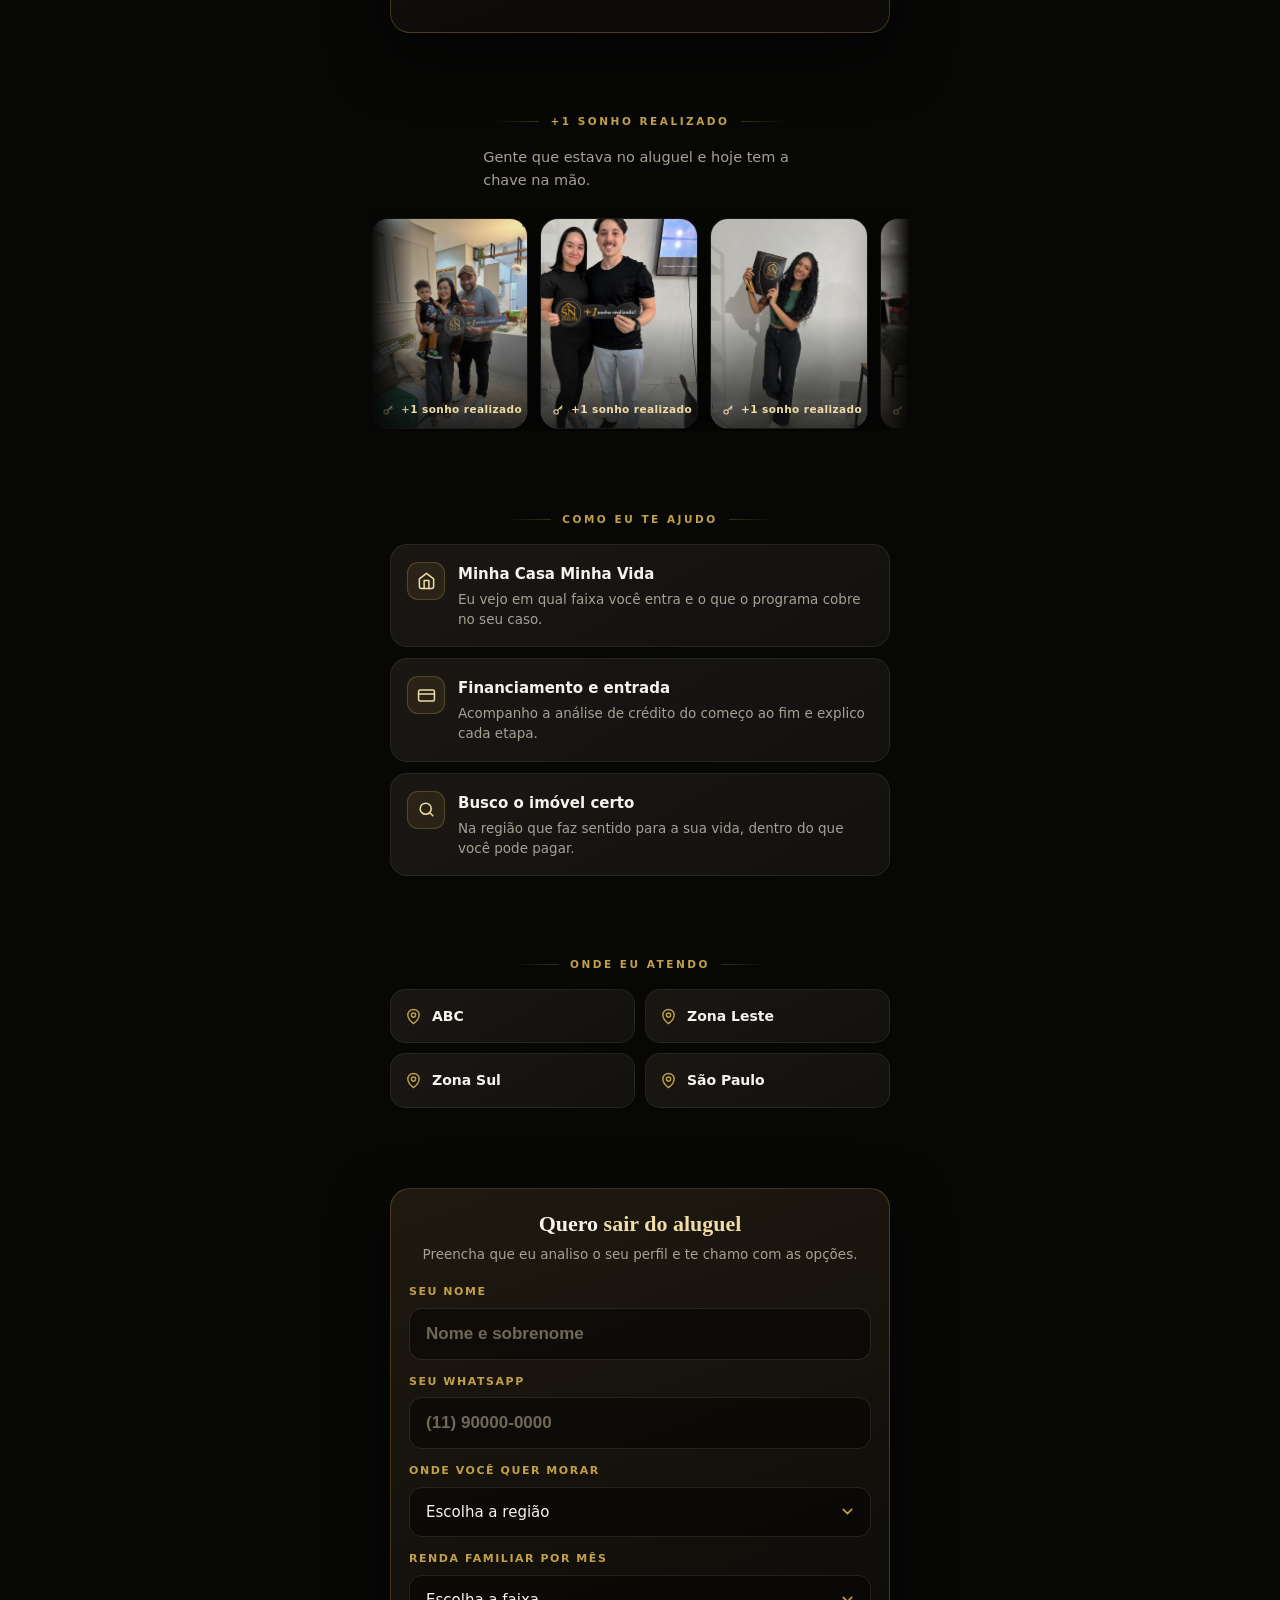
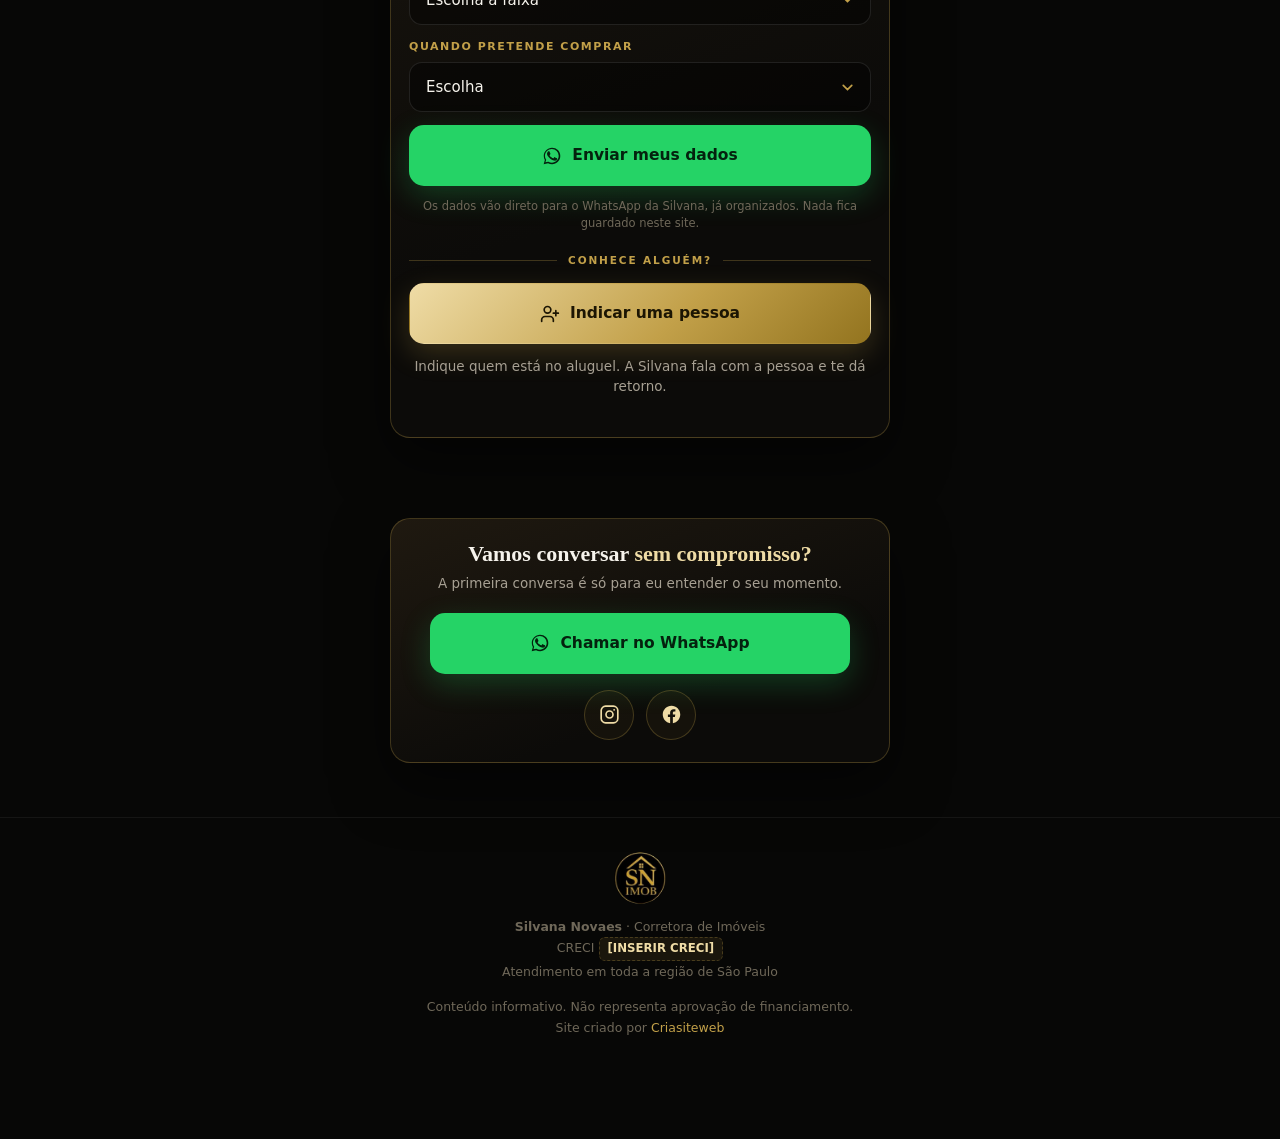
==== commit facf45f3: "fundo do topo, mensagens por regiao, formularios de inscricao e indicacao" ====
--- a/index.html
+++ b/index.html
@@ -67,7 +67,49 @@
 .rotulo::after{background:linear-gradient(90deg,var(--ouro-linha),transparent)}
 
 /* ------------------- TOPO: a foto dela vem primeiro ------------------ */
-.topo{padding:52px 0 6px;text-align:center}
+.capa{position:relative;isolation:isolate;overflow:hidden;padding-bottom:42px}
+/* 1. foto do decorado já desfocada e escurecida no arquivo */
+.capa-fundo{
+  position:absolute;inset:0;z-index:-3;
+  background:url("assets/img/fundo-topo.jpg") center 28%/cover no-repeat;
+}
+/* 2. véu: garante o contraste do texto e puxa tudo para o preto embaixo */
+.capa-fundo::after{
+  content:"";position:absolute;inset:0;
+  background:linear-gradient(180deg,rgba(7,7,6,.78) 0%,rgba(7,7,6,.62) 30%,rgba(7,7,6,.88) 72%,var(--preto) 100%);
+}
+/* 3. brilho dourado que se move devagar, dá vida sem distrair */
+.capa-aurora{position:absolute;inset:-30% -20% auto -20%;height:120%;z-index:-2;pointer-events:none;opacity:.85}
+.capa-aurora::before,.capa-aurora::after{
+  content:"";position:absolute;border-radius:50%;filter:blur(58px);
+}
+.capa-aurora::before{
+  width:78%;height:46%;left:-6%;top:2%;
+  background:radial-gradient(circle,rgba(194,160,73,.42),transparent 68%);
+  animation:vagar 17s ease-in-out infinite alternate;
+}
+.capa-aurora::after{
+  width:64%;height:40%;right:-8%;top:24%;
+  background:radial-gradient(circle,rgba(239,220,166,.26),transparent 70%);
+  animation:vagar 22s ease-in-out infinite alternate-reverse;
+}
+@keyframes vagar{from{transform:translate3d(-7%,-4%,0) scale(1)}to{transform:translate3d(9%,6%,0) scale(1.16)}}
+/* 4. monograma SN gigante, bem apagado, como marca d'água */
+.capa-marca{
+  position:absolute;z-index:-2;left:50%;top:31%;transform:translate(-50%,-50%);
+  width:min(104vw,460px);aspect-ratio:1;opacity:.042;pointer-events:none;
+  background:url("assets/img/logo.png") center/contain no-repeat;
+}
+/* 5. cantoneiras douradas finas — o mesmo motivo dos posts dela */
+.capa-moldura{position:absolute;inset:16px 12px 12px;z-index:-1;pointer-events:none}
+.capa-moldura span{position:absolute;width:44px;height:44px;border:1px solid var(--ouro-linha)}
+.capa-moldura span:nth-child(1){left:0;top:0;border-right:0;border-bottom:0;border-radius:14px 0 0 0}
+.capa-moldura span:nth-child(2){right:0;top:0;border-left:0;border-bottom:0;border-radius:0 14px 0 0}
+.capa-moldura span:nth-child(3){left:0;bottom:0;border-right:0;border-top:0;border-radius:0 0 0 14px}
+.capa-moldura span:nth-child(4){right:0;bottom:0;border-left:0;border-top:0;border-radius:0 0 14px 0}
+@media (prefers-reduced-motion:reduce){.capa-aurora::before,.capa-aurora::after{animation:none}}
+
+.topo{padding:48px 0 6px;text-align:center;position:relative}
 .moldura{position:relative;width:170px;margin:0 auto 22px}
 .moldura::before{
   content:"";position:absolute;inset:-6px;border-radius:50%;
@@ -244,10 +286,66 @@
 .fixo.on{transform:none}
 .fixo .dentro{max-width:500px;margin:0 auto}
 
+/* ------------------------- FORMULÁRIOS ------------------------------ */
+.campo select,.campo textarea{
+  width:100%;padding:15px 16px;border-radius:13px;font-size:15px;font-family:inherit;
+  background:rgba(0,0,0,.42);border:1.5px solid rgba(255,255,255,.1);color:var(--branco);
+  transition:border-color .2s,box-shadow .2s;-webkit-appearance:none;appearance:none;
+}
+.campo select{
+  background-image:url("data:image/svg+xml;charset=utf8,%3Csvg xmlns='http://www.w3.org/2000/svg' viewBox='0 0 24 24' fill='none' stroke='%23C2A049' stroke-width='2.4' stroke-linecap='round'%3E%3Cpath d='m6 9 6 6 6-6'/%3E%3C/svg%3E");
+  background-repeat:no-repeat;background-position:right 14px center;background-size:17px;padding-right:44px;
+}
+.campo select option{background:#14120E;color:var(--branco)}
+.campo textarea{resize:vertical;min-height:84px;line-height:1.5}
+.campo select:focus,.campo textarea:focus{outline:0;border-color:var(--ouro);box-shadow:0 0 0 3px rgba(194,160,73,.16)}
+.campo input::placeholder,.campo textarea::placeholder{color:var(--cinza-2)}
+.campo.erro input,.campo.erro select{border-color:#C9553F}
+.par{display:grid;grid-template-columns:1fr 1fr;gap:10px}
+.mini{font-size:11.5px;color:var(--cinza-2);text-align:center;line-height:1.5;margin-top:12px}
+
+.divisor{
+  display:flex;align-items:center;gap:11px;margin:20px 0 14px;
+  font-size:10.5px;letter-spacing:.18em;text-transform:uppercase;font-weight:700;color:var(--ouro);
+}
+.divisor::before,.divisor::after{content:"";height:1px;flex:1;background:var(--ouro-linha)}
+
+/* ---------------------------- MODAL --------------------------------- */
+.modal{
+  position:fixed;inset:0;z-index:60;display:none;
+  align-items:flex-end;justify-content:center;
+}
+.modal.on{display:flex}
+.modal-veu{position:absolute;inset:0;background:rgba(4,4,3,.74);backdrop-filter:blur(4px);animation:ap .25s ease}
+@keyframes ap{from{opacity:0}to{opacity:1}}
+.modal-caixa{
+  position:relative;width:100%;max-width:500px;max-height:92svh;overflow-y:auto;
+  background:linear-gradient(170deg,#1D180F,#0A0908 58%);
+  border:1px solid var(--ouro-linha);border-radius:24px 24px 0 0;
+  padding:8px 20px calc(24px + env(safe-area-inset-bottom));
+  box-shadow:0 -20px 70px rgba(0,0,0,.7);animation:subir .34s cubic-bezier(.2,.7,.3,1);
+}
+@keyframes subir{from{transform:translateY(100%)}to{transform:none}}
+.modal-pega{width:44px;height:4px;border-radius:99px;background:rgba(255,255,255,.18);margin:6px auto 14px}
+.modal-fechar{
+  position:absolute;top:14px;right:14px;width:36px;height:36px;border-radius:50%;
+  display:grid;place-items:center;background:rgba(255,255,255,.06);
+  border:1px solid rgba(255,255,255,.1);color:var(--cinza);
+}
+.modal-fechar svg{width:16px;height:16px}
+.modal-caixa h2{font-family:var(--serif);font-size:22px;line-height:1.22;margin-bottom:6px;text-align:center}
+.modal-caixa h2 em{font-style:normal;color:var(--ouro-claro)}
+.modal-caixa > p{font-size:13.5px;color:var(--cinza);text-align:center;margin-bottom:18px}
+body.travado{overflow:hidden}
+@media (prefers-reduced-motion:reduce){.modal-caixa{animation:none}}
+
 @media (min-width:640px){
   .col{max-width:540px}
   .video{min-height:520px}
   .btns{max-width:420px;margin:0 auto}
+  .modal{align-items:center;padding:24px}
+  .modal-caixa{border-radius:26px;padding:8px 26px 26px}
+  .modal-pega{display:none}
 }
 </style>
 </head>
@@ -256,8 +354,13 @@
 <div class="brilho" aria-hidden="true"></div>
 
 <!-- ===================== TOPO: FOTO DELA PRIMEIRO ===================== -->
-<header class="topo">
-  <div class="col">
+<header class="capa">
+  <div class="capa-fundo" aria-hidden="true"></div>
+  <div class="capa-aurora" aria-hidden="true"></div>
+  <div class="capa-marca" aria-hidden="true"></div>
+  <div class="capa-moldura" aria-hidden="true"><span></span><span></span><span></span><span></span></div>
+
+  <div class="col topo">
     <div class="moldura ap">
       <img src="assets/img/perfil.png" alt="Silvana Novaes, corretora de imóveis" width="170" height="170" fetchpriority="high">
       <img class="selo" src="assets/img/logo.png" alt="" width="54" height="54">
@@ -361,6 +464,72 @@
   </div>
 </section>
 
+<!-- ===================== INSCRIÇÃO ===================== -->
+<section class="bloco">
+  <div class="col">
+    <div class="caixa ap">
+      <h2>Quero <em>sair do aluguel</em></h2>
+      <p>Preencha que eu analiso o seu perfil e te chamo com as opções.</p>
+
+      <form id="form-cadastro" novalidate>
+        <div class="campo">
+          <label for="c-nome">Seu nome</label>
+          <input id="c-nome" name="nome" type="text" autocomplete="name" placeholder="Nome e sobrenome" required>
+        </div>
+
+        <div class="campo">
+          <label for="c-fone">Seu WhatsApp</label>
+          <input id="c-fone" name="fone" type="tel" inputmode="numeric" autocomplete="tel" placeholder="(11) 90000-0000" required>
+        </div>
+
+        <div class="campo">
+          <label for="c-regiao">Onde você quer morar</label>
+          <select id="c-regiao" name="regiao" required>
+            <option value="">Escolha a região</option>
+          </select>
+        </div>
+
+        <div class="campo">
+          <label for="c-renda">Renda familiar por mês</label>
+          <select id="c-renda" name="renda" required>
+            <option value="">Escolha a faixa</option>
+            <option>Até R$ 3.200</option>
+            <option>De R$ 3.200 a R$ 5.000</option>
+            <option>De R$ 5.000 a R$ 9.600</option>
+            <option>Acima de R$ 9.600</option>
+            <option>Prefiro falar com você</option>
+          </select>
+        </div>
+
+        <div class="campo">
+          <label for="c-quando">Quando pretende comprar</label>
+          <select id="c-quando" name="quando" required>
+            <option value="">Escolha</option>
+            <option>O quanto antes</option>
+            <option>Nos próximos 3 meses</option>
+            <option>Ainda este ano</option>
+            <option>Só estou me informando</option>
+          </select>
+        </div>
+
+        <button class="btn btn-wpp" type="submit">
+          <svg viewBox="0 0 24 24" fill="currentColor" aria-hidden="true"><path d="M17.47 14.38c-.3-.15-1.75-.86-2.02-.96-.27-.1-.47-.15-.67.15-.2.3-.77.96-.94 1.16-.17.2-.35.22-.64.07-.3-.15-1.25-.46-2.38-1.47-.88-.78-1.47-1.75-1.64-2.05-.17-.3-.02-.46.13-.6.13-.13.3-.35.45-.52.15-.17.2-.3.3-.5.1-.2.05-.37-.02-.52-.08-.15-.67-1.6-.92-2.2-.24-.58-.49-.5-.67-.5h-.57c-.2 0-.52.07-.79.37-.27.3-1.04 1.01-1.04 2.47s1.06 2.86 1.21 3.06c.15.2 2.1 3.2 5.08 4.49.71.3 1.26.49 1.69.63.71.22 1.36.19 1.87.12.57-.09 1.75-.72 2-1.41.25-.69.25-1.28.17-1.41-.07-.13-.27-.2-.57-.35M12.04 2C6.58 2 2.13 6.45 2.13 11.91c0 1.75.46 3.45 1.32 4.95L2 22l5.25-1.38c1.45.79 3.08 1.21 4.79 1.21h.01c5.46 0 9.9-4.45 9.9-9.91 0-2.65-1.03-5.14-2.9-7.01A9.82 9.82 0 0 0 12.04 2m0 18.15h-.01c-1.53 0-3.03-.41-4.34-1.19l-.31-.18-3.23.85.86-3.15-.2-.32a8.19 8.19 0 0 1-1.26-4.36c0-4.54 3.7-8.23 8.25-8.23 2.2 0 4.27.86 5.83 2.42a8.18 8.18 0 0 1 2.41 5.82c0 4.54-3.7 8.24-8.2 8.24"/></svg>
+          Enviar meus dados
+        </button>
+        <p class="mini">Os dados vão direto para o WhatsApp da Silvana, já organizados. Nada fica guardado neste site.</p>
+      </form>
+
+      <div class="divisor">Conhece alguém?</div>
+
+      <button class="btn btn-ouro" type="button" id="abrir-indicacao">
+        <svg viewBox="0 0 24 24" fill="none" stroke="currentColor" stroke-width="2" stroke-linecap="round" stroke-linejoin="round" aria-hidden="true"><path d="M16 21v-2a4 4 0 0 0-4-4H6a4 4 0 0 0-4 4v2"/><circle cx="9" cy="7" r="4"/><path d="M19 8v6M22 11h-6"/></svg>
+        Indicar uma pessoa
+      </button>
+      <p class="mini">Indique quem está no aluguel. A Silvana fala com a pessoa e te dá retorno.</p>
+    </div>
+  </div>
+</section>
+
 <!-- ===================== CHAMADA FINAL ===================== -->
 <section class="bloco">
   <div class="col">
@@ -400,6 +569,60 @@
   </div>
 </footer>
 
+<!-- ===================== MODAL DE INDICAÇÃO ===================== -->
+<div class="modal" id="modal-indicacao" role="dialog" aria-modal="true" aria-labelledby="ind-titulo">
+  <div class="modal-veu" data-fechar></div>
+  <div class="modal-caixa">
+    <div class="modal-pega" aria-hidden="true"></div>
+    <button class="modal-fechar" type="button" data-fechar aria-label="Fechar">
+      <svg viewBox="0 0 24 24" fill="none" stroke="currentColor" stroke-width="2.4" stroke-linecap="round" aria-hidden="true"><path d="M18 6 6 18M6 6l12 12"/></svg>
+    </button>
+
+    <h2 id="ind-titulo">Indicar <em>uma pessoa</em></h2>
+    <p>Você indica, a Silvana cuida do resto e te dá retorno.</p>
+
+    <form id="form-indicacao" novalidate>
+      <div class="divisor">Seus dados</div>
+
+      <div class="campo">
+        <label for="i-nome">Seu nome</label>
+        <input id="i-nome" name="indNome" type="text" autocomplete="name" placeholder="Nome e sobrenome" required>
+      </div>
+      <div class="campo">
+        <label for="i-fone">Seu WhatsApp</label>
+        <input id="i-fone" name="indFone" type="tel" inputmode="numeric" autocomplete="tel" placeholder="(11) 90000-0000" required>
+      </div>
+
+      <div class="divisor">Quem você indica</div>
+
+      <div class="campo">
+        <label for="a-nome">Nome da pessoa</label>
+        <input id="a-nome" name="amigoNome" type="text" placeholder="Nome e sobrenome" required>
+      </div>
+      <div class="campo">
+        <label for="a-fone">WhatsApp da pessoa</label>
+        <input id="a-fone" name="amigoFone" type="tel" inputmode="numeric" placeholder="(11) 90000-0000" required>
+      </div>
+      <div class="campo">
+        <label for="a-regiao">Região de interesse</label>
+        <select id="a-regiao" name="amigoRegiao">
+          <option value="">Não sei / a combinar</option>
+        </select>
+      </div>
+      <div class="campo">
+        <label for="a-obs">Algo que ajude (opcional)</label>
+        <textarea id="a-obs" name="obs" placeholder="Ex.: paga R$ 1.500 de aluguel, quer 2 dormitórios, melhor horário para ligar…"></textarea>
+      </div>
+
+      <button class="btn btn-wpp" type="submit">
+        <svg viewBox="0 0 24 24" fill="currentColor" aria-hidden="true"><path d="M17.47 14.38c-.3-.15-1.75-.86-2.02-.96-.27-.1-.47-.15-.67.15-.2.3-.77.96-.94 1.16-.17.2-.35.22-.64.07-.3-.15-1.25-.46-2.38-1.47-.88-.78-1.47-1.75-1.64-2.05-.17-.3-.02-.46.13-.6.13-.13.3-.35.45-.52.15-.17.2-.3.3-.5.1-.2.05-.37-.02-.52-.08-.15-.67-1.6-.92-2.2-.24-.58-.49-.5-.67-.5h-.57c-.2 0-.52.07-.79.37-.27.3-1.04 1.01-1.04 2.47s1.06 2.86 1.21 3.06c.15.2 2.1 3.2 5.08 4.49.71.3 1.26.49 1.69.63.71.22 1.36.19 1.87.12.57-.09 1.75-.72 2-1.41.25-.69.25-1.28.17-1.41-.07-.13-.27-.2-.57-.35M12.04 2C6.58 2 2.13 6.45 2.13 11.91c0 1.75.46 3.45 1.32 4.95L2 22l5.25-1.38c1.45.79 3.08 1.21 4.79 1.21h.01c5.46 0 9.9-4.45 9.9-9.91 0-2.65-1.03-5.14-2.9-7.01A9.82 9.82 0 0 0 12.04 2m0 18.15h-.01c-1.53 0-3.03-.41-4.34-1.19l-.31-.18-3.23.85.86-3.15-.2-.32a8.19 8.19 0 0 1-1.26-4.36c0-4.54 3.7-8.23 8.25-8.23 2.2 0 4.27.86 5.83 2.42a8.18 8.18 0 0 1 2.41 5.82c0 4.54-3.7 8.24-8.2 8.24"/></svg>
+        Enviar indicação
+      </button>
+      <p class="mini">Avise a pessoa que você passou o contato dela. Nada fica guardado neste site.</p>
+    </form>
+  </div>
+</div>
+
 <div class="fixo" id="fixo">
   <div class="dentro">
     <a class="btn btn-wpp" href="#" data-wpp="Oi, Silvana! Vi o seu site e quero saber como sair do aluguel.">
@@ -430,7 +653,8 @@
   /* ---------------- regiões ---------------- */
   var pino = '<svg viewBox="0 0 24 24" fill="none" stroke="currentColor" stroke-width="2" stroke-linecap="round" stroke-linejoin="round" aria-hidden="true"><path d="M20 10c0 6-8 12-8 12s-8-6-8-12a8 8 0 0 1 16 0z"/><circle cx="12" cy="10" r="3"/></svg>';
   $('#regioes').innerHTML = REGIOES.map(function (r, i) {
-    var msg = 'Oi, Silvana! Quero ver opções na região: ' + r + '.';
+    var msg = 'Olá, Silvana! Vim pelo seu site e tenho interesse em comprar meu imóvel ' +
+      (r === 'São Paulo' ? 'em São Paulo' : (r === 'ABC' ? 'no ABC' : 'na ' + r)) + ', pode me ajudar?';
     return '<a class="regiao ap' + (i % 2 ? ' d1' : '') + '" target="_blank" rel="noopener" href="https://wa.me/' +
       WPP + '?text=' + encodeURIComponent(msg) + '">' + pino + '<b>' + r + '</b></a>';
   }).join('');
@@ -540,6 +764,117 @@
     saida.innerHTML = txt;
     saida.classList.add('on');
   });
+
+  /* ---------------- selects de região ---------------- */
+  ['#c-regiao', '#a-regiao'].forEach(function (sel) {
+    var el = $(sel);
+    REGIOES.forEach(function (r) {
+      var o = document.createElement('option');
+      o.textContent = r;
+      el.appendChild(o);
+    });
+  });
+
+  /* ---------------- máscara de telefone ---------------- */
+  function mascaraFone(el) {
+    el.addEventListener('input', function () {
+      var d = el.value.replace(/\D/g, '').slice(0, 11);
+      var v = d;
+      if (d.length > 2) v = '(' + d.slice(0, 2) + ') ' + d.slice(2);
+      if (d.length > 6) {
+        var corte = d.length > 10 ? 7 : 6;
+        v = '(' + d.slice(0, 2) + ') ' + d.slice(2, corte) + '-' + d.slice(corte);
+      }
+      el.value = v;
+    });
+  }
+  document.querySelectorAll('input[type="tel"]').forEach(mascaraFone);
+
+  /* ---------------- envio dos formulários ---------------- */
+  function limpar(f) {
+    f.querySelectorAll('.campo').forEach(function (c) { c.classList.remove('erro'); });
+  }
+  function validar(f) {
+    limpar(f);
+    var falhou = null;
+    f.querySelectorAll('[required]').forEach(function (el) {
+      var vazio = !el.value.trim();
+      var foneCurto = el.type === 'tel' && el.value.replace(/\D/g, '').length < 10;
+      if (vazio || foneCurto) {
+        el.closest('.campo').classList.add('erro');
+        if (!falhou) falhou = el;
+      }
+    });
+    if (falhou) {
+      falhou.focus();
+      falhou.scrollIntoView({ block: 'center', behavior: 'smooth' });
+      return false;
+    }
+    return true;
+  }
+  function enviar(texto) {
+    window.open('https://wa.me/' + WPP + '?text=' + encodeURIComponent(texto), '_blank', 'noopener');
+  }
+
+  $('#form-cadastro').addEventListener('submit', function (e) {
+    e.preventDefault();
+    var f = e.target;
+    if (!validar(f)) return;
+    var v = function (n) { return f.elements[n].value.trim(); };
+    enviar(
+      'Olá, Silvana! Vim pelo seu site e quero sair do aluguel.\n\n' +
+      'Nome: ' + v('nome') + '\n' +
+      'WhatsApp: ' + v('fone') + '\n' +
+      'Região: ' + v('regiao') + '\n' +
+      'Renda familiar: ' + v('renda') + '\n' +
+      'Pretendo comprar: ' + v('quando') + '\n\n' +
+      'Pode me ajudar?'
+    );
+  });
+
+  $('#form-indicacao').addEventListener('submit', function (e) {
+    e.preventDefault();
+    var f = e.target;
+    if (!validar(f)) return;
+    var v = function (n) { return f.elements[n].value.trim(); };
+    var texto =
+      'Olá, Silvana! Vim pelo seu site e quero indicar uma pessoa.\n\n' +
+      'QUEM INDICOU\n' +
+      'Nome: ' + v('indNome') + '\n' +
+      'WhatsApp: ' + v('indFone') + '\n\n' +
+      'QUEM ESTÁ SENDO INDICADO\n' +
+      'Nome: ' + v('amigoNome') + '\n' +
+      'WhatsApp: ' + v('amigoFone') + '\n' +
+      'Região: ' + (v('amigoRegiao') || 'a combinar');
+    if (v('obs')) texto += '\nObservação: ' + v('obs');
+    texto += '\n\nPode falar com ela?';
+    enviar(texto);
+  });
+
+  /* ---------------- modal de indicação ---------------- */
+  var modal = $('#modal-indicacao');
+  var voltarPara = null;
+
+  function abrirModal() {
+    voltarPara = document.activeElement;
+    modal.classList.add('on');
+    document.body.classList.add('travado');
+    var primeiro = modal.querySelector('input');
+    if (primeiro) setTimeout(function () { primeiro.focus(); }, 320);
+  }
+  function fecharModal() {
+    modal.classList.remove('on');
+    document.body.classList.remove('travado');
+    if (voltarPara) voltarPara.focus();
+  }
+
+  $('#abrir-indicacao').addEventListener('click', abrirModal);
+  modal.querySelectorAll('[data-fechar]').forEach(function (b) {
+    b.addEventListener('click', fecharModal);
+  });
+  document.addEventListener('keydown', function (e) {
+    if (e.key === 'Escape' && modal.classList.contains('on')) fecharModal();
+  });
 })();
 </script>
 </body>
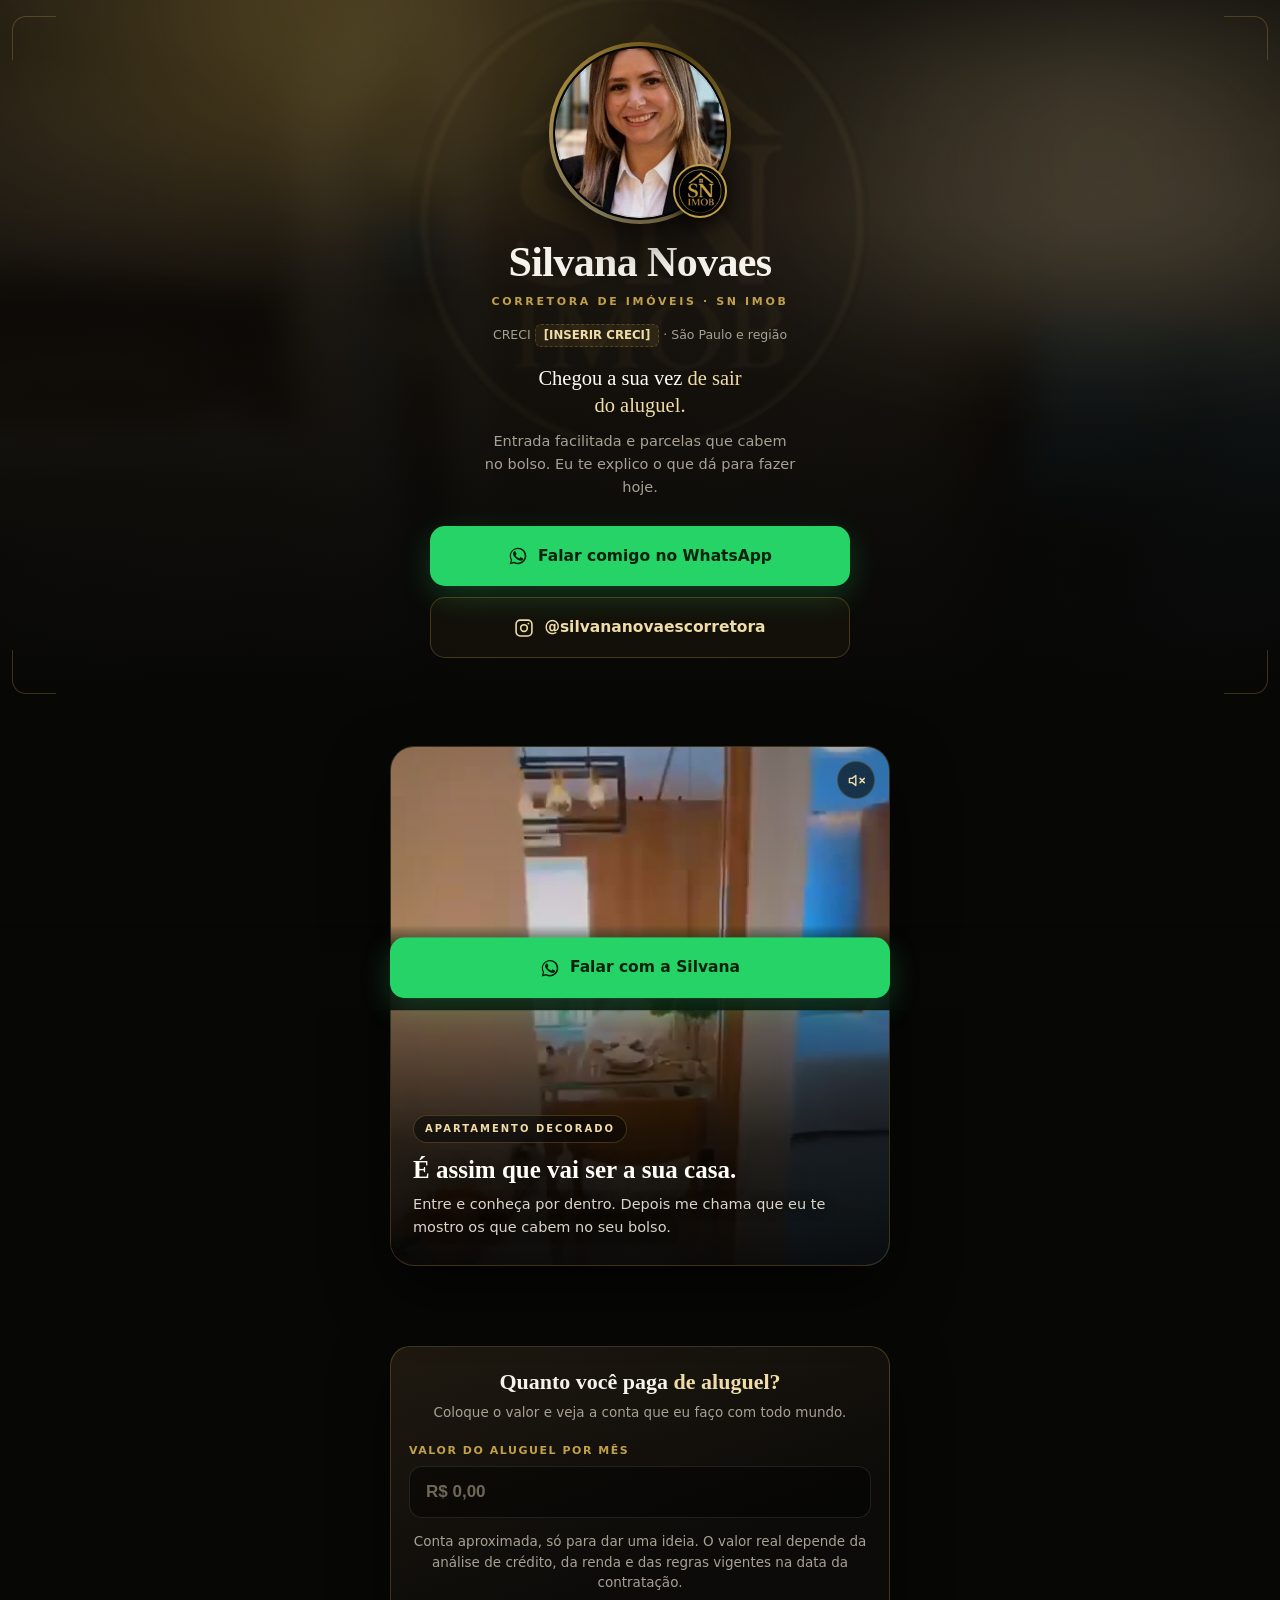
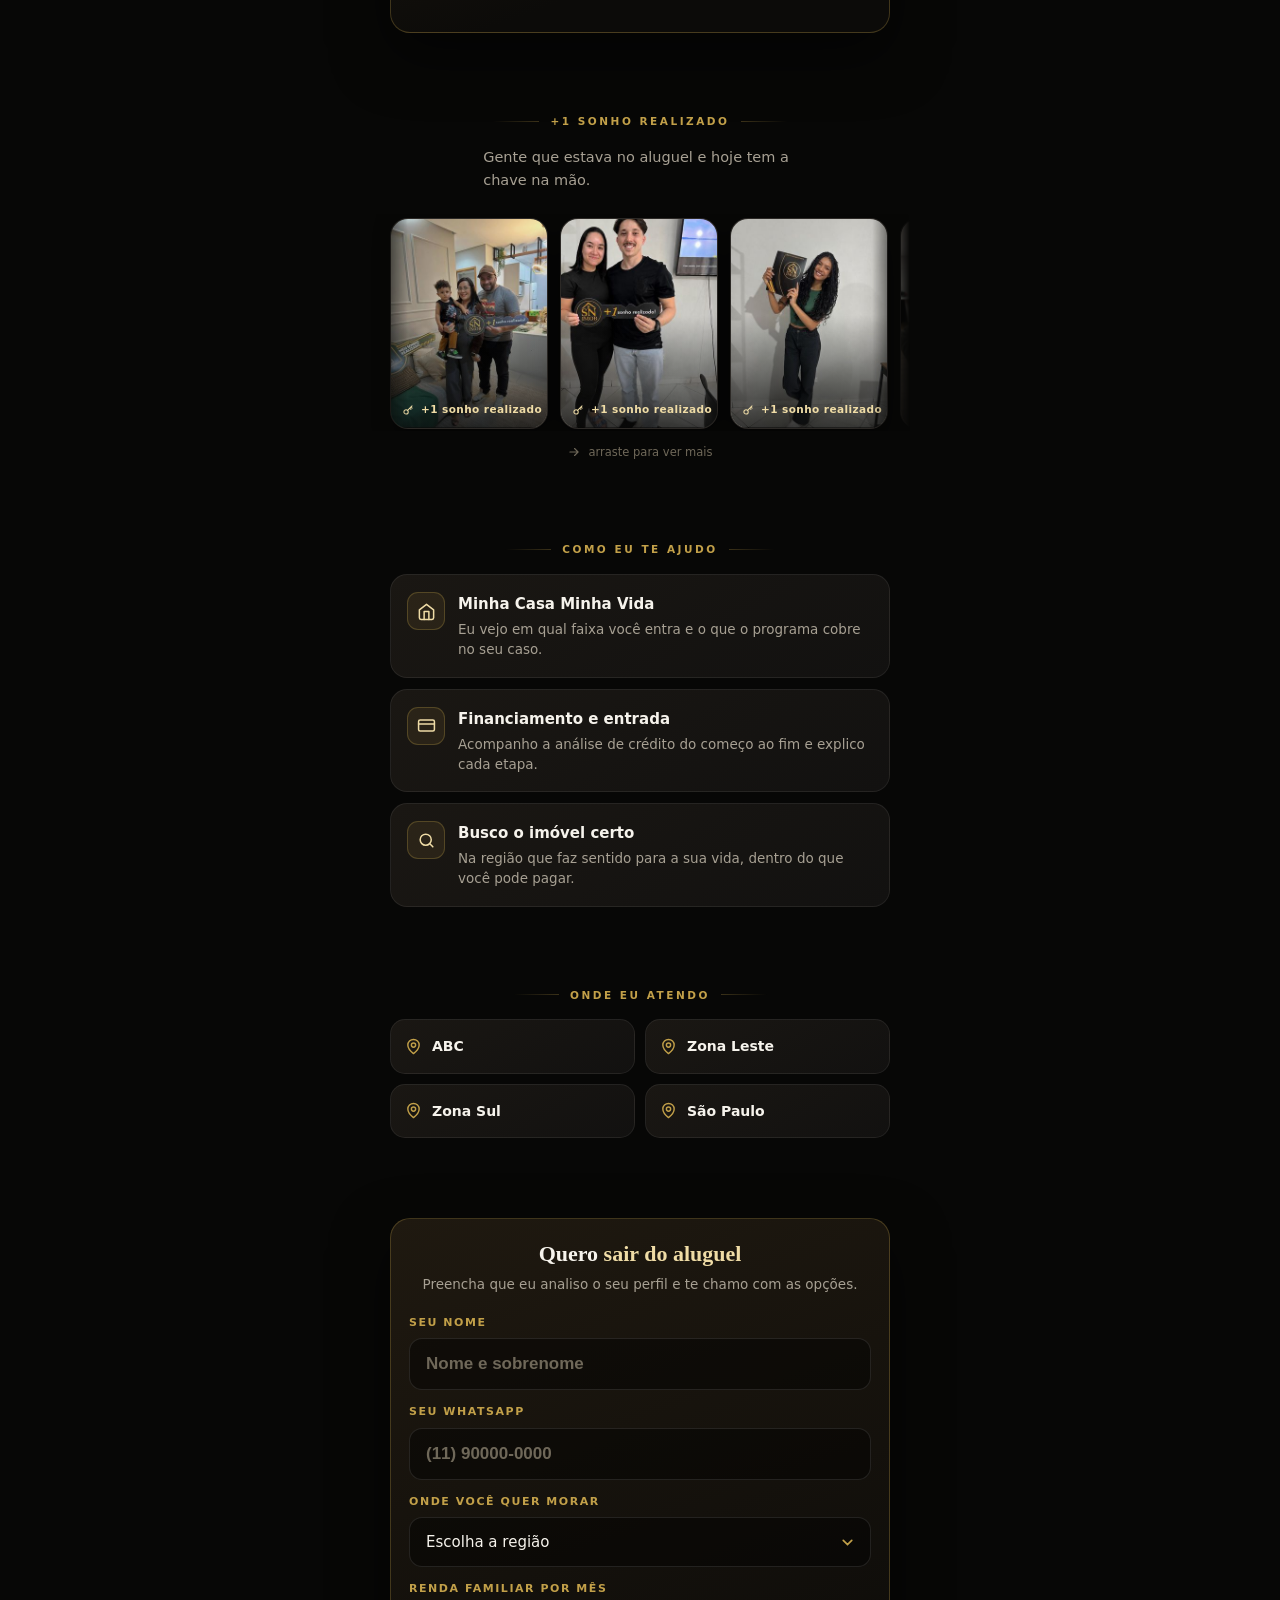
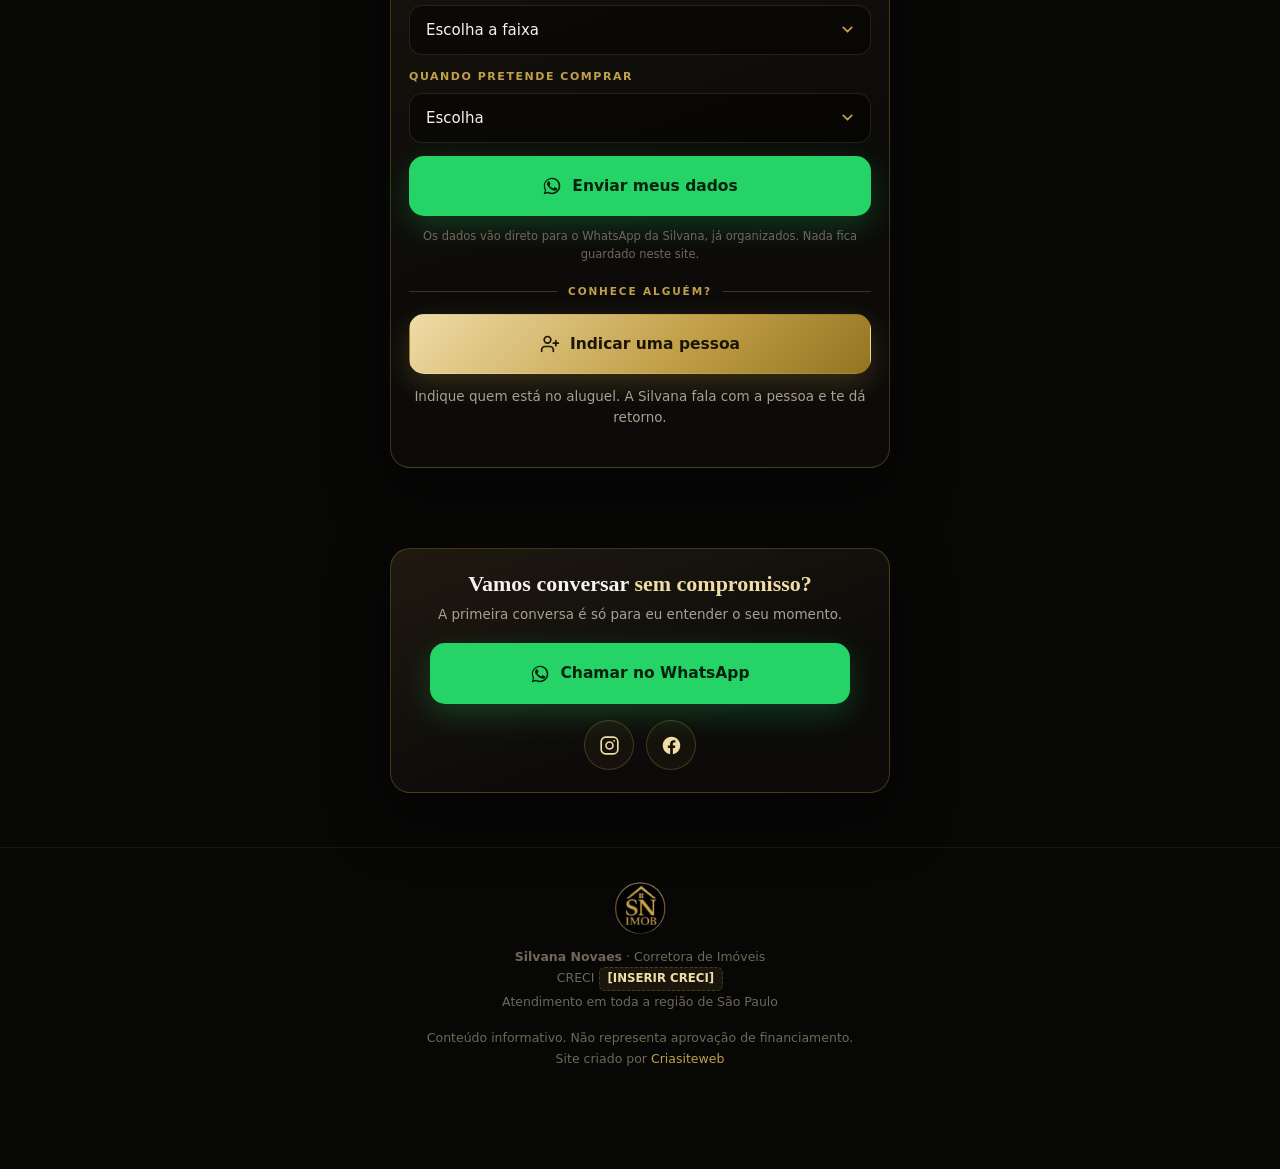
==== commit df89cc06: "corrige fotos dos clientes no celular: fita arrastavel e sem lazy" ====
--- a/index.html
+++ b/index.html
@@ -192,21 +192,30 @@
 .regiao b{font-size:14px;font-weight:700}
 
 /* ---------------------- CLIENTES: trilha rolante --------------------- */
+/* Rolagem horizontal de verdade: o dedo arrasta e o JS faz andar sozinho.
+   Não usa animação por transform, porque assim o navegador entende que as
+   fotos entraram na tela e as carrega — era o motivo de a fita aparecer
+   vazia no celular. */
 .trilha{
-  position:relative;margin:0 -20px;padding:4px 0 2px;
-  -webkit-mask-image:linear-gradient(90deg,transparent,#000 8%,#000 92%,transparent);
-  mask-image:linear-gradient(90deg,transparent,#000 8%,#000 92%,transparent);
-}
-.fita{display:flex;gap:12px;width:max-content;animation:correr 42s linear infinite}
-.trilha:hover .fita,.trilha:focus-within .fita{animation-play-state:paused}
-@keyframes correr{to{transform:translateX(-50%)}}
-@media (prefers-reduced-motion:reduce){
-  .fita{animation:none}
-  .trilha{overflow-x:auto;-webkit-overflow-scrolling:touch}
-}
+  position:relative;margin:0 -20px;padding:4px 20px 2px;
+  overflow-x:auto;overflow-y:hidden;-webkit-overflow-scrolling:touch;
+  scroll-snap-type:x proximity;scrollbar-width:none;
+  -webkit-mask-image:linear-gradient(90deg,transparent,#000 7%,#000 93%,transparent);
+  mask-image:linear-gradient(90deg,transparent,#000 7%,#000 93%,transparent);
+}
+.trilha::-webkit-scrollbar{display:none}
+.fita{display:flex;gap:12px;width:max-content}
+.dica-arrasta{
+  display:flex;align-items:center;justify-content:center;gap:7px;margin-top:12px;
+  font-size:11.5px;color:var(--cinza-2);
+}
+.dica-arrasta svg{width:14px;height:14px;animation:cutucar 2.6s ease-in-out infinite}
+@keyframes cutucar{0%,100%{transform:translateX(0)}50%{transform:translateX(5px)}}
+@media (prefers-reduced-motion:reduce){.dica-arrasta svg{animation:none}}
 .cliente{
   position:relative;flex:none;width:158px;aspect-ratio:3/4;border-radius:18px;overflow:hidden;
   border:1px solid rgba(255,255,255,.08);box-shadow:0 14px 34px rgba(0,0,0,.5);
+  scroll-snap-align:center;background:var(--carvao-2);
 }
 .cliente img{width:100%;height:100%;object-fit:cover;transition:transform .5s}
 .cliente::after{
@@ -432,6 +441,10 @@
     <div class="trilha ap">
       <div class="fita" id="fita"></div>
     </div>
+    <p class="dica-arrasta ap">
+      <svg viewBox="0 0 24 24" fill="none" stroke="currentColor" stroke-width="2" stroke-linecap="round" stroke-linejoin="round" aria-hidden="true"><path d="M5 12h14M13 6l6 6-6 6"/></svg>
+      arraste para ver mais
+    </p>
   </div>
 </section>
 
@@ -662,12 +675,46 @@
   /* ---------------- clientes: fita que corre sozinha ---------------- */
   var chave = '<svg viewBox="0 0 24 24" fill="none" stroke="currentColor" stroke-width="1.9" stroke-linecap="round" stroke-linejoin="round" aria-hidden="true"><circle cx="7.5" cy="16.5" r="4"/><path d="m10.4 13.6 8.1-8.1M16.5 7.4l2.1 2.1M14.4 9.5l2.1 2.1"/></svg>';
   function cartao(n) {
-    return '<figure class="cliente"><img src="assets/img/trabalho-' + n +
-      '.jpg" alt="Cliente da Silvana com a chave do imóvel" loading="lazy" width="158" height="211">' +
+    // sem loading="lazy": a fita rola na horizontal e o carregamento preguiçoso
+    // deixava os cartões vazios no celular. São miniaturas leves, ~23 KB cada.
+    return '<figure class="cliente"><img src="assets/img/mini/trabalho-' + n +
+      '.jpg" alt="Cliente da Silvana com a chave do imóvel" width="158" height="211" decoding="async">' +
       '<span>' + chave + '+1 sonho realizado</span></figure>';
   }
-  // duplicado: a animação anda metade da fita e volta ao começo sem salto
-  $('#fita').innerHTML = CLIENTES.concat(CLIENTES).map(cartao).join('');
+  // duplicado: quando a rolagem chega na metade, volta ao início sem salto visível
+  var fita = $('#fita');
+  fita.innerHTML = CLIENTES.concat(CLIENTES).map(cartao).join('');
+
+  /* a fita anda sozinha, mas para assim que a pessoa encosta o dedo */
+  (function () {
+    var trilha = fita.parentNode;
+    var parado = false, retomar = null;
+    var lento = window.matchMedia && window.matchMedia('(prefers-reduced-motion: reduce)').matches;
+    if (lento) return;
+
+    ['pointerdown', 'touchstart', 'wheel'].forEach(function (ev) {
+      trilha.addEventListener(ev, function () {
+        parado = true;
+        clearTimeout(retomar);
+        retomar = setTimeout(function () { parado = false; }, 3500);
+      }, { passive: true });
+    });
+    trilha.addEventListener('mouseenter', function () { parado = true; });
+    trilha.addEventListener('mouseleave', function () { parado = false; });
+
+    var anterior = 0;
+    function passo(agora) {
+      var dt = anterior ? Math.min(agora - anterior, 50) : 16;
+      anterior = agora;
+      if (!parado && document.visibilityState === 'visible') {
+        var metade = trilha.scrollWidth / 2;
+        if (trilha.scrollLeft >= metade) trilha.scrollLeft -= metade;
+        trilha.scrollLeft += dt * 0.026;   // ~26 px por segundo
+      }
+      requestAnimationFrame(passo);
+    }
+    requestAnimationFrame(passo);
+  })();
 
   /* ---------------- vídeo: só carrega quando chega perto ---------------- */
   var vid = $('#vid');
